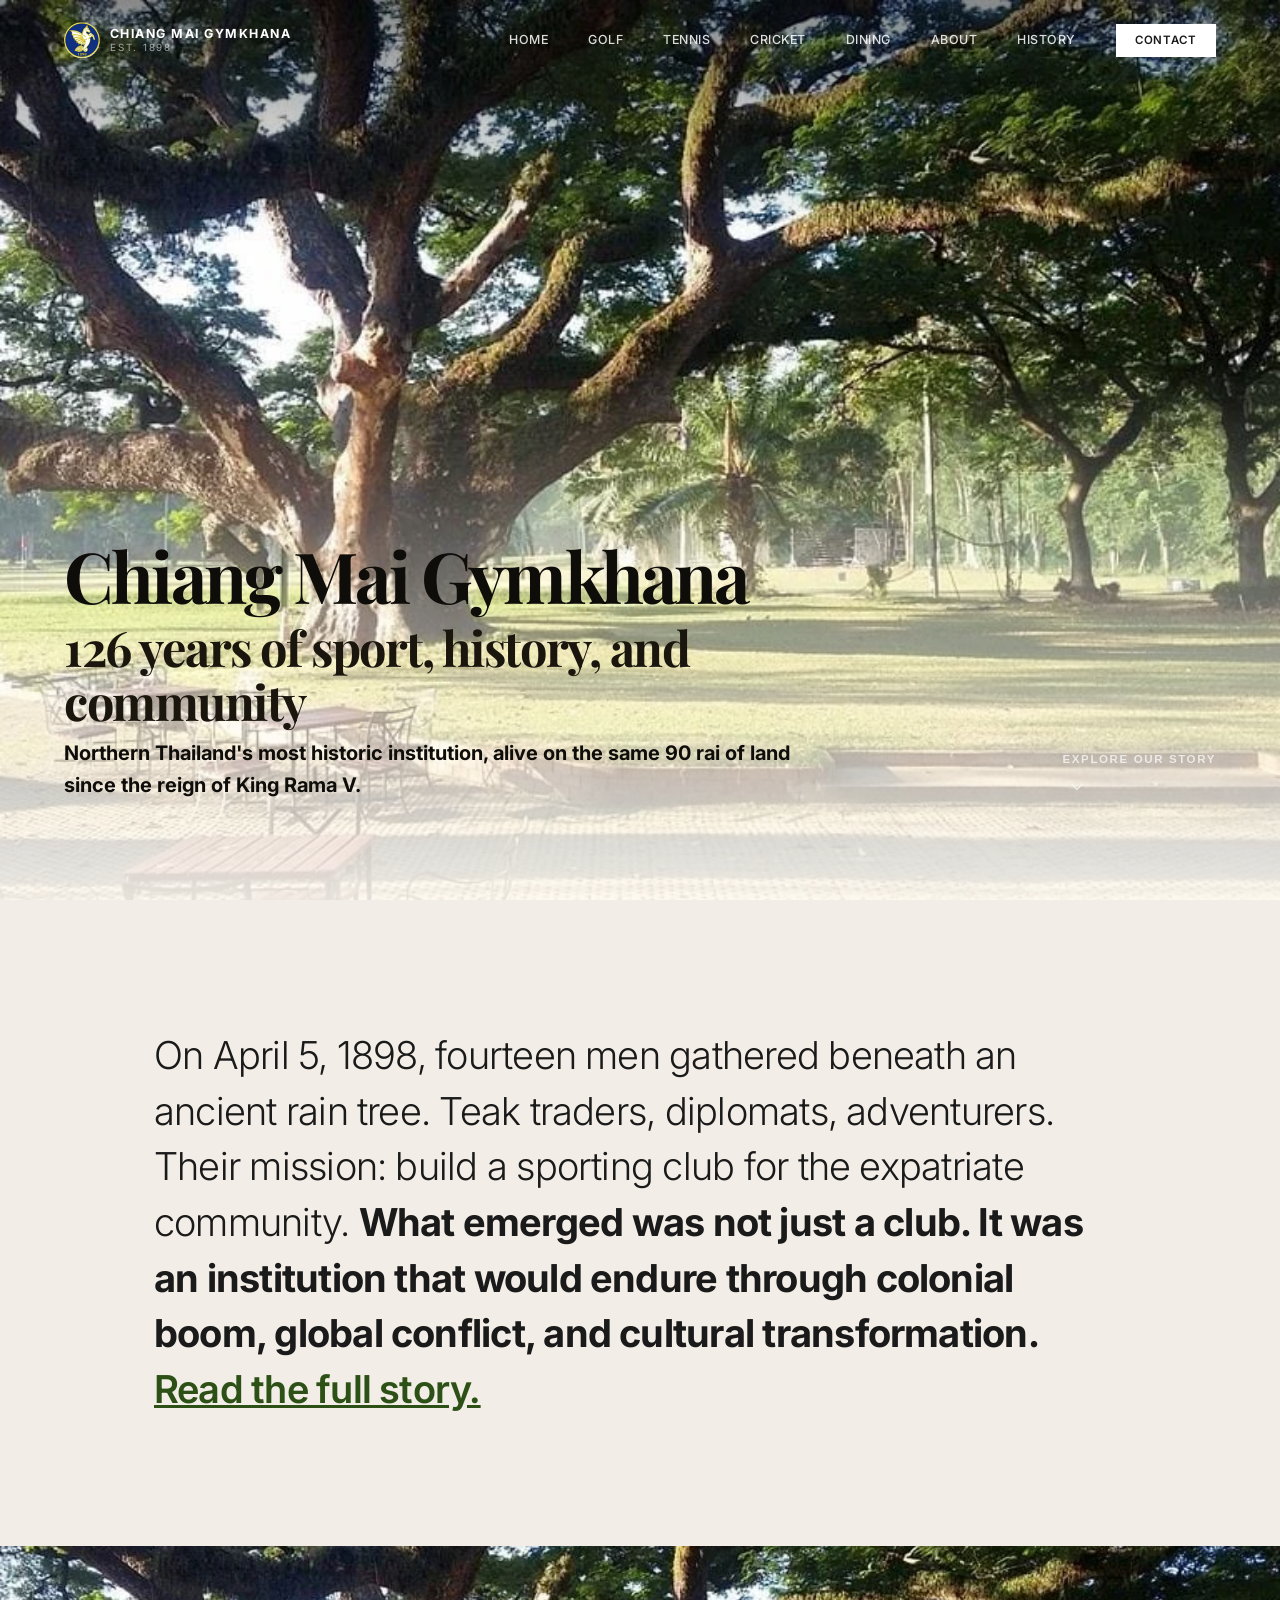
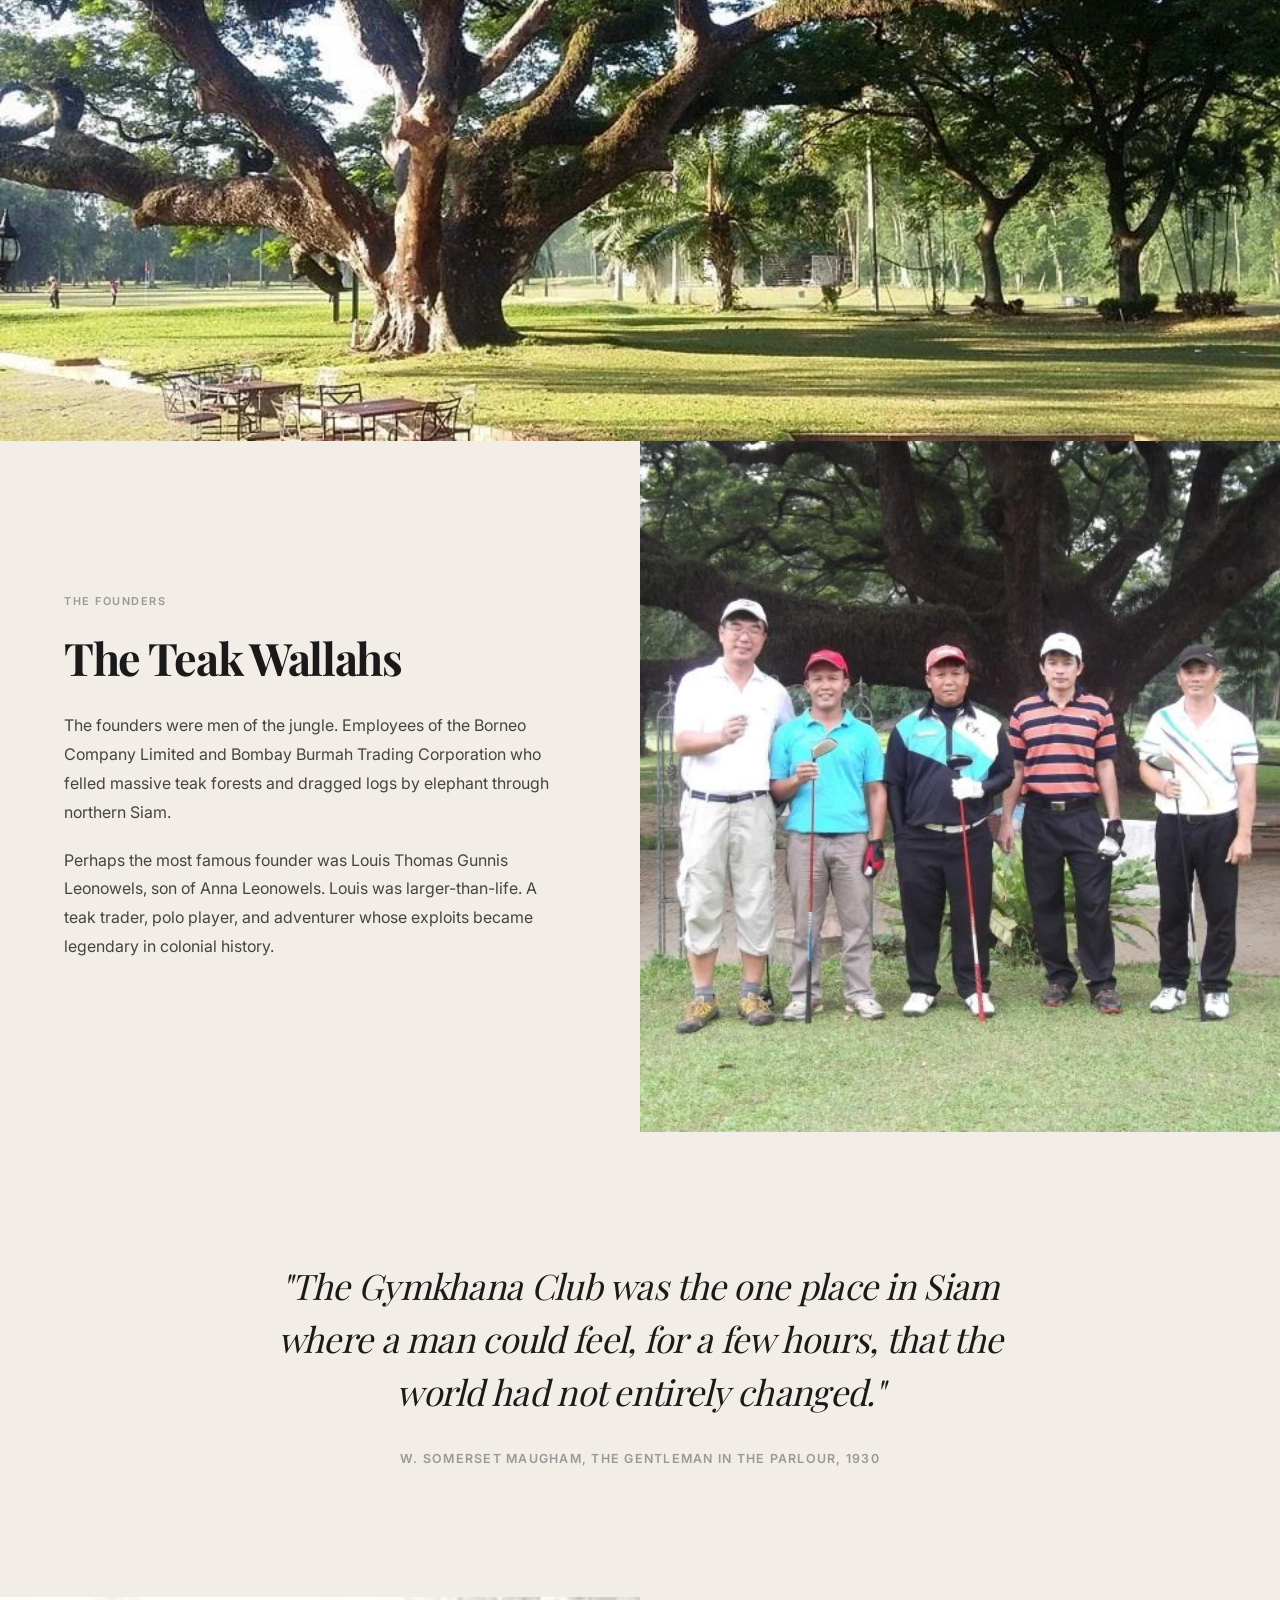
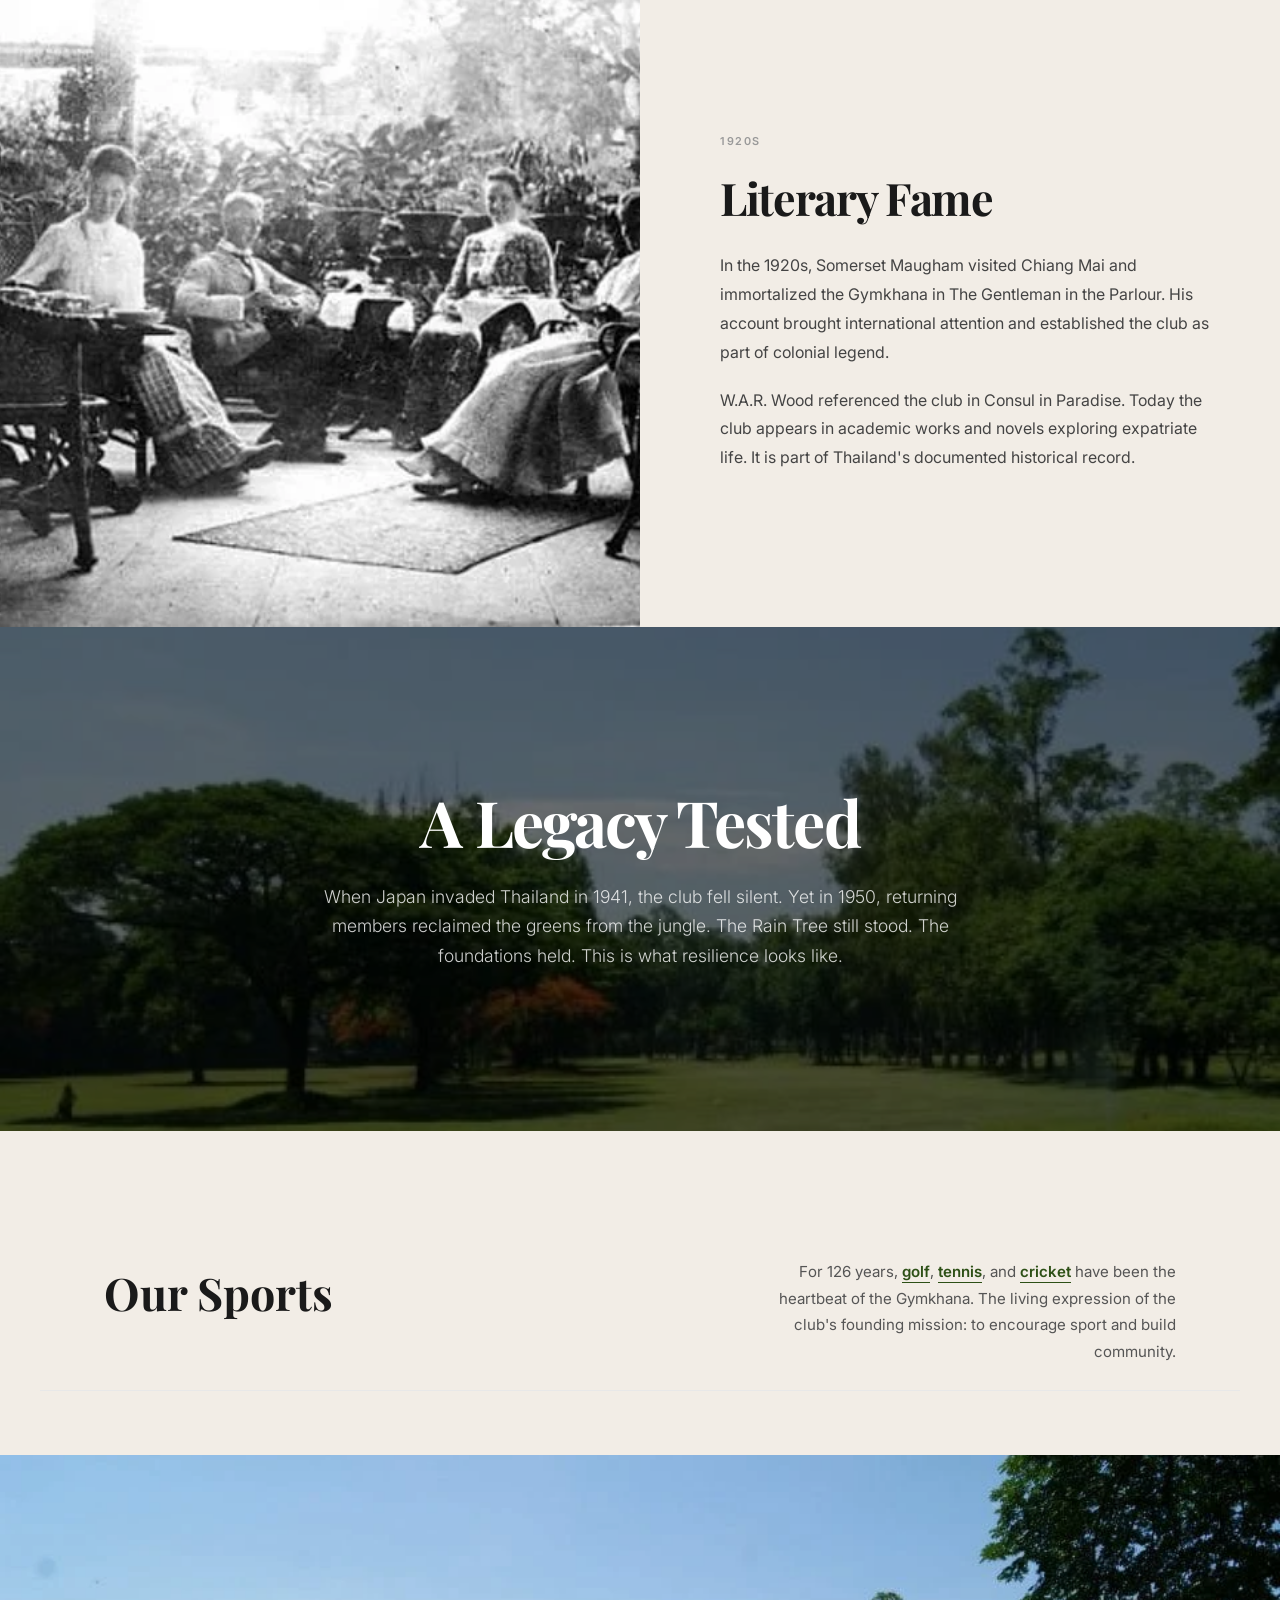
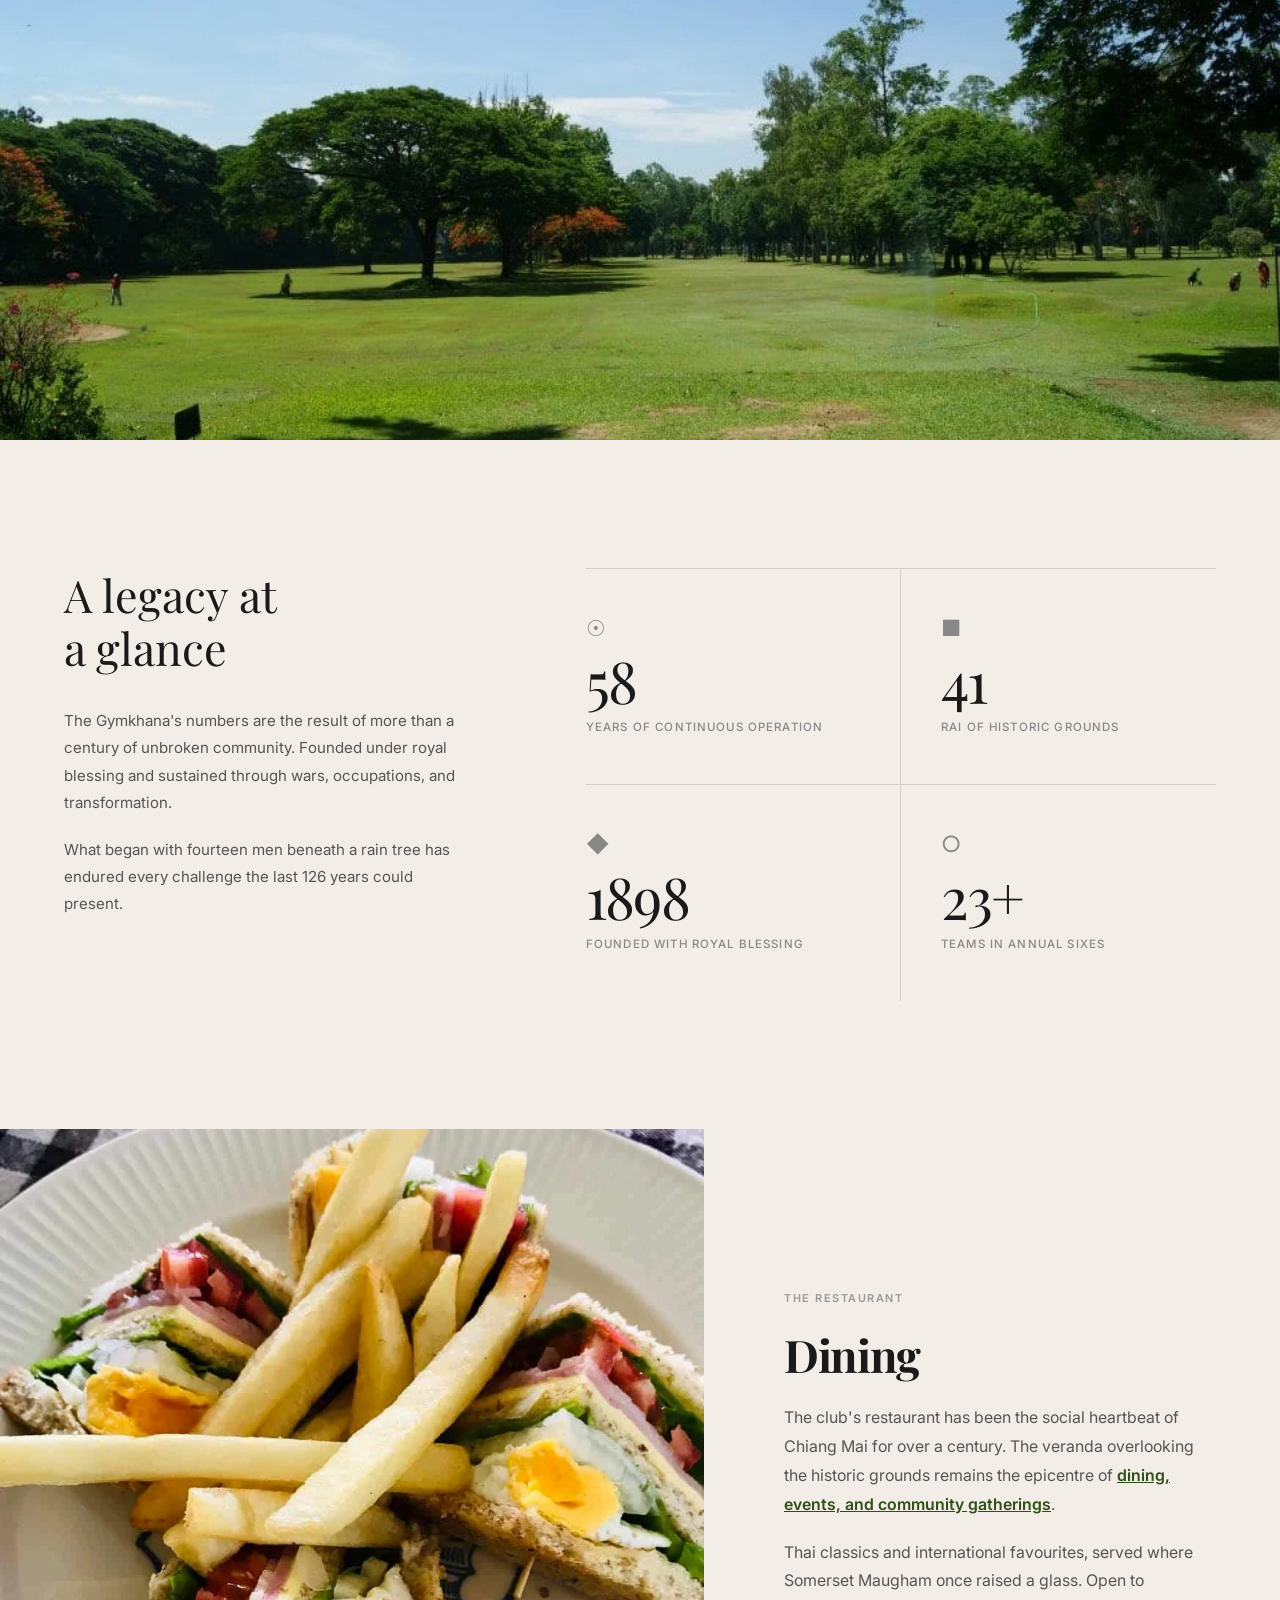
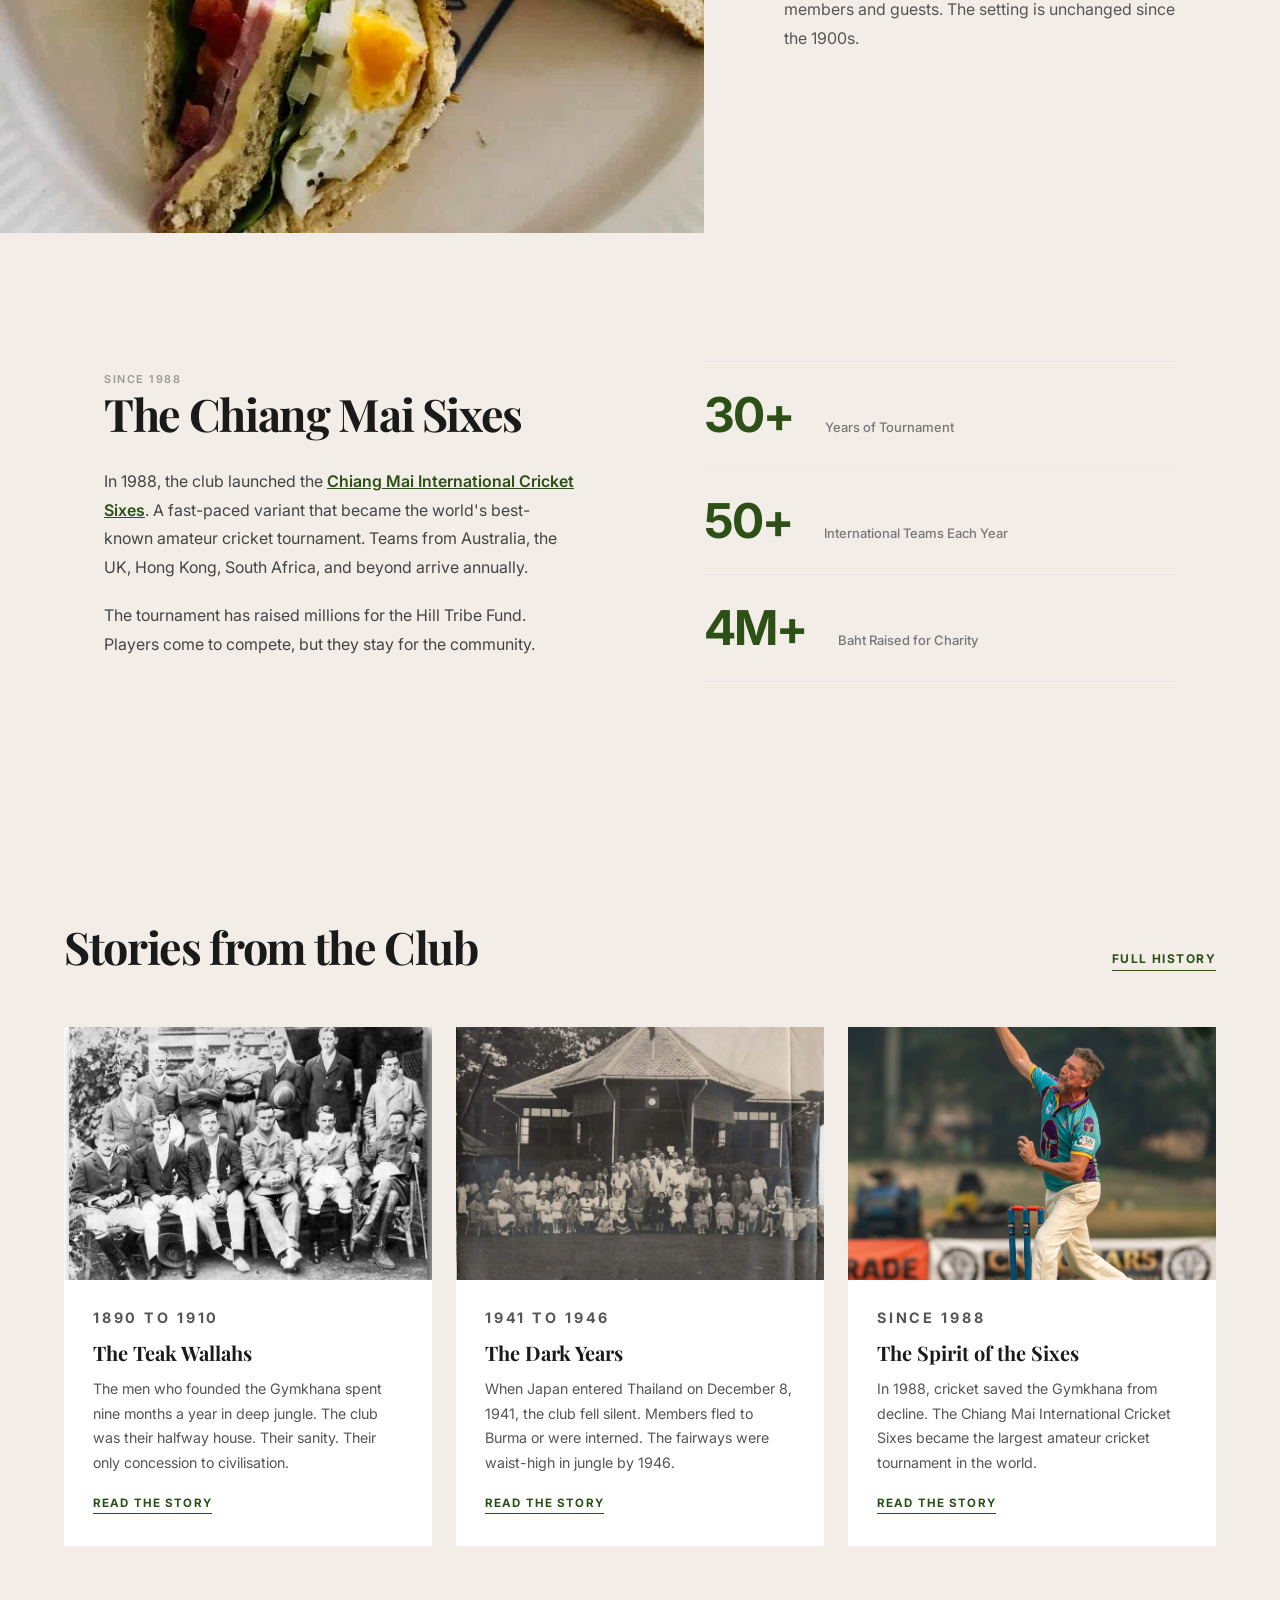
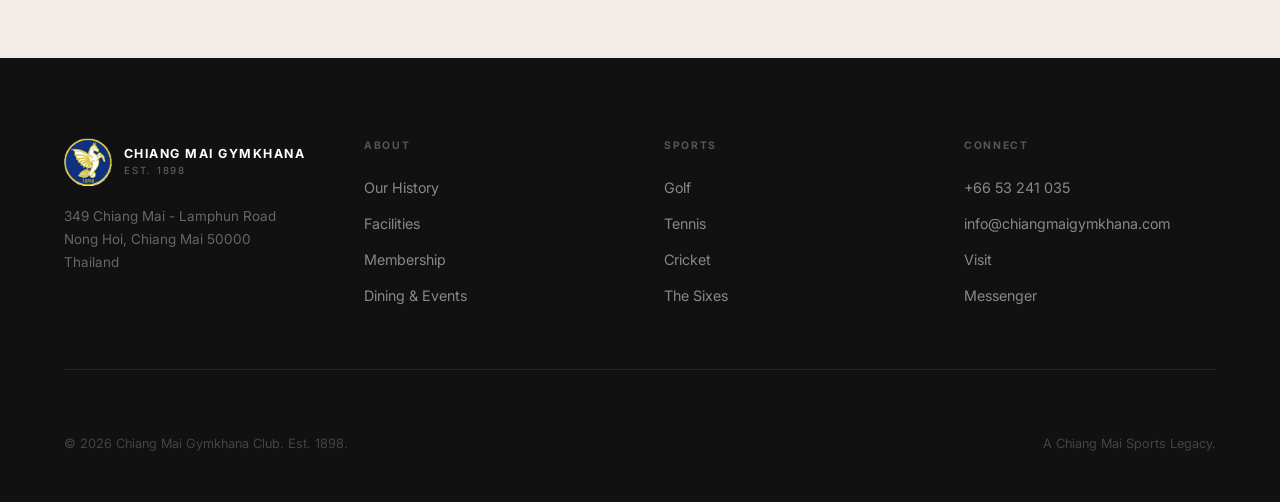
==== index.html @ 77f37116 "Replace hero CTA button with scroll indicator (text + animated arrow) Co-Authored-By: Claude Sonnet " ====
<!DOCTYPE html>
<html lang="en">
<head>
    <meta charset="UTF-8">
    <meta name="viewport" content="width=device-width, initial-scale=1.0">
    <meta name="description" content="The oldest sports club in northern Thailand, founded 1898. Golf, cricket, tennis, dining and events in Chiang Mai. Home of the Chiang Mai International Cricket Sixes.">
    <title>Chiang Mai Gymkhana Club | Historic Sports & Social Institution</title>
        <meta name="robots" content="index, follow">
    <link rel="canonical" href="https://chiangmaigymkhana.com/">

    <!-- Open Graph -->
    <meta property="og:type" content="website">
    <meta property="og:title" content="Chiang Mai Gymkhana Club | Historic Sports &amp; Social Institution">
    <meta property="og:description" content="The oldest sports club in northern Thailand, founded 1898. Golf, cricket, tennis, dining and events in Chiang Mai. Home of the Chiang Mai International Cricket Sixes.">
    <meta property="og:image" content="https://chiangmaigymkhana.com/images/chiang-mai-gymkhana-chiangmaigymkhana-og-social.webp">
    <meta property="og:url" content="https://chiangmaigymkhana.com/">
    <meta property="og:site_name" content="Chiang Mai Gymkhana Club">

    <!-- Twitter Card -->
    <meta name="twitter:card" content="summary_large_image">
    <meta name="twitter:title" content="Chiang Mai Gymkhana Club | Historic Sports &amp; Social Institution">
    <meta name="twitter:description" content="The oldest sports club in northern Thailand, founded 1898. Golf, cricket, tennis, dining and events in Chiang Mai.">
    <meta name="twitter:image" content="https://chiangmaigymkhana.com/images/chiang-mai-gymkhana-chiangmaigymkhana-og-social.webp">
    <link rel="icon" type="image/webp" href="images/chiang-mai-gymkhana-chiangmaigymkhana-club-logo-1898-transparent-32.webp">
    <link rel="preload" href="fonts/PlayfairDisplay-Regular.woff2" as="font" type="font/woff2" crossorigin>
    <link rel="preload" href="fonts/PlayfairDisplay-Bold.woff2" as="font" type="font/woff2" crossorigin>
    <link rel="preload" href="fonts/Inter_18pt-Regular.ttf" as="font" type="font/ttf" crossorigin>
    <link rel="stylesheet" href="css/fonts.css">
    <style>
        * { margin: 0; padding: 0; box-sizing: border-box; }

        html { scroll-behavior: smooth; overflow-x: hidden; }

        body {
            font-family: 'Inter', -apple-system, sans-serif;
            color: #1a1a1a;
            background: #f2ede6;
            line-height: 1.5;
            overflow-x: hidden;
            animation: pageFadeIn 0.6s ease forwards;
        }

        h1, h2, blockquote {
            font-family: 'Playfair Display', Georgia, serif;
        }

        @keyframes pageFadeIn { from { opacity: 0; } to { opacity: 1; } }

        /* NAV */
        header {
            position: fixed;
            top: 0;
            left: 0;
            right: 0;
            z-index: 1000;
            padding: 1.4rem 4rem;
            display: flex;
            justify-content: space-between;
            align-items: center;
            transition: background 0.4s, box-shadow 0.4s;
        }

        header.scrolled {
            background: rgba(255,255,255,0.97);
            box-shadow: 0 1px 0 #efefef;
        }

        .logo {
            display: flex;
            flex-direction: row;
            align-items: center;
            gap: 10px;
            text-decoration: none;
        }

        .logo-text {
            display: flex;
            flex-direction: column;
            gap: 2px;
        }

        .logo-name {
            font-size: 0.78rem;
            font-weight: 700;
            letter-spacing: 0.12em;
            color: white;
            transition: color 0.4s;
            line-height: 1;
        }

        .logo-est {
            font-size: 0.62rem;
            font-weight: 400;
            letter-spacing: 0.18em;
            color: rgba(255,255,255,0.6);
            transition: color 0.4s;
            line-height: 1;
        }

        header.scrolled .logo-name { color: #1a1a1a; }
        header.scrolled .logo-est { color: #999; }


        nav { display: flex; gap: 2.5rem; align-items: center; }

        nav a {
            color: rgba(255,255,255,0.85);
            text-decoration: none;
            font-size: 0.78rem;
            font-weight: 500;
            letter-spacing: 0.04em;
            transition: color 0.4s, opacity 0.3s;
        }

        header.scrolled nav a { color: #1a1a1a; }
        nav a:hover { opacity: 0.55; }

        .nav-cta {
            background: white;
            color: #1a1a1a !important;
            padding: 0.5rem 1.2rem;
            font-weight: 600;
            font-size: 0.72rem;
            letter-spacing: 0.06em;
        }

        header.scrolled .nav-cta {
            background: #1a1a1a;
            color: white !important;
        }

        /* HERO */
        .hero {
            position: relative;
            height: 100vh;
            min-height: 600px;
            display: flex;
            align-items: flex-start;
            background: url('images/chiang-mai-gymkhana-chiangmaigymkhana-rain-tree-park-benches-wide.webp') center/cover no-repeat;
            overflow: hidden;
        }

        .hero::after {
            content: '';
            position: absolute;
            inset: 0;
            background: linear-gradient(to bottom, rgba(0,0,0,0.45) 0%, transparent 25%, transparent 40%, rgba(255,252,245,0.88) 100%);
        }

        .hero-content {
            position: relative;
            z-index: 2;
            padding: 60vh 4rem 4rem;
            width: 100%;
            display: flex;
            justify-content: space-between;
            align-items: flex-end;
            gap: 4rem;
        }

        .hero-text {
            max-width: 580px;
        }

        .hero-line-1 {
            font-size: clamp(2.4rem, 5.5vw, 4.8rem);
            font-weight: 700;
            line-height: 1.0;
            letter-spacing: -0.04em;
            color: #0f0d0a;
            margin-bottom: 0.6rem;
            width: 60vw;
        }

        .hero-lower {
            width: 60vw;
        }

        .hero-line-2 {
            font-family: 'Playfair Display', Georgia, serif;
            font-size: clamp(1.6rem, 3.8vw, 3.9rem);
            font-weight: 700;
            line-height: 1.1;
            letter-spacing: -0.03em;
            color: #1a160e;
            margin-bottom: 0.6rem;
        }

        .hero-line-3 {
            font-size: 1.25rem;
            font-weight: 700;
            line-height: 1.6;
            color: #0f0d0a;
        }

        .hero-scroll {
            display: flex;
            flex-direction: column;
            align-items: flex-start;
            gap: 0.5rem;
            cursor: pointer;
            background: none;
            border: none;
            padding: 0;
            text-align: left;
        }

        .hero-scroll-label {
            font-size: 0.72rem;
            font-weight: 600;
            letter-spacing: 0.14em;
            text-transform: uppercase;
            color: rgba(255,255,255,0.7);
            transition: color 0.3s;
        }

        .hero-scroll-arrow {
            width: 28px;
            height: 28px;
            display: flex;
            align-items: center;
            justify-content: center;
            animation: arrowBounce 1.8s ease-in-out infinite;
        }

        .hero-scroll-arrow svg {
            width: 20px;
            height: 20px;
            stroke: rgba(255,255,255,0.6);
            fill: none;
            stroke-width: 1.5;
            stroke-linecap: round;
            stroke-linejoin: round;
            transition: stroke 0.3s;
        }

        .hero-scroll:hover .hero-scroll-label { color: white; }
        .hero-scroll:hover .hero-scroll-arrow svg { stroke: white; }

        @keyframes arrowBounce {
            0%, 100% { transform: translateY(0); }
            50% { transform: translateY(6px); }
        }

        /* INTRO STATEMENT */
        .intro-statement {
            padding: 8rem 4rem;
            max-width: 1100px;
            margin: 0 auto;
        }

        .intro-statement p {
            font-size: clamp(1.6rem, 3vw, 2.4rem);
            font-weight: 300;
            line-height: 1.45;
            letter-spacing: -0.02em;
            color: #1a1a1a;
        }

        .intro-statement p strong {
            font-weight: 700;
        }

        /* WIDE IMAGE STRIP */
        .image-strip {
            width: 100%;
            height: 55vh;
            min-height: 380px;
            overflow: hidden;
        }

        .image-strip img {
            width: 100%;
            height: 100%;
            object-fit: cover;
            display: block;
        }

        /* STORY BLOCK - text left, image right bleeds */
        .story-block {
            display: grid;
            grid-template-columns: 1fr 1fr;
            min-height: 70vh;
        }

        .story-block.flip { direction: rtl; }
        .story-block.flip > * { direction: ltr; }

        .story-text {
            padding: 7rem 5rem 7rem 4rem;
            display: flex;
            flex-direction: column;
            justify-content: center;
        }

        .story-block.flip .story-text {
            padding: 7rem 4rem 7rem 5rem;
        }

        .story-label {
            font-size: 0.68rem;
            font-weight: 600;
            letter-spacing: 0.14em;
            text-transform: uppercase;
            color: #999;
            margin-bottom: 1.5rem;
        }

        .story-text h2 {
            font-size: clamp(2rem, 3.5vw, 3.2rem);
            font-weight: 700;
            line-height: 1.1;
            letter-spacing: -0.03em;
            margin-bottom: 1.8rem;
        }

        .story-text p {
            font-size: 1rem;
            line-height: 1.8;
            color: #444;
            margin-bottom: 1.2rem;
        }

        .story-image {
            overflow: hidden;
        }

        .story-image img {
            width: 100%;
            height: 100%;
            object-fit: cover;
            display: block;
        }

        /* PULL QUOTE */
        .pull-quote {
            padding: 8rem 4rem;
            max-width: 900px;
            margin: 0 auto;
            text-align: center;
        }

        .pull-quote blockquote {
            font-size: clamp(1.5rem, 3vw, 2.2rem);
            font-weight: 300;
            line-height: 1.5;
            letter-spacing: -0.02em;
            color: #1a1a1a;
            font-style: italic;
        }

        .pull-quote cite {
            display: block;
            margin-top: 2rem;
            font-size: 0.78rem;
            font-weight: 600;
            letter-spacing: 0.1em;
            text-transform: uppercase;
            color: #999;
            font-style: normal;
        }

        /* FULL BLEED DARK */
        .full-bleed-dark {
            background: url('images/chiang-mai-gymkhana-chiangmaigymkhana-golf-course-fairway-blue-sky-sprinkler.webp') center/cover no-repeat;
            background-attachment: fixed;
            position: relative;
            padding: 10rem 4rem;
            text-align: center;
        }

        .full-bleed-dark::before {
            content: '';
            position: absolute;
            inset: 0;
            background: rgba(0,0,0,0.55);
        }

        .full-bleed-dark-content {
            position: relative;
            z-index: 2;
            max-width: 700px;
            margin: 0 auto;
        }

        .full-bleed-dark h2 {
            font-size: clamp(2.2rem, 5vw, 4rem);
            font-weight: 700;
            line-height: 1.1;
            letter-spacing: -0.03em;
            color: white;
            margin-bottom: 1.5rem;
        }

        .full-bleed-dark p {
            font-size: 1.1rem;
            font-weight: 300;
            line-height: 1.7;
            color: rgba(255,255,255,0.8);
        }

        /* SPORTS ROW */
        .sports-row {
            padding: 8rem 0 0;
        }

        .sports-row-header {
            display: flex;
            align-items: flex-start;
            justify-content: space-between;
            margin-bottom: 4rem;
            border-bottom: 1px solid #e8e8e8;
            padding: 0 4rem 1.5rem;
            max-width: 1200px;
            margin-left: auto;
            margin-right: auto;
        }

        .sports-row-header h2 {
            font-size: clamp(2rem, 3.5vw, 3rem);
            font-weight: 700;
        }

        .sports-row-header p {
            font-size: 0.95rem;
            color: #555;
            max-width: 420px;
            text-align: right;
            line-height: 1.75;
        }

        .sports-row-header p a {
            color: #2d5016;
            font-weight: 600;
            text-decoration: none;
            border-bottom: 1.5px solid #2d5016;
            padding-bottom: 1px;
            transition: opacity 0.3s;
        }

        .sports-row-header p a:hover { opacity: 0.6; }

        .carousel-container { position: relative; }
        .carousel-wrapper { overflow: hidden; }

        .carousel-slide { display: none; }
        .carousel-slide.active {
            display: block;
            animation: fadeIn 0.5s ease;
        }

        .carousel-slide img {
            width: 100%;
            height: 65vh;
            min-height: 420px;
            object-fit: cover;
            display: block;
        }

        @keyframes fadeIn { from { opacity: 0; } to { opacity: 1; } }

        /* DINING */
        .dining-block {
            display: grid;
            grid-template-columns: 55% 45%;
            min-height: 65vh;
            background: #f2ede6;
        }

        .dining-image {
            overflow: hidden;
        }

        .dining-image img {
            width: 100%;
            height: 100%;
            object-fit: cover;
            display: block;
        }

        .dining-text {
            padding: 7rem 5rem;
            display: flex;
            flex-direction: column;
            justify-content: center;
        }

        .dining-text h2 {
            font-size: clamp(2rem, 3.5vw, 3rem);
            font-weight: 700;
            line-height: 1.1;
            letter-spacing: -0.03em;
            margin-bottom: 1.5rem;
        }

        .dining-text p {
            font-size: 1rem;
            line-height: 1.8;
            color: #555;
            margin-bottom: 1.2rem;
        }

        /* STATS - gisi style */
        .stats-section {
            background: #f2ede6;
            padding: 8rem 4rem;
        }

        .stats-inner {
            max-width: 1200px;
            margin: 0 auto;
        }

        .stats-layout {
            display: grid;
            grid-template-columns: 1fr 1.6fr;
            gap: 8rem;
            align-items: start;
        }

        .stats-left h2 {
            font-size: clamp(2rem, 3.5vw, 3rem);
            font-weight: 400;
            line-height: 1.2;
            margin-bottom: 2rem;
            color: #1a1a1a;
        }

        .stats-left p {
            font-size: 0.95rem;
            line-height: 1.8;
            color: #555;
            margin-bottom: 1.2rem;
        }

        .stats-right {
            display: grid;
            grid-template-columns: 1fr 1fr;
            gap: 0;
        }

        .stat-item {
            padding: 3rem 2.5rem 3rem 0;
            border-top: 1px solid #d4cec6;
        }

        .stat-item:nth-child(odd) { border-right: 1px solid #d4cec6; }

        .stat-item:nth-child(even) { padding-left: 2.5rem; padding-right: 0; }

        .stat-icon {
            font-size: 1.4rem;
            color: #888;
            margin-bottom: 0.8rem;
            line-height: 1;
        }

        .stat-item h3 {
            font-family: 'Playfair Display', Georgia, serif;
            font-size: clamp(2.8rem, 4.5vw, 4.5rem);
            font-weight: 400;
            letter-spacing: -0.03em;
            color: #1a1a1a;
            line-height: 1;
            margin-bottom: 0.6rem;
        }

        .stat-item p {
            font-size: 0.72rem;
            font-weight: 500;
            text-transform: uppercase;
            letter-spacing: 0.1em;
            color: #888;
        }

        /* SIXES */
        .sixes-section {
            padding: 8rem 4rem;
            max-width: 1200px;
            margin: 0 auto;
            display: grid;
            grid-template-columns: 1fr 1fr;
            gap: 8rem;
            align-items: center;
        }

        .sixes-text h2 {
            font-size: clamp(2rem, 3.5vw, 3.2rem);
            font-weight: 700;
            line-height: 1.1;
            letter-spacing: -0.03em;
            margin-bottom: 1.8rem;
        }

        .sixes-text p {
            font-size: 1rem;
            line-height: 1.8;
            color: #444;
            margin-bottom: 1.2rem;
        }

        .sixes-stats { border-top: 1px solid #e8e8e8; }

        .sixes-stat {
            display: flex;
            align-items: baseline;
            gap: 2rem;
            padding: 1.8rem 0;
            border-bottom: 1px solid #e8e8e8;
        }

        .sixes-stat-number {
            font-size: 3rem;
            font-weight: 700;
            letter-spacing: -0.04em;
            color: #2d5016;
            line-height: 1;
            min-width: 5rem;
        }

        .sixes-stat-label {
            font-size: 0.82rem;
            color: #777;
            font-weight: 500;
            line-height: 1.4;
        }

        /* FOOTER */
        footer {
            background: #111;
            color: white;
            padding: 5rem 4rem 3rem;
        }

        .footer-inner {
            max-width: 1200px;
            margin: 0 auto;
            display: grid;
            grid-template-columns: repeat(4, 1fr);
            gap: 3rem;
            margin-bottom: 4rem;
            padding-bottom: 3rem;
            border-bottom: 1px solid #222;
        }

        .footer-column h4 {
            font-size: 0.65rem;
            font-weight: 700;
            text-transform: uppercase;
            letter-spacing: 0.16em;
            color: #555;
            margin-bottom: 1.5rem;
        }

        .footer-column a {
            display: block;
            color: #888;
            text-decoration: none;
            font-size: 0.9rem;
            margin-bottom: 0.9rem;
            transition: color 0.2s;
            font-weight: 400;
        }

        .footer-column a:hover { color: white; }

        .footer-bottom {
            max-width: 1200px;
            margin: 0 auto;
            display: flex;
            justify-content: space-between;
            align-items: center;
            color: #444;
            font-size: 0.8rem;
        }

        /* HISTORY STORIES SECTION */
        .history-stories {
            padding: 7rem 4rem;
            background: #f2ede6;
        }

        .history-stories-inner {
            max-width: 1200px;
            margin: 0 auto;
        }

        .history-stories-header {
            display: flex;
            justify-content: space-between;
            align-items: flex-end;
            margin-bottom: 3.5rem;
        }

        .history-stories-header h2 {
            font-family: 'Playfair Display', Georgia, serif;
            font-size: clamp(1.8rem, 3.5vw, 2.8rem);
            font-weight: 700;
            letter-spacing: -0.03em;
            color: #1a1a1a;
            line-height: 1.1;
        }

        .history-stories-header a {
            font-size: 0.75rem;
            font-weight: 700;
            letter-spacing: 0.12em;
            text-transform: uppercase;
            color: #2d5016;
            text-decoration: none;
            border-bottom: 1.5px solid #2d5016;
            padding-bottom: 2px;
            white-space: nowrap;
            margin-left: 2rem;
        }

        .history-stories-header a:hover { opacity: 0.65; }

        .history-cards {
            display: grid;
            grid-template-columns: repeat(3, 1fr);
            gap: 1.5rem;
        }

        .history-card {
            background: white;
            overflow: hidden;
            text-decoration: none;
            display: block;
            transition: transform 0.25s ease;
        }

        .history-card:hover { transform: translateY(-4px); }

        .history-card-img {
            width: 100%;
            aspect-ratio: 3/2;
            object-fit: cover;
            display: block;
        }

        .history-card-body {
            padding: 1.6rem 1.8rem 2rem;
        }

        .history-card-label {
            font-size: 0.65rem;
            font-weight: 700;
            letter-spacing: 0.2em;
            text-transform: uppercase;
            color: #c9682f;
            margin-bottom: 0.6rem;
        }

        .history-card-body h3 {
            font-family: 'Playfair Display', Georgia, serif;
            font-size: 1.25rem;
            font-weight: 700;
            color: #1a1a1a;
            line-height: 1.25;
            margin-bottom: 0.8rem;
        }

        .history-card-body p {
            font-size: 0.9rem;
            line-height: 1.7;
            color: #555;
        }

        .history-card-link {
            display: inline-block;
            margin-top: 1.2rem;
            font-size: 0.72rem;
            font-weight: 700;
            letter-spacing: 0.1em;
            text-transform: uppercase;
            color: #2d5016;
            border-bottom: 1.5px solid #2d5016;
            padding-bottom: 1px;
        }

                .hamburger { display: none; flex-direction: column; gap: 5px; cursor: pointer; padding: 4px; }
        .hamburger span { width: 22px; height: 2px; background: white; transition: background 0.4s; display: block; }
        header.scrolled .hamburger span { background: #1a1a1a; }

        @media (max-width: 768px) {
            .history-stories { padding: 5rem 1.5rem; }
            .history-stories-header { flex-direction: column; align-items: flex-start; gap: 1rem; }
            .history-stories-header a { margin-left: 0; }
            .history-cards { grid-template-columns: 1fr; }
        }

        /* REVEAL */
        .reveal {
            opacity: 0;
            transform: translateY(28px);
            transition: opacity 0.8s cubic-bezier(0.16, 1, 0.3, 1), transform 0.8s cubic-bezier(0.16, 1, 0.3, 1);
        }

        .reveal.visible { opacity: 1; transform: translateY(0); }

        /* RESPONSIVE */
        @media (max-width: 1024px) {
            header { padding: 1.2rem 2rem; }
            .intro-statement { padding: 6rem 2rem; }
            .story-block { grid-template-columns: 1fr; min-height: auto; }
            .story-block.flip { direction: ltr; }
            .story-text { padding: 5rem 2rem; }
            .story-block.flip .story-text { padding: 5rem 2rem; }
            .story-image { height: 50vw; min-height: 300px; }
            .sports-row { padding: 5rem 0 0; }
            .sports-row-header { padding: 0 2rem 1.5rem; }
            .dining-block { grid-template-columns: 1fr; }
            .dining-image { height: 50vw; min-height: 300px; }
            .dining-text { padding: 4rem 2rem; }
            .stats-section { padding: 5rem 2rem; }
            .stats-layout { grid-template-columns: 1fr; gap: 3rem; }
            .stats-right { grid-template-columns: 1fr 1fr; }
            .sixes-section { grid-template-columns: 1fr; gap: 4rem; padding: 5rem 2rem; }
            .pull-quote { padding: 5rem 2rem; }
            .full-bleed-dark { padding: 7rem 2rem; }
        }

        @media (max-width: 768px) {
            nav { display: none; }
            nav.open {
                display: flex; flex-direction: column;
                position: fixed; inset: 0; background: rgba(0,0,0,0.96);
                justify-content: center; align-items: center; gap: 2rem; z-index: 999;
            }
            nav.open a { font-size: 1.4rem; color: white; }
            .hamburger { display: flex; z-index: 1001; }
            .hero { align-items: flex-end; }
            .hero-content {
                padding: 0 1.5rem 3rem;
                flex-direction: column;
                justify-content: flex-end;
                align-items: flex-start;
                gap: 1.5rem;
            }
            .hero-line-1, .hero-lower { width: 100%; }
            .hero h1 { font-size: 2.6rem; }
            .stats-grid { grid-template-columns: 1fr; }
            .footer-inner { grid-template-columns: repeat(2, 1fr); gap: 2rem; }
            footer { padding: 3rem 1.5rem 2rem; }
            .full-bleed-dark { background-attachment: scroll; }
            .footer-bottom { flex-direction: column; gap: 1rem; text-align: center; }
        }
    </style>
    <script type="application/ld+json">
    {
      "@context": "https://schema.org",
      "@type": "SportsClub",
      "name": "Chiang Mai Gymkhana Club",
      "url": "https://chiangmaigymkhana.com",
      "foundingDate": "1898",
      "description": "The oldest sports club in northern Thailand, founded 1898.",
      "address": {
        "@type": "PostalAddress",
        "streetAddress": "349 Chiang Mai - Lamphun Road",
        "addressLocality": "Chiang Mai",
        "postalCode": "50000",
        "addressCountry": "TH"
      },
      "geo": {
        "@type": "GeoCoordinates",
        "latitude": "18.7724",
        "longitude": "98.9888"
      },
      "telephone": "+66-53-241-035",
      "sport": ["Golf", "Cricket", "Tennis", "Squash"]
    }
    </script></head>
<body>
    <header id="site-header">
        <a href="index.html" class="logo">
            <img src="images/chiang-mai-gymkhana-chiangmaigymkhana-club-logo-1898-transparent-72.webp" alt="Chiang Mai Gymkhana Club" style="height:36px;width:36px;object-fit:contain;">
            <div class="logo-text">
                <span class="logo-name">CHIANG MAI GYMKHANA</span>
                <span class="logo-est">EST. 1898</span>
            </div>
        </a>
        <nav id="main-nav">
            <a href="index.html">HOME</a>
            <a href="pages/golf.html">GOLF</a>
            <a href="pages/tennis.html">TENNIS</a>
            <a href="pages/cricket.html">CRICKET</a>
            <a href="pages/restaurant.html">DINING</a>
            <a href="pages/about.html">ABOUT</a>
            <a href="pages/history.html">HISTORY</a>
            <a href="https://m.me/chiangmai.gymkhana" class="nav-cta" target="_blank">CONTACT</a>
        </nav>
        <div class="hamburger" id="hamburger" aria-label="Menu"><span></span><span></span><span></span></div>
    </header>

    <!-- HERO -->
    <section class="hero">
        <div class="hero-content">
            <div class="hero-text">
                <h1 class="hero-line-1">Chiang Mai Gymkhana</h1>
                <div class="hero-lower">
                    <p class="hero-line-2">126 years of sport, history, and community</p>
                    <p class="hero-line-3">Northern Thailand's most historic institution, alive on the same 90 rai of land since the reign of King Rama V.</p>
                </div>
            </div>
            <button class="hero-scroll" id="hero-scroll" aria-label="Scroll down">
                <span class="hero-scroll-label">Explore Our Story</span>
                <span class="hero-scroll-arrow">
                    <svg viewBox="0 0 24 24"><polyline points="6 9 12 15 18 9"></polyline></svg>
                </span>
            </button>
        </div>
    </section>

    <!-- INTRO -->
    <div class="intro-statement reveal">
        <p>On April 5, 1898, fourteen men gathered beneath an ancient rain tree. Teak traders, diplomats, adventurers. Their mission: build a sporting club for the expatriate community. <strong>What emerged was not just a club. It was an institution that would endure through colonial boom, global conflict, and cultural transformation.</strong> <a href="pages/history.html" style="color:#2d5016;font-weight:600;">Read the full story.</a></p>
    </div>

    <!-- WIDE IMAGE -->
    <div class="image-strip reveal">
        <img src="images/chiang-mai-gymkhana-chiangmaigymkhana-rain-tree-park-benches-wide.webp" alt="Gymkhana grounds">
    </div>

    <!-- STORY: THE FOUNDERS -->
    <section class="story-block reveal">
        <div class="story-text">
            <span class="story-label">The Founders</span>
            <h2>The Teak Wallahs</h2>
            <p>The founders were men of the jungle. Employees of the Borneo Company Limited and Bombay Burmah Trading Corporation who felled massive teak forests and dragged logs by elephant through northern Siam.</p>
            <p>Perhaps the most famous founder was Louis Thomas Gunnis Leonowels, son of Anna Leonowels. Louis was larger-than-life. A teak trader, polo player, and adventurer whose exploits became legendary in colonial history.</p>
        </div>
        <div class="story-image">
            <img src="images/chiang-mai-gymkhana-chiangmaigymkhana-five-golfers-group-photo.webp" alt="Golfers group photo">
        </div>
    </section>

    <!-- PULL QUOTE -->
    <div class="pull-quote reveal">
        <blockquote>"The Gymkhana Club was the one place in Siam where a man could feel, for a few hours, that the world had not entirely changed."</blockquote>
        <cite>W. Somerset Maugham, The Gentleman in the Parlour, 1930</cite>
    </div>

    <!-- STORY: LITERARY FAME -->
    <section class="story-block flip reveal">
        <div class="story-text">
            <span class="story-label">1920s</span>
            <h2>Literary Fame</h2>
            <p>In the 1920s, Somerset Maugham visited Chiang Mai and immortalized the Gymkhana in The Gentleman in the Parlour. His account brought international attention and established the club as part of colonial legend.</p>
            <p>W.A.R. Wood referenced the club in Consul in Paradise. Today the club appears in academic works and novels exploring expatriate life. It is part of Thailand's documented historical record.</p>
        </div>
        <div class="story-image">
            <img src="images/chiang-mai-gymkhana-chiangmaigymkhana-historical-1900s-colonial-veranda-photo.webp" alt="Historical colonial veranda">
        </div>
    </section>

    <!-- PARALLAX FULL BLEED -->
    <div class="full-bleed-dark reveal">
        <div class="full-bleed-dark-content">
            <h2>A Legacy Tested</h2>
            <p>When Japan invaded Thailand in 1941, the club fell silent. Yet in 1950, returning members reclaimed the greens from the jungle. The Rain Tree still stood. The foundations held. This is what resilience looks like.</p>
        </div>
    </div>

    <!-- SPORTS -->
    <section class="sports-row reveal">
        <div class="sports-row-header">
            <h2>Our Sports</h2>
            <p>For 126 years, <a href="pages/golf.html">golf</a>, <a href="pages/tennis.html">tennis</a>, and <a href="pages/cricket.html">cricket</a> have been the heartbeat of the Gymkhana. The living expression of the club's founding mission: to encourage sport and build community.</p>
        </div>
        <div class="carousel-container">
            <div class="carousel-wrapper">
                <div class="carousel-slide active">
                    <img src="images/chiang-mai-gymkhana-chiangmaigymkhana-golf-fairway-long-view-blue-sky.webp" alt="Golf fairway">
                </div>
                <div class="carousel-slide">
                    <img src="images/chiang-mai-gymkhana-chiangmaigymkhana-two-tennis-courts-blue-green-pavilion.webp" alt="Tennis courts">
                </div>
                <div class="carousel-slide">
                    <img src="images/chiang-mai-gymkhana-chiangmaigymkhana-cricket-team-pink-jerseys-match-box-series.webp" alt="Cricket team">
                </div>
            </div>
        </div>
    </section>

    <!-- STATS - gisi style -->
    <section class="stats-section" id="stats-section">
        <div class="stats-inner">
            <div class="stats-layout">
                <div class="stats-left">
                    <h2>A legacy at<br>a glance</h2>
                    <p>The Gymkhana's numbers are the result of more than a century of unbroken community. Founded under royal blessing and sustained through wars, occupations, and transformation.</p>
                    <p>What began with fourteen men beneath a rain tree has endured every challenge the last 126 years could present.</p>
                </div>
                <div class="stats-right">
                    <div class="stat-item">
                        <div class="stat-icon">&#9737;</div>
                        <h3 class="stat-counter" data-target="126">0</h3>
                        <p>Years of continuous operation</p>
                    </div>
                    <div class="stat-item">
                        <div class="stat-icon">&#9632;</div>
                        <h3 class="stat-counter" data-target="90">0</h3>
                        <p>Rai of historic grounds</p>
                    </div>
                    <div class="stat-item">
                        <div class="stat-icon">&#9670;</div>
                        <h3>1898</h3>
                        <p>Founded with royal blessing</p>
                    </div>
                    <div class="stat-item">
                        <div class="stat-icon">&#9675;</div>
                        <h3><span class="stat-counter" data-target="50">0</span>+</h3>
                        <p>Teams in annual Sixes</p>
                    </div>
                </div>
            </div>
        </div>
    </section>

    <!-- DINING -->
    <section class="dining-block reveal">
        <div class="dining-image">
            <img src="images/chiang-mai-gymkhana-chiangmaigymkhana-club-sandwich-fries-food-plate.webp" alt="Club dining">
        </div>
        <div class="dining-text">
            <span class="story-label">The Restaurant</span>
            <h2>Dining</h2>
            <p>The club's restaurant has been the social heartbeat of Chiang Mai for over a century. The veranda overlooking the historic grounds remains the epicentre of <a href="pages/restaurant.html" style="color:#2d5016;font-weight:600;">dining, events, and community gatherings</a>.</p>
            <p>Thai classics and international favourites, served where Somerset Maugham once raised a glass. Open to members and guests. The setting is unchanged since the 1900s.</p>
        </div>
    </section>


    <!-- SIXES -->
    <section class="sixes-section reveal">
        <div class="sixes-text">
            <span class="story-label">Since 1988</span>
            <h2>The Chiang Mai Sixes</h2>
            <p>In 1988, the club launched the <a href="pages/cricket.html" style="color:#2d5016;font-weight:600;">Chiang Mai International Cricket Sixes</a>. A fast-paced variant that became the world's best-known amateur cricket tournament. Teams from Australia, the UK, Hong Kong, South Africa, and beyond arrive annually.</p>
            <p>The tournament has raised millions for the Hill Tribe Fund. Players come to compete, but they stay for the community.</p>
        </div>
        <div class="sixes-stats">
            <div class="sixes-stat">
                <div class="sixes-stat-number">30+</div>
                <div class="sixes-stat-label">Years of Tournament</div>
            </div>
            <div class="sixes-stat">
                <div class="sixes-stat-number">50+</div>
                <div class="sixes-stat-label">International Teams Each Year</div>
            </div>
            <div class="sixes-stat">
                <div class="sixes-stat-number">4M+</div>
                <div class="sixes-stat-label">Baht Raised for Charity</div>
            </div>
        </div>
    </section>

    <!-- HISTORY STORIES -->
    <section class="history-stories reveal">
        <div class="history-stories-inner">
            <div class="history-stories-header">
                <h2>Stories from the Club</h2>
                <a href="pages/history.html">Full history</a>
            </div>
            <div class="history-cards">
                <a href="pages/history.html#teak-wallahs" class="history-card">
                    <img src="images/chiang-mai-gymkhana-chiangmaigymkhana-group-photo-of-teak-foresters-in-front-of-Chiang-Mai-Gymkhana-club-in-1901.webp" alt="Teak foresters at Chiang Mai Gymkhana Club, 1901" class="history-card-img" width="380" height="253" loading="lazy">
                    <div class="history-card-body">
                        <p class="history-card-label">1890 to 1910</p>
                        <h3>The Teak Wallahs</h3>
                        <p>The men who founded the Gymkhana spent nine months a year in deep jungle. The club was their halfway house. Their sanity. Their only concession to civilisation.</p>
                        <span class="history-card-link">Read the story</span>
                    </div>
                </a>
                <a href="pages/history.html#dark-years" class="history-card">
                    <img src="images/chiang-mai-gymkhana-chiangmaigymkhana-Old-Gymkhana-Clubhouse-January-1-1938---credit-Oliver-Backhouse-and-Frans-Betgem.webp" alt="Old Gymkhana Clubhouse 1938" class="history-card-img" width="380" height="253" loading="lazy">
                    <div class="history-card-body">
                        <p class="history-card-label">1941 to 1946</p>
                        <h3>The Dark Years</h3>
                        <p>When Japan entered Thailand on December 8, 1941, the club fell silent. Members fled to Burma or were interned. The fairways were waist-high in jungle by 1946.</p>
                        <span class="history-card-link">Read the story</span>
                    </div>
                </a>
                <a href="pages/history.html#sixes" class="history-card">
                    <img src="images/chiang-mai-gymkhana-chiangmaigymkhana-2026-sixes-cricket-players.webp" alt="Chiang Mai Cricket Sixes players 2026" class="history-card-img" width="380" height="253" loading="lazy">
                    <div class="history-card-body">
                        <p class="history-card-label">Since 1988</p>
                        <h3>The Spirit of the Sixes</h3>
                        <p>In 1988, cricket saved the Gymkhana from decline. The Chiang Mai International Cricket Sixes became the largest amateur cricket tournament in the world.</p>
                        <span class="history-card-link">Read the story</span>
                    </div>
                </a>
            </div>
        </div>
    </section>

    <!-- FOOTER -->
    <footer>
        <div class="footer-inner">
            <div class="footer-column">
                <div style="display:flex;align-items:center;gap:12px;margin-bottom:1.2rem;">
                    <img src="images/chiang-mai-gymkhana-chiangmaigymkhana-club-logo-1898-transparent-128.webp" alt="Chiang Mai Gymkhana Club" style="height:48px;width:48px;object-fit:contain;flex-shrink:0;">
                    <div>
                        <div style="color:white;font-size:0.78rem;font-weight:700;letter-spacing:0.12em;line-height:1.2;">CHIANG MAI GYMKHANA</div>
                        <div style="color:#666;font-size:0.62rem;letter-spacing:0.18em;line-height:1;margin-top:4px;">EST. 1898</div>
                    </div>
                </div>
                <p style="color:#666;font-size:0.85rem;line-height:1.7;">349 Chiang Mai - Lamphun Road<br>Nong Hoi, Chiang Mai 50000<br>Thailand</p>
            </div>
            <div class="footer-column">
                <h4>About</h4>
                <a href="pages/about.html">Our History</a>
                <a href="pages/about.html">Facilities</a>
                <a href="pages/about.html">Membership</a>
                <a href="pages/restaurant.html">Dining & Events</a>
            </div>
            <div class="footer-column">
                <h4>Sports</h4>
                <a href="pages/golf.html">Golf</a>
                <a href="pages/tennis.html">Tennis</a>
                <a href="pages/cricket.html">Cricket</a>
                <a href="pages/cricket.html">The Sixes</a>
            </div>
            <div class="footer-column">
                <h4>Connect</h4>
                <a href="tel:+66532410">+66 53 241 035</a>
                <a href="mailto:info@chiangmaigymkhana.com">info@chiangmaigymkhana.com</a>
                <a href="pages/about.html">Visit</a>
                <a href="https://m.me/chiangmai.gymkhana" target="_blank">Messenger</a>
            </div>
        </div>
        <div class="footer-bottom">
            <span>&copy; 2026 Chiang Mai Gymkhana Club. Est. 1898.</span>
            <span>A Chiang Mai Sports Legacy.</span>
        </div>
    </footer>

    <script>
        // Nav scroll
        const header = document.getElementById('site-header');
        window.addEventListener('scroll', () => {
            header.classList.toggle('scrolled', window.scrollY > 60);
        });

        // Scroll Reveal
        const revealObserver = new IntersectionObserver((entries) => {
            entries.forEach(entry => {
                if (entry.isIntersecting) {
                    entry.target.classList.add('visible');
                    revealObserver.unobserve(entry.target);
                }
            });
        }, { threshold: 0.06 });

        document.querySelectorAll('.reveal').forEach(el => revealObserver.observe(el));

        // Carousel
        let currentSlide = 0;

        function goToSlide(n) {
            document.querySelectorAll('.carousel-slide').forEach(s => s.classList.remove('active'));
            document.querySelectorAll('.carousel-slide')[n].classList.add('active');
            currentSlide = n;
        }

        setInterval(() => {
            currentSlide = (currentSlide + 1) % document.querySelectorAll('.carousel-slide').length;
            goToSlide(currentSlide);
        }, 6000);

        // Counter
        function animateCounters() {
            document.querySelectorAll('.stat-counter').forEach(counter => {
                const target = parseInt(counter.getAttribute('data-target'));
                let current = 0;
                const increment = target / 80;
                const tick = () => {
                    current += increment;
                    if (current < target) {
                        counter.textContent = Math.floor(current);
                        requestAnimationFrame(tick);
                    } else {
                        counter.textContent = target;
                    }
                };
                tick();
            });
        }

        new IntersectionObserver((entries) => {
            entries.forEach(entry => {
                if (entry.isIntersecting && !entry.target.classList.contains('animated')) {
                    entry.target.classList.add('animated');
                    animateCounters();
                }
            });
        }, { threshold: 0.4 }).observe(document.getElementById('stats-section'));
    const hamburger = document.getElementById('hamburger');
    const mainNav = document.getElementById('main-nav');
    if (hamburger && mainNav) {
        hamburger.addEventListener('click', () => mainNav.classList.toggle('open'));
    }

    const heroScroll = document.getElementById('hero-scroll');
    if (heroScroll) {
        heroScroll.addEventListener('click', () => {
            document.querySelector('.intro-statement').scrollIntoView({ behavior: 'smooth' });
        });
    }
    </script>
</body>
</html>
---- css/fonts.css ----
/* Local Fonts - Chiang Mai Gymkhana Club */

@font-face {
    font-family: 'Playfair Display';
    src: url('../fonts/PlayfairDisplay-Regular.woff2') format('woff2');
    font-weight: 400;
    font-style: normal;
    font-display: swap;
}

@font-face {
    font-family: 'Playfair Display';
    src: url('../fonts/PlayfairDisplay-Bold.woff2') format('woff2');
    font-weight: 700;
    font-style: normal;
    font-display: swap;
}

@font-face {
    font-family: 'Inter';
    src: url('../fonts/Inter_18pt-Light.ttf') format('truetype');
    font-weight: 300;
    font-style: normal;
    font-display: swap;
}

@font-face {
    font-family: 'Inter';
    src: url('../fonts/Inter_18pt-Regular.ttf') format('truetype');
    font-weight: 400;
    font-style: normal;
    font-display: swap;
}

@font-face {
    font-family: 'Inter';
    src: url('../fonts/Inter_18pt-Medium.ttf') format('truetype');
    font-weight: 500;
    font-style: normal;
    font-display: swap;
}

@font-face {
    font-family: 'Inter';
    src: url('../fonts/Inter_18pt-SemiBold.ttf') format('truetype');
    font-weight: 600;
    font-style: normal;
    font-display: swap;
}

@font-face {
    font-family: 'Inter';
    src: url('../fonts/Inter_18pt-Bold.ttf') format('truetype');
    font-weight: 700;
    font-style: normal;
    font-display: swap;
}
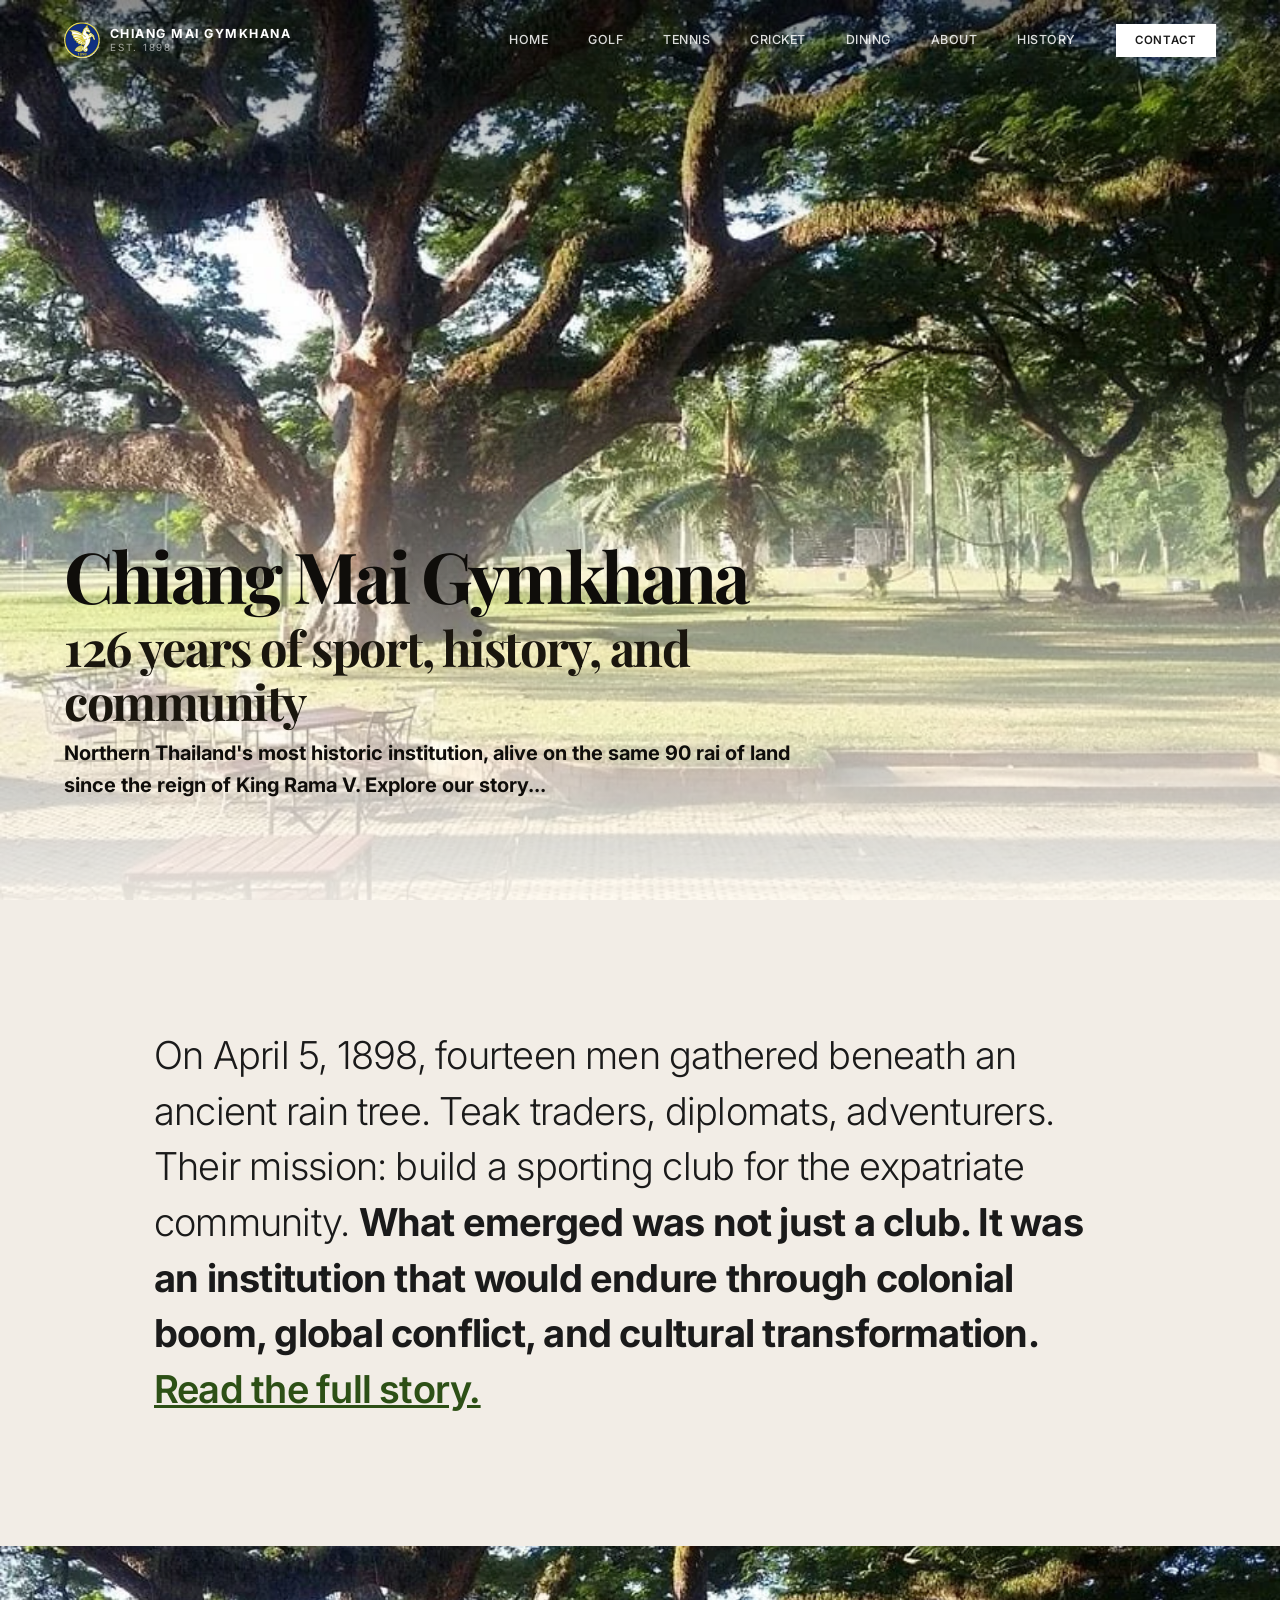
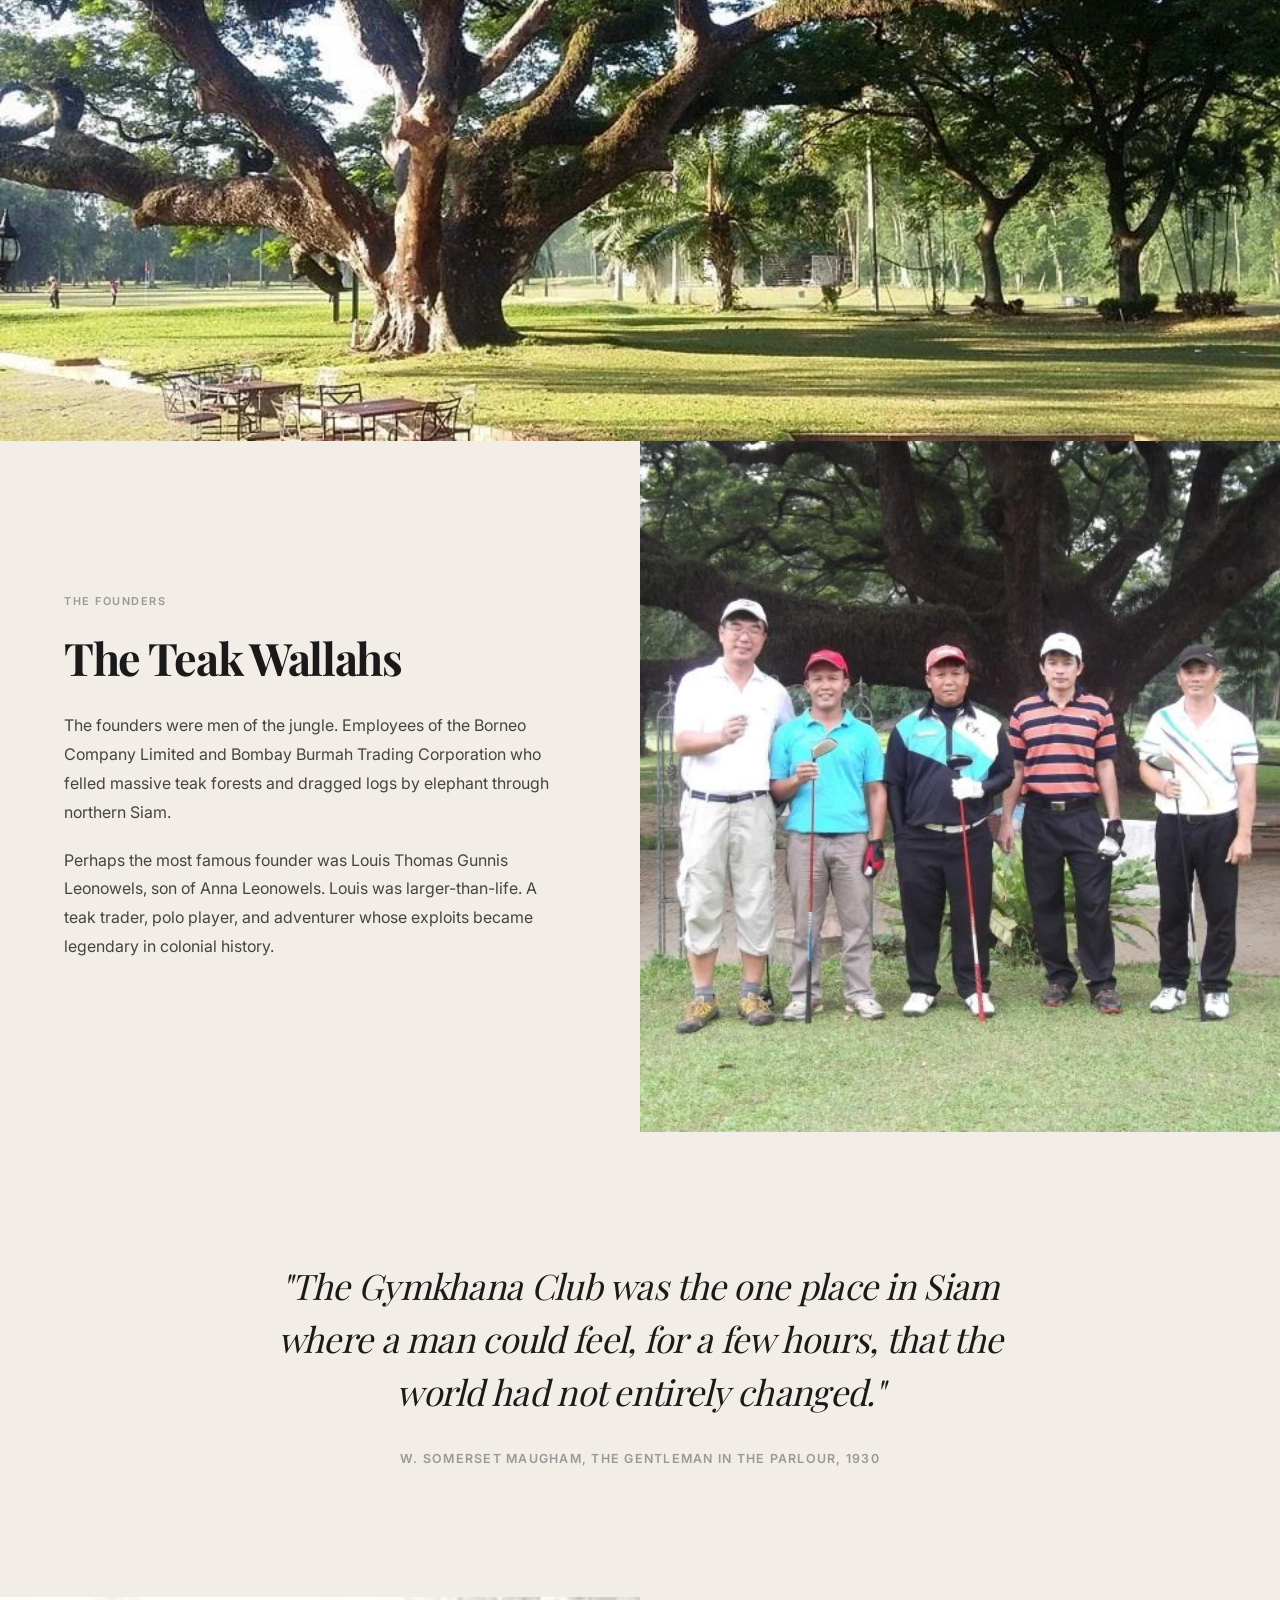
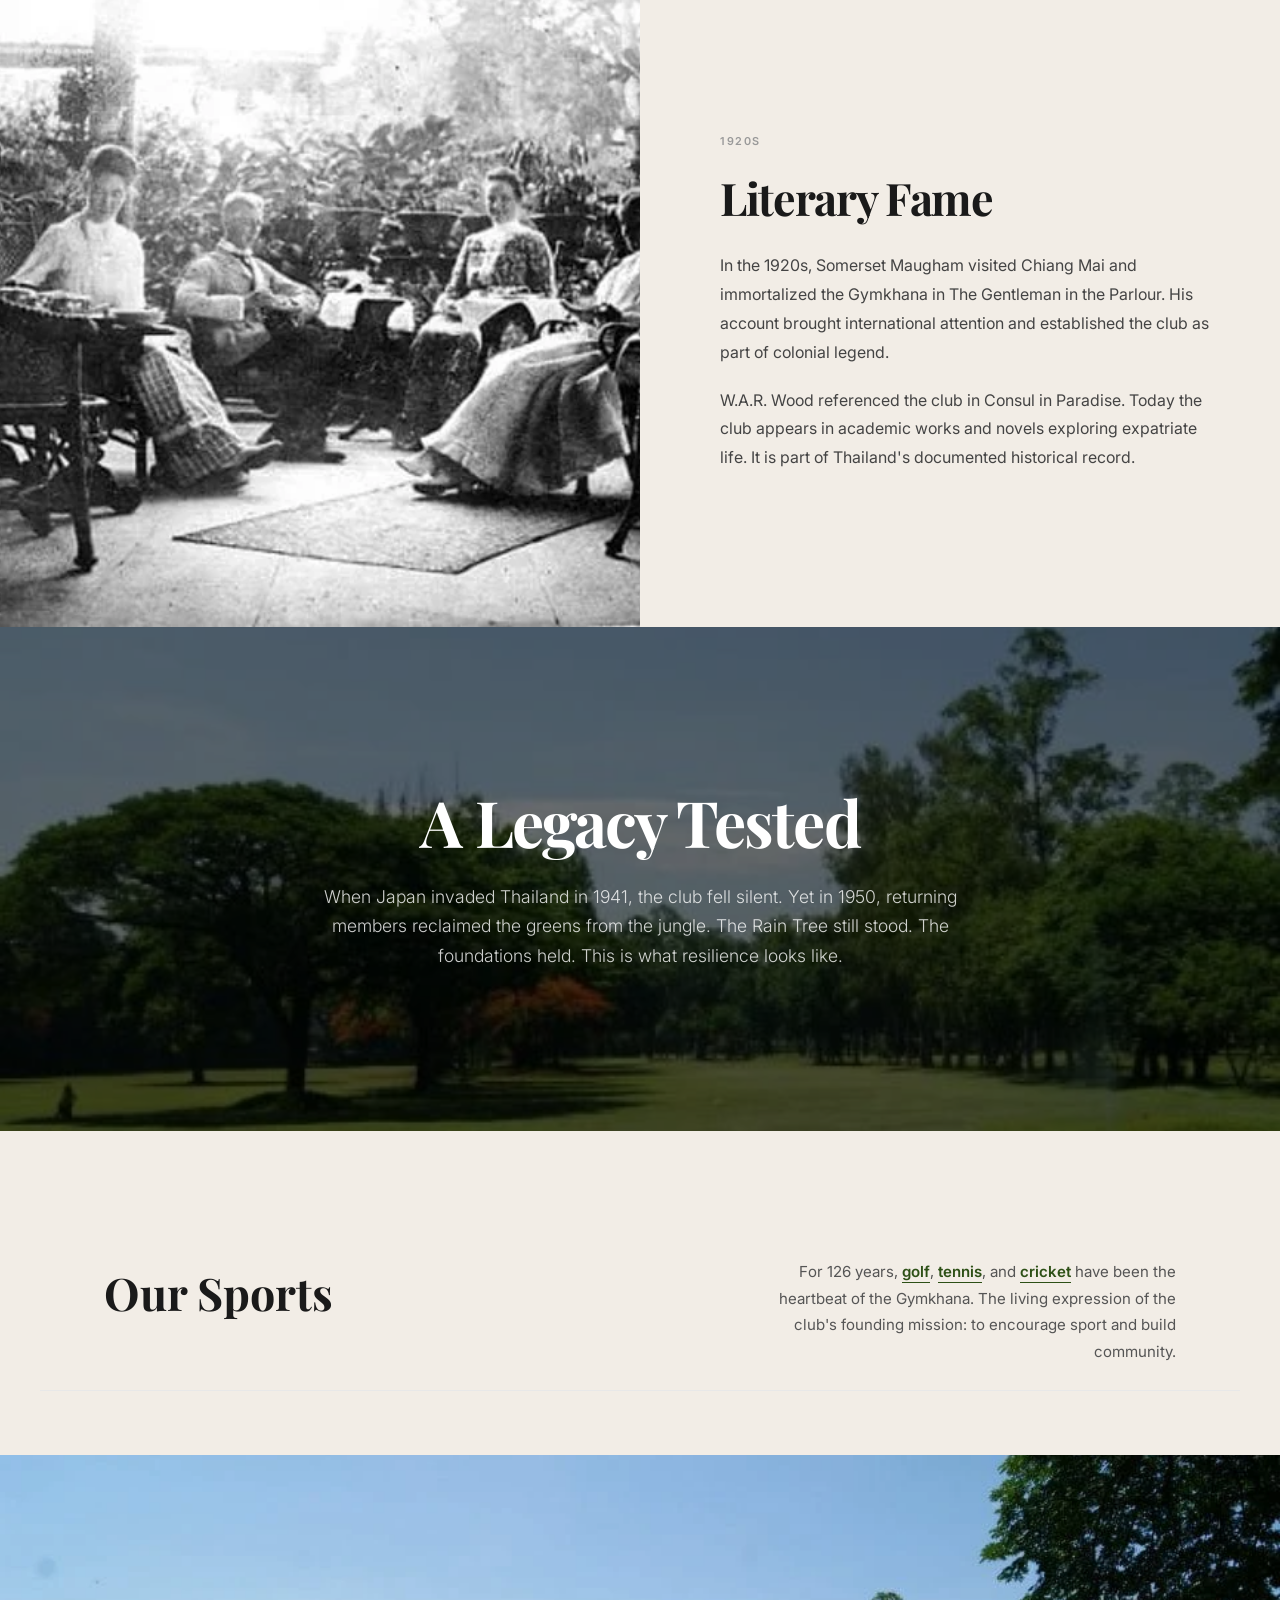
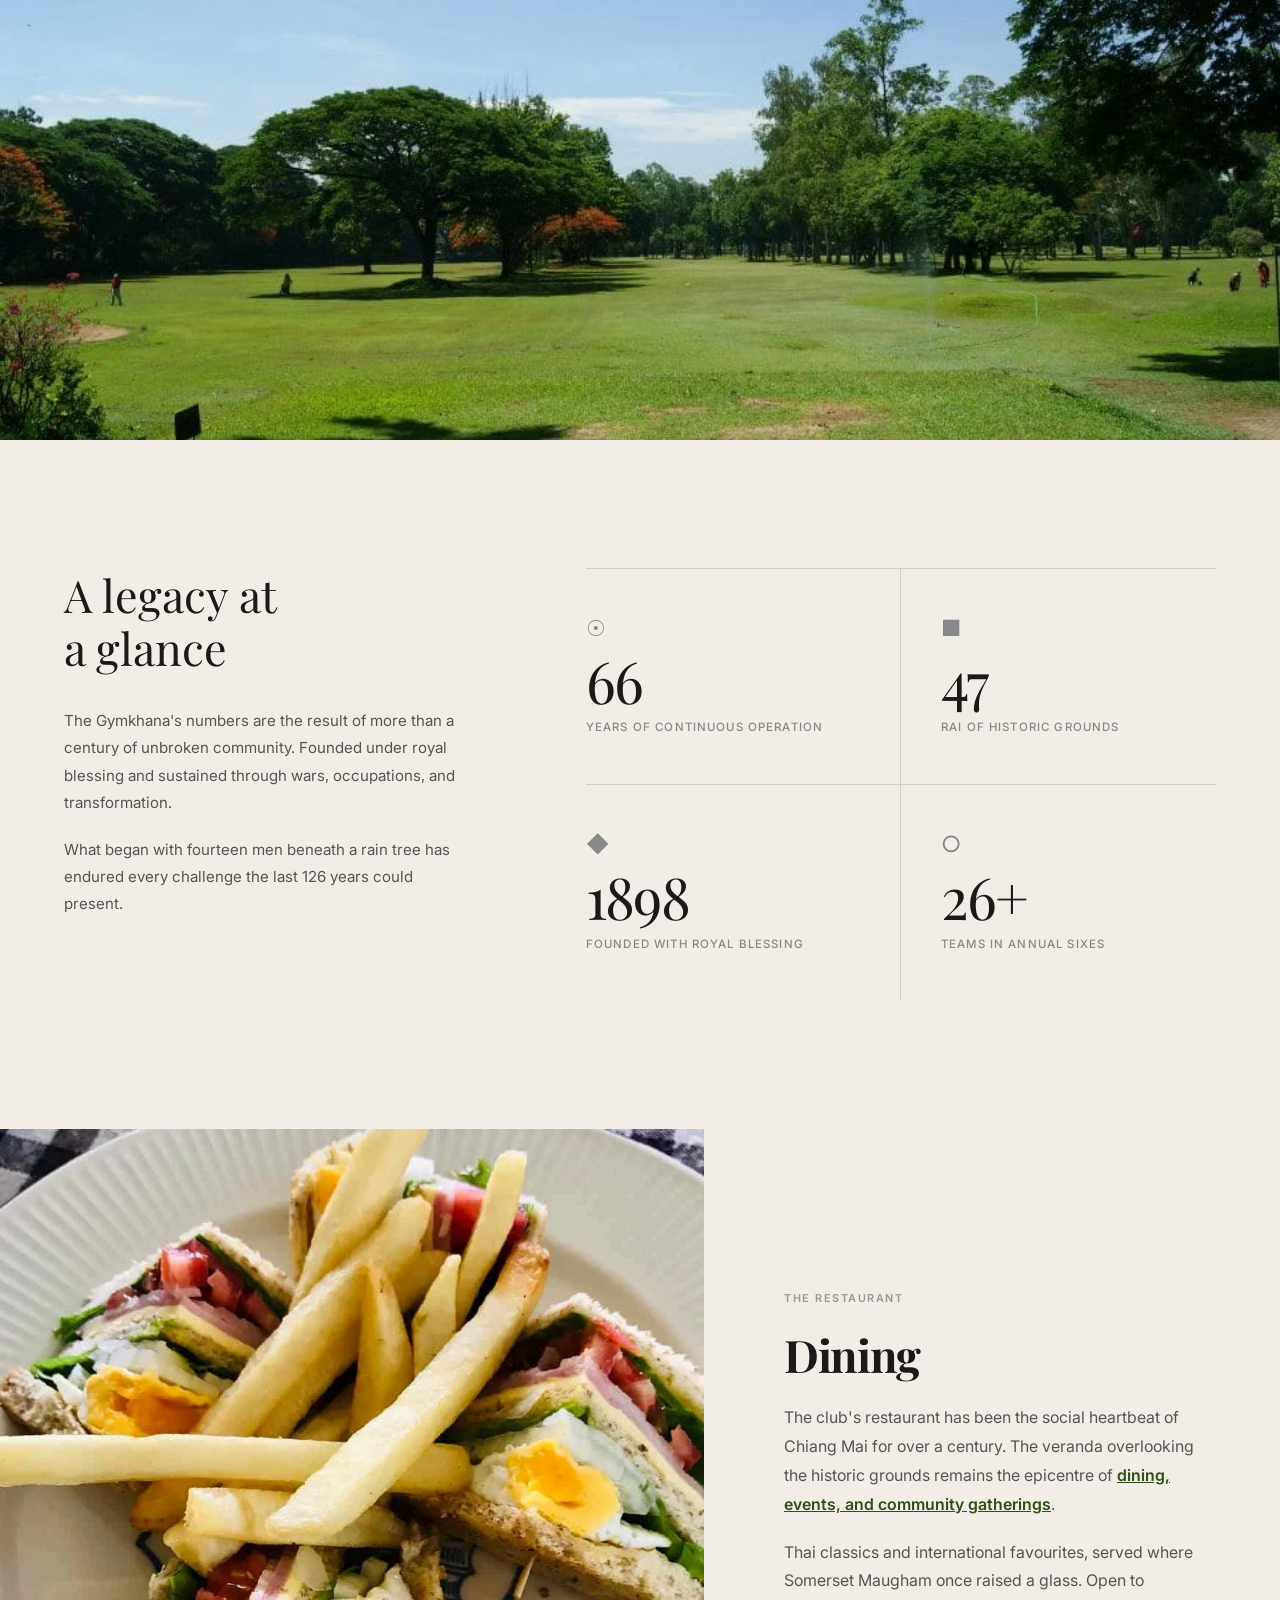
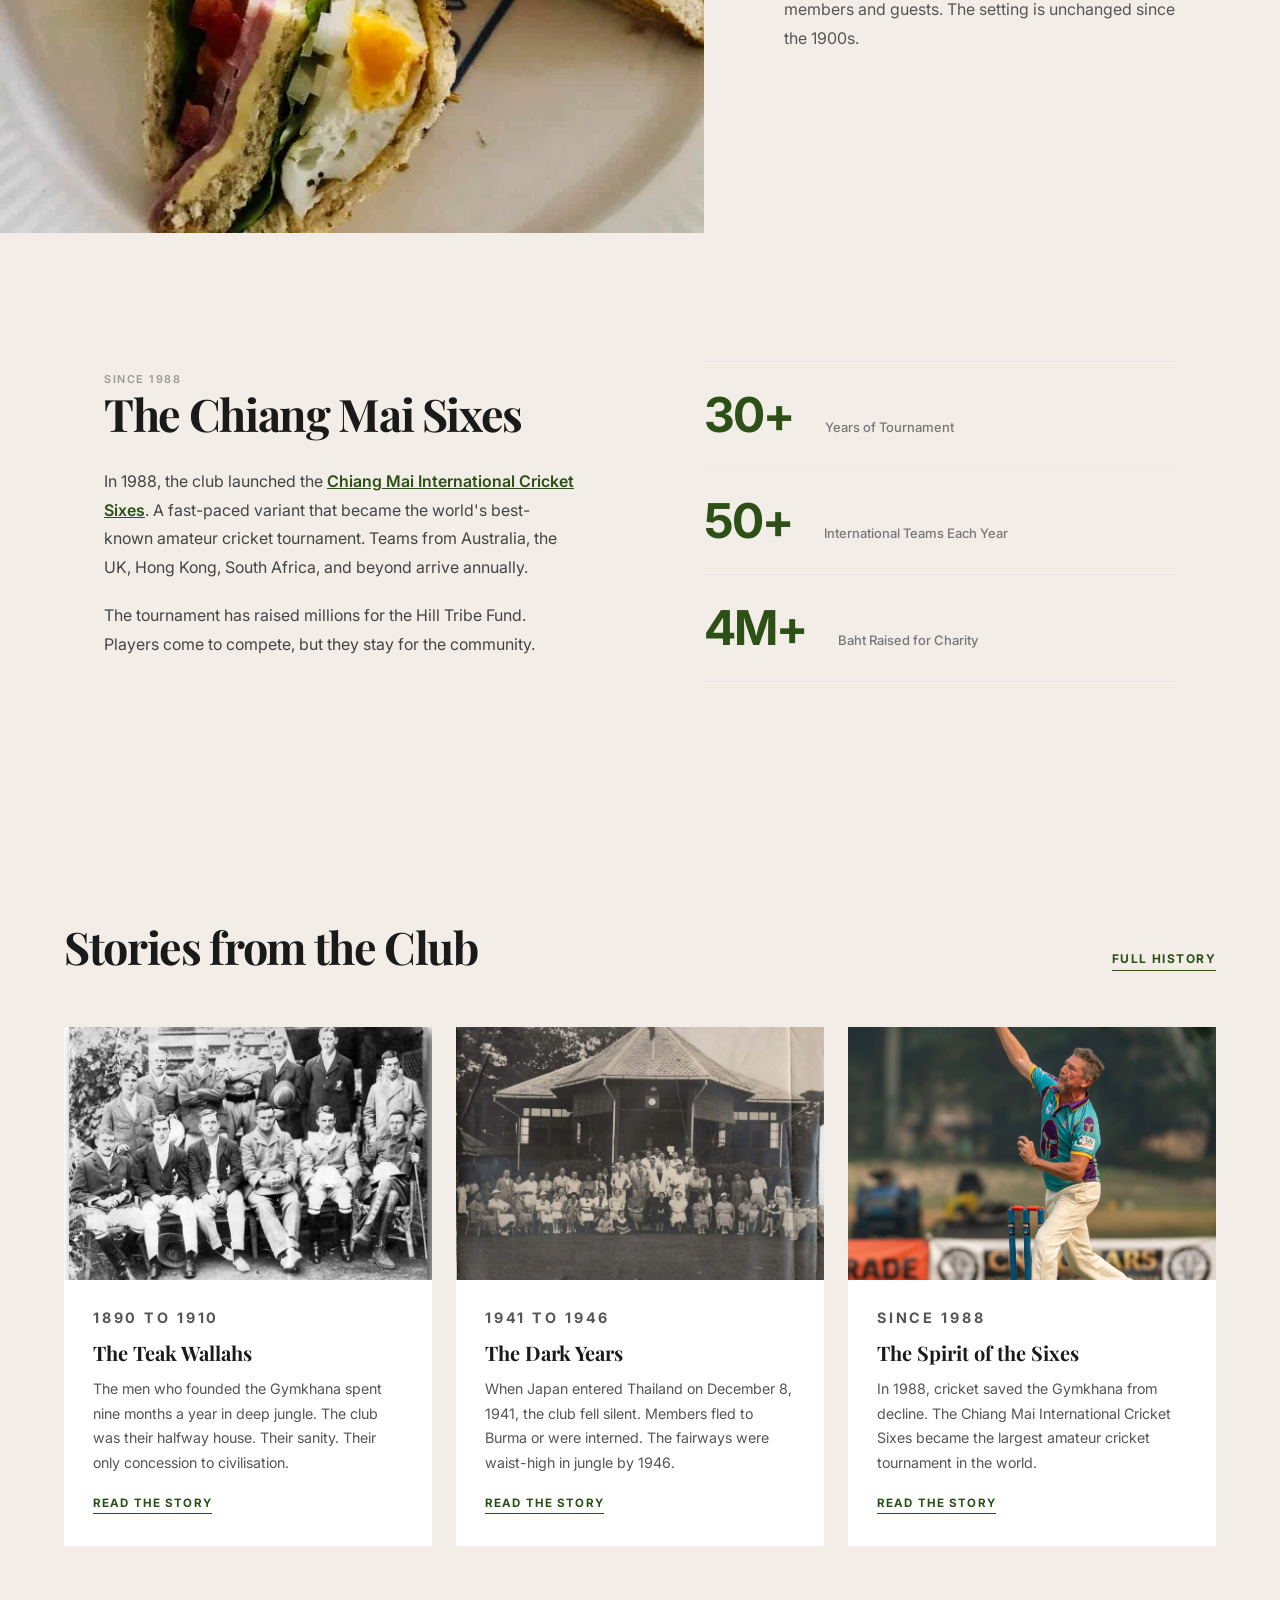
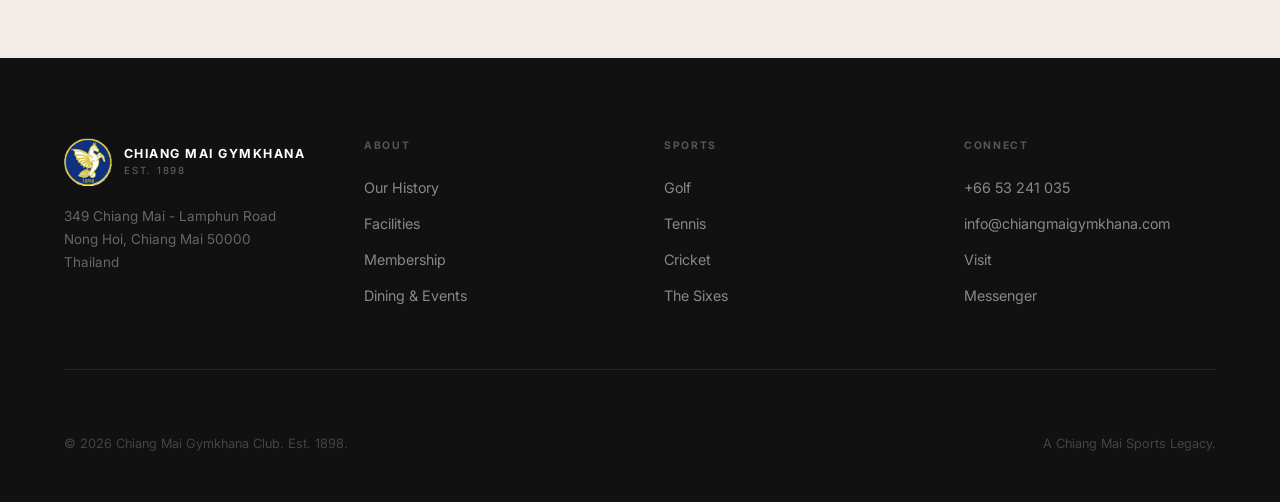
==== commit 8ae993b4: "Remove scroll indicator, append explore our story to hero text Co-Authored-By: Claude Sonnet 4.6 <no" ====
--- a/index.html
+++ b/index.html
@@ -191,55 +191,6 @@
             font-weight: 700;
             line-height: 1.6;
             color: #0f0d0a;
-        }
-
-        .hero-scroll {
-            display: flex;
-            flex-direction: column;
-            align-items: flex-start;
-            gap: 0.5rem;
-            cursor: pointer;
-            background: none;
-            border: none;
-            padding: 0;
-            text-align: left;
-        }
-
-        .hero-scroll-label {
-            font-size: 0.72rem;
-            font-weight: 600;
-            letter-spacing: 0.14em;
-            text-transform: uppercase;
-            color: rgba(255,255,255,0.7);
-            transition: color 0.3s;
-        }
-
-        .hero-scroll-arrow {
-            width: 28px;
-            height: 28px;
-            display: flex;
-            align-items: center;
-            justify-content: center;
-            animation: arrowBounce 1.8s ease-in-out infinite;
-        }
-
-        .hero-scroll-arrow svg {
-            width: 20px;
-            height: 20px;
-            stroke: rgba(255,255,255,0.6);
-            fill: none;
-            stroke-width: 1.5;
-            stroke-linecap: round;
-            stroke-linejoin: round;
-            transition: stroke 0.3s;
-        }
-
-        .hero-scroll:hover .hero-scroll-label { color: white; }
-        .hero-scroll:hover .hero-scroll-arrow svg { stroke: white; }
-
-        @keyframes arrowBounce {
-            0%, 100% { transform: translateY(0); }
-            50% { transform: translateY(6px); }
         }
 
         /* INTRO STATEMENT */
@@ -900,15 +851,9 @@
                 <h1 class="hero-line-1">Chiang Mai Gymkhana</h1>
                 <div class="hero-lower">
                     <p class="hero-line-2">126 years of sport, history, and community</p>
-                    <p class="hero-line-3">Northern Thailand's most historic institution, alive on the same 90 rai of land since the reign of King Rama V.</p>
+                    <p class="hero-line-3">Northern Thailand's most historic institution, alive on the same 90 rai of land since the reign of King Rama V. Explore our story...</p>
                 </div>
             </div>
-            <button class="hero-scroll" id="hero-scroll" aria-label="Scroll down">
-                <span class="hero-scroll-label">Explore Our Story</span>
-                <span class="hero-scroll-arrow">
-                    <svg viewBox="0 0 24 24"><polyline points="6 9 12 15 18 9"></polyline></svg>
-                </span>
-            </button>
         </div>
     </section>
 
@@ -1202,12 +1147,6 @@
         hamburger.addEventListener('click', () => mainNav.classList.toggle('open'));
     }
 
-    const heroScroll = document.getElementById('hero-scroll');
-    if (heroScroll) {
-        heroScroll.addEventListener('click', () => {
-            document.querySelector('.intro-statement').scrollIntoView({ behavior: 'smooth' });
-        });
-    }
     </script>
 </body>
 </html>
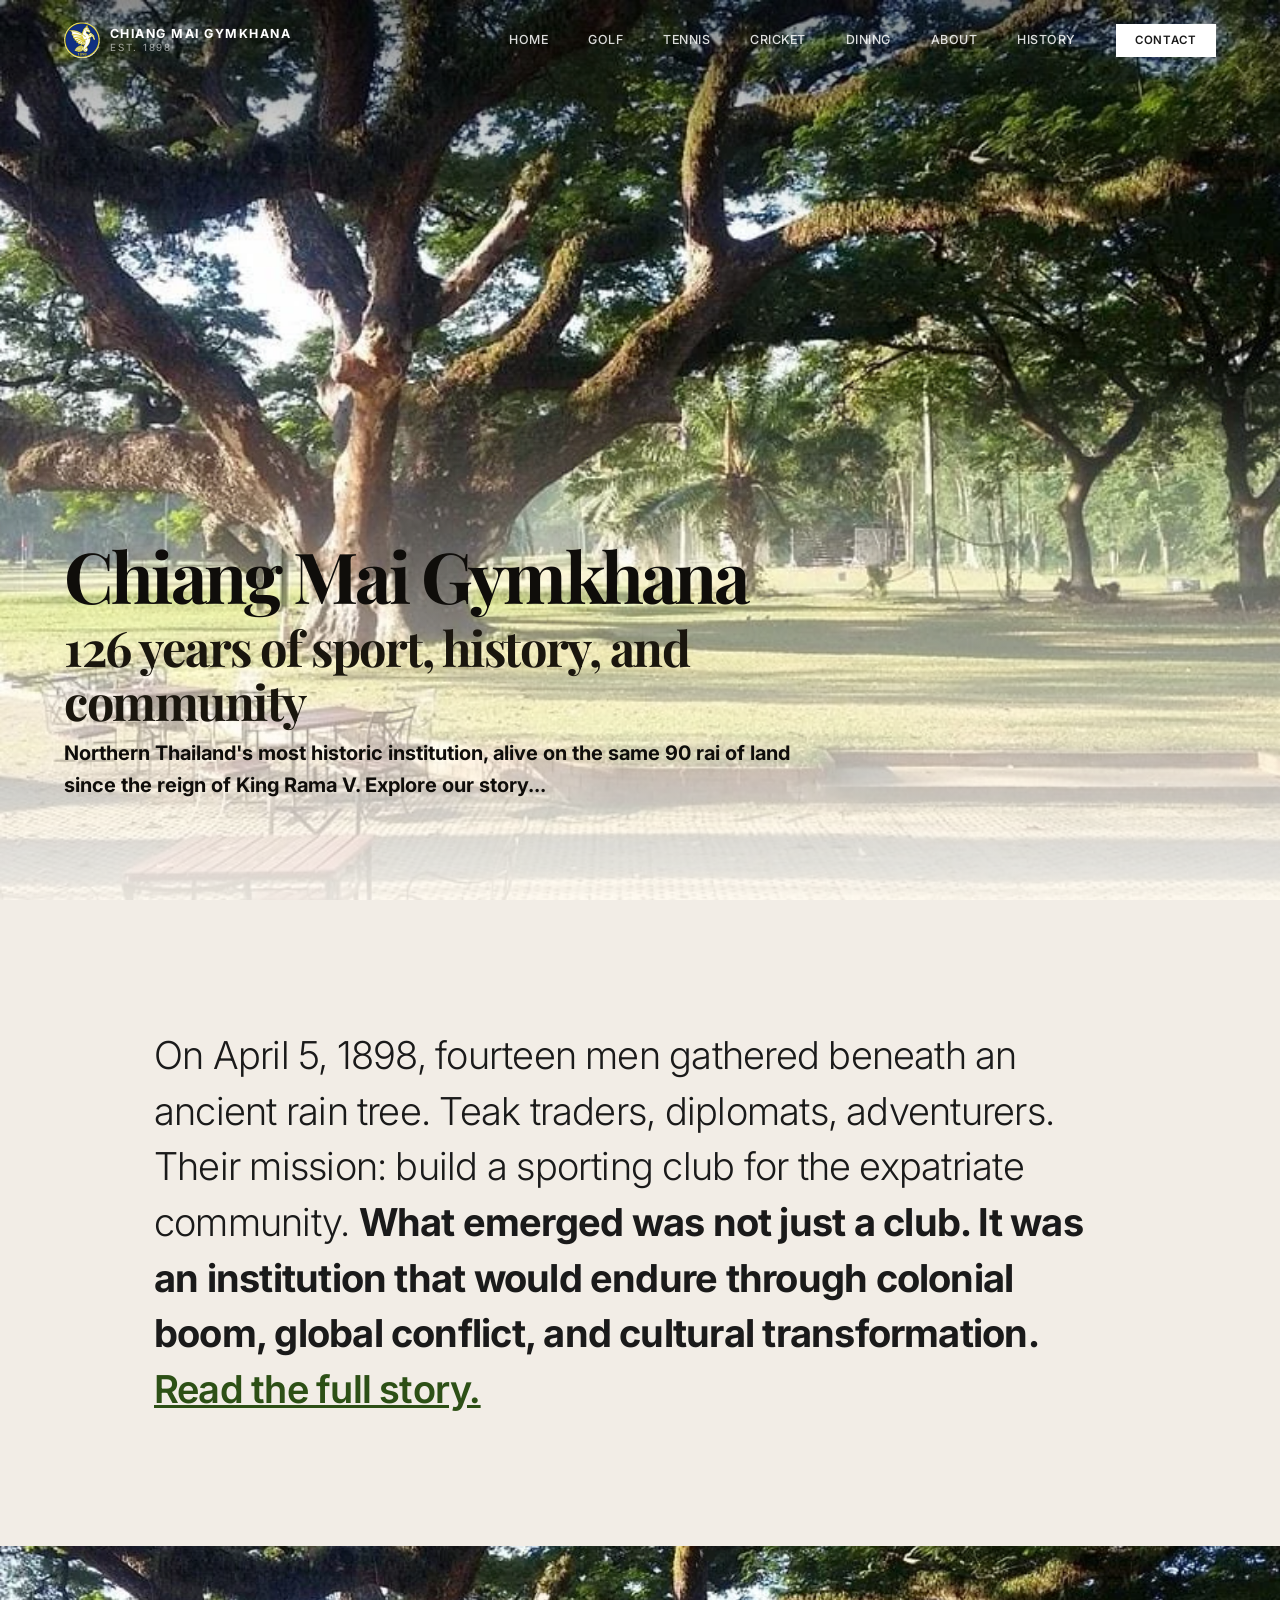
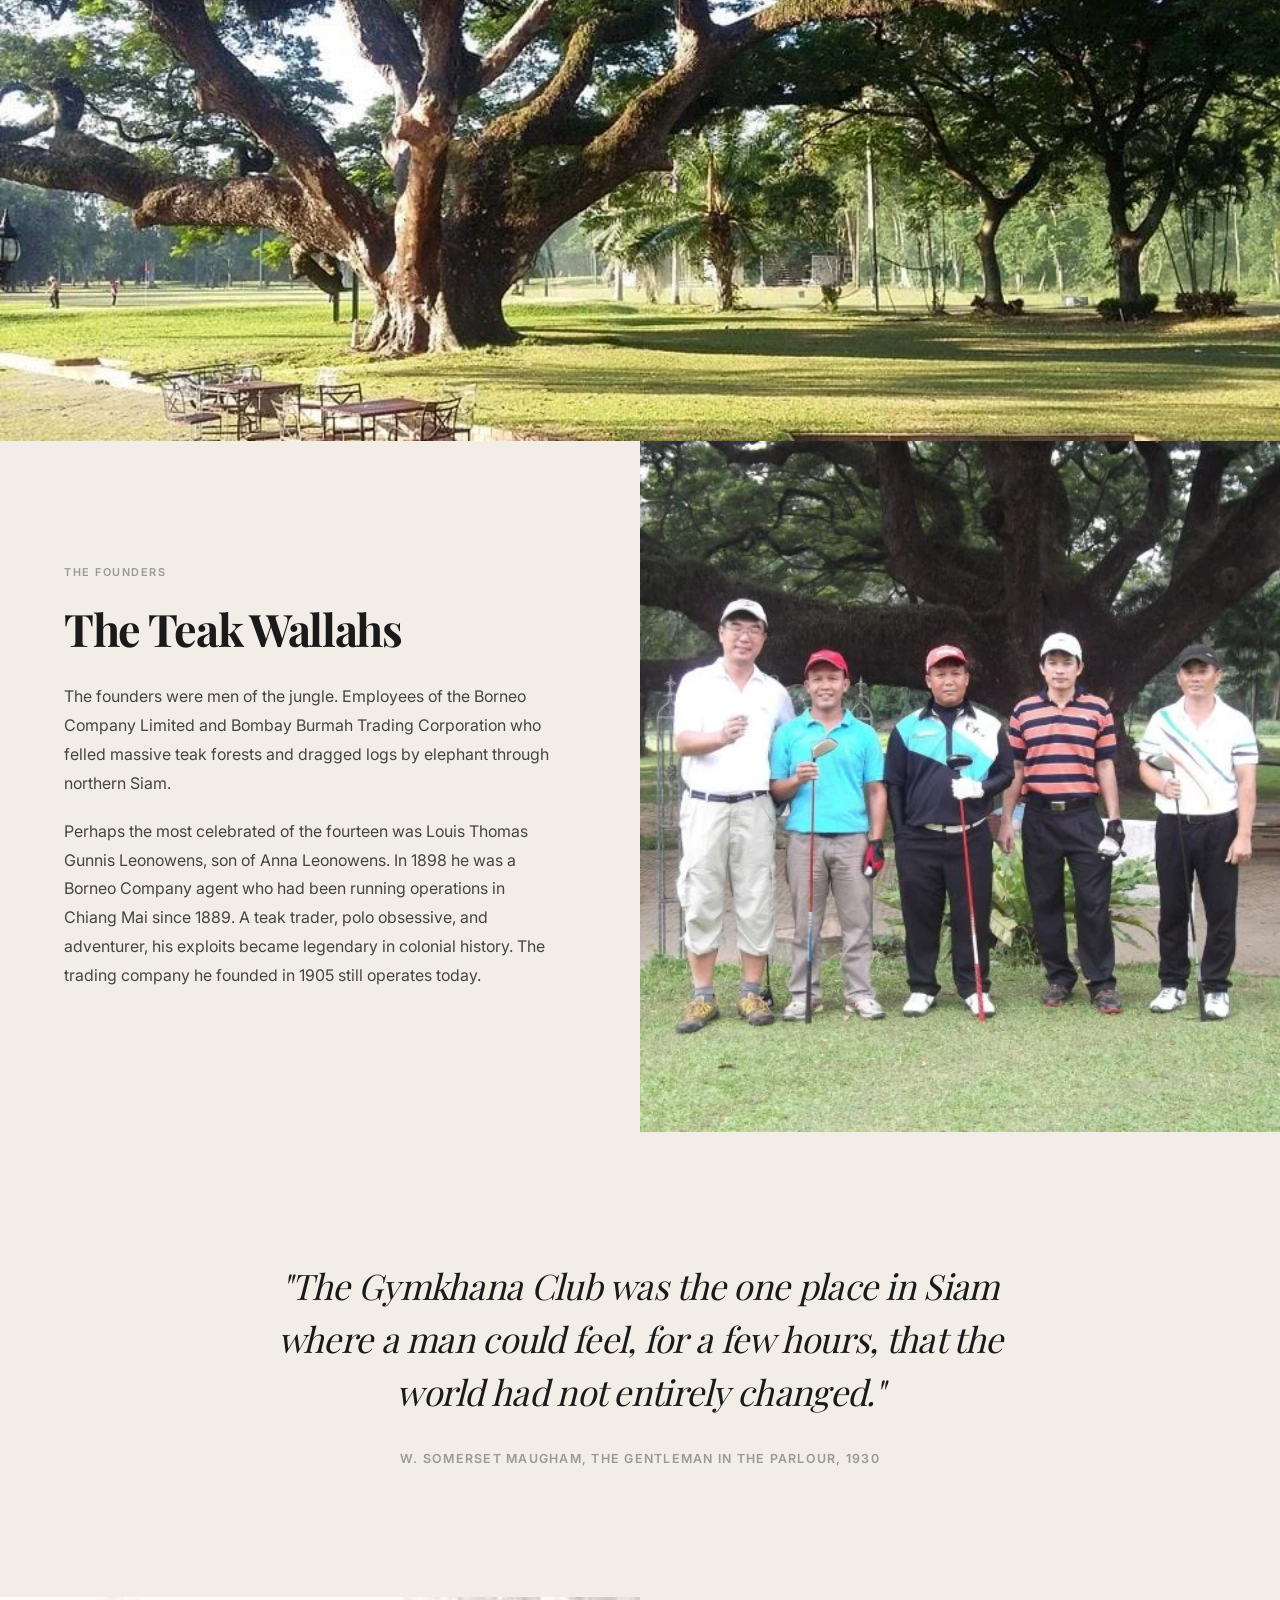
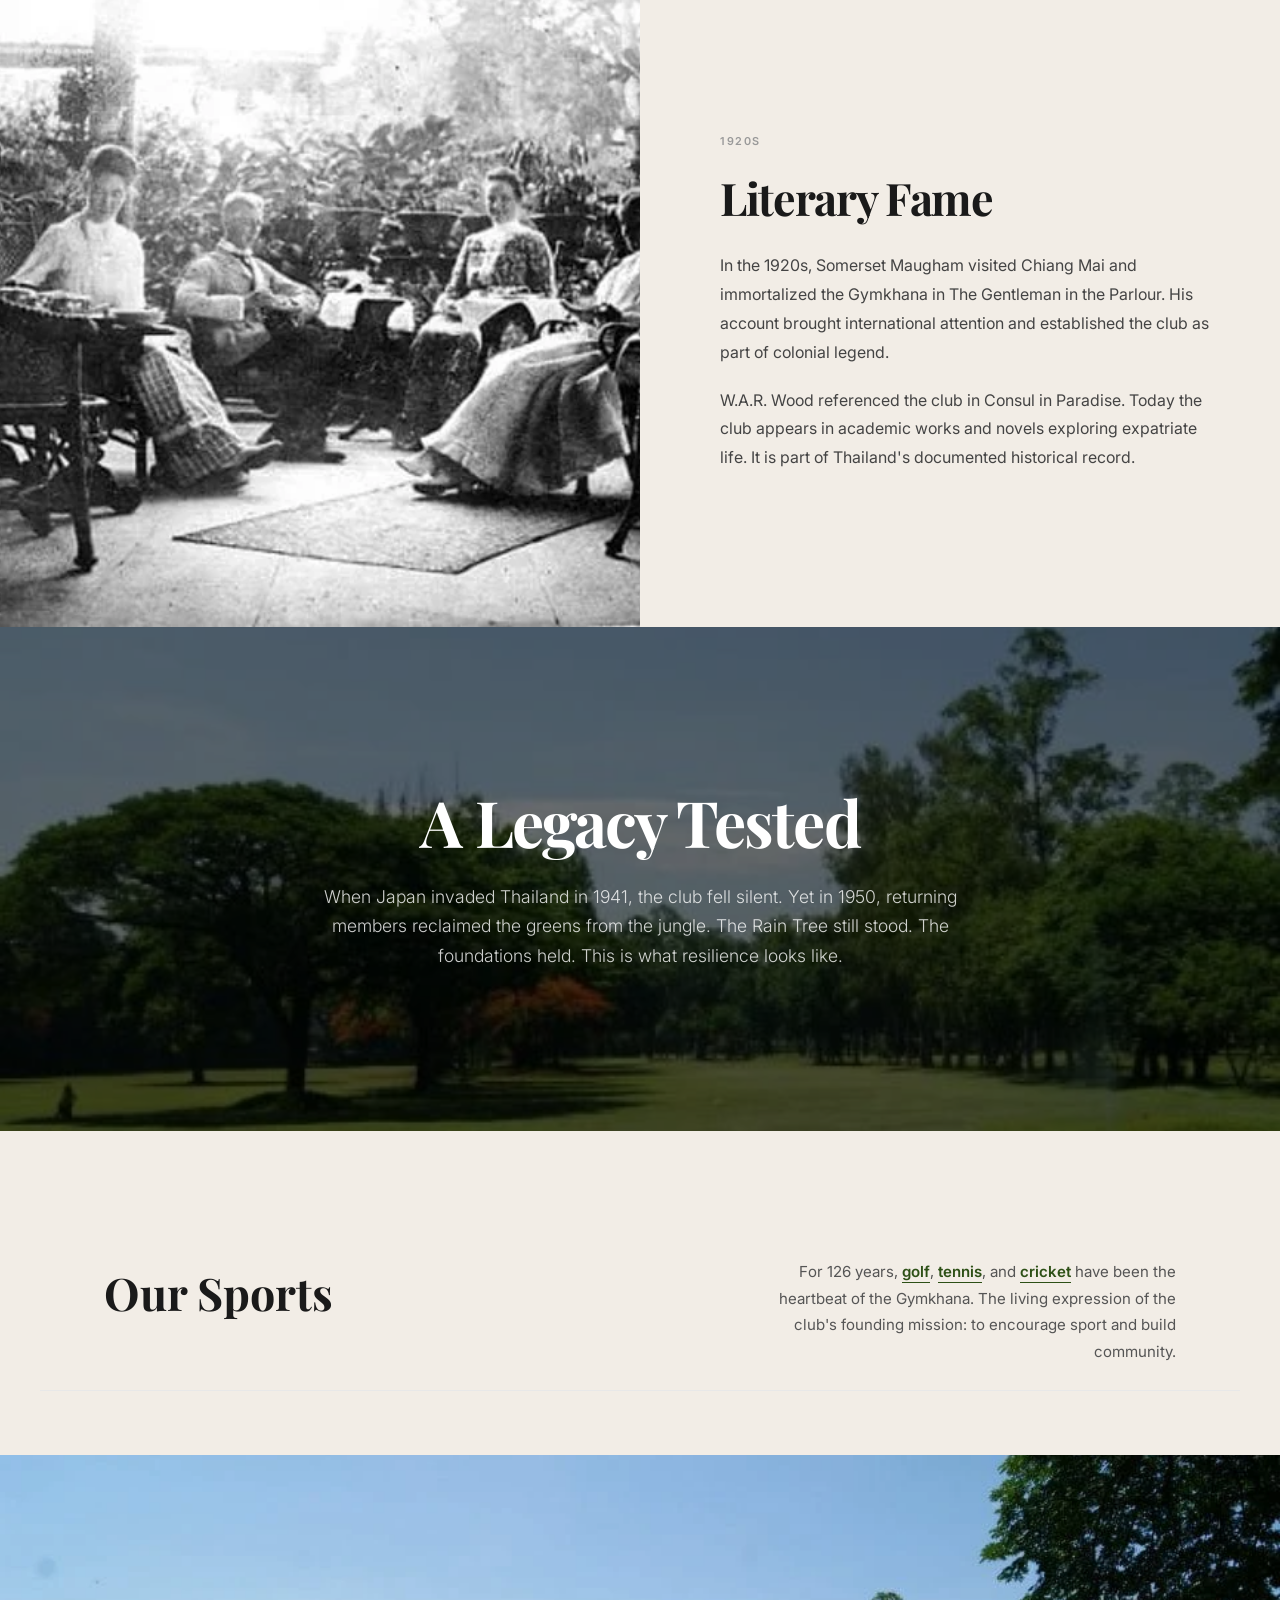
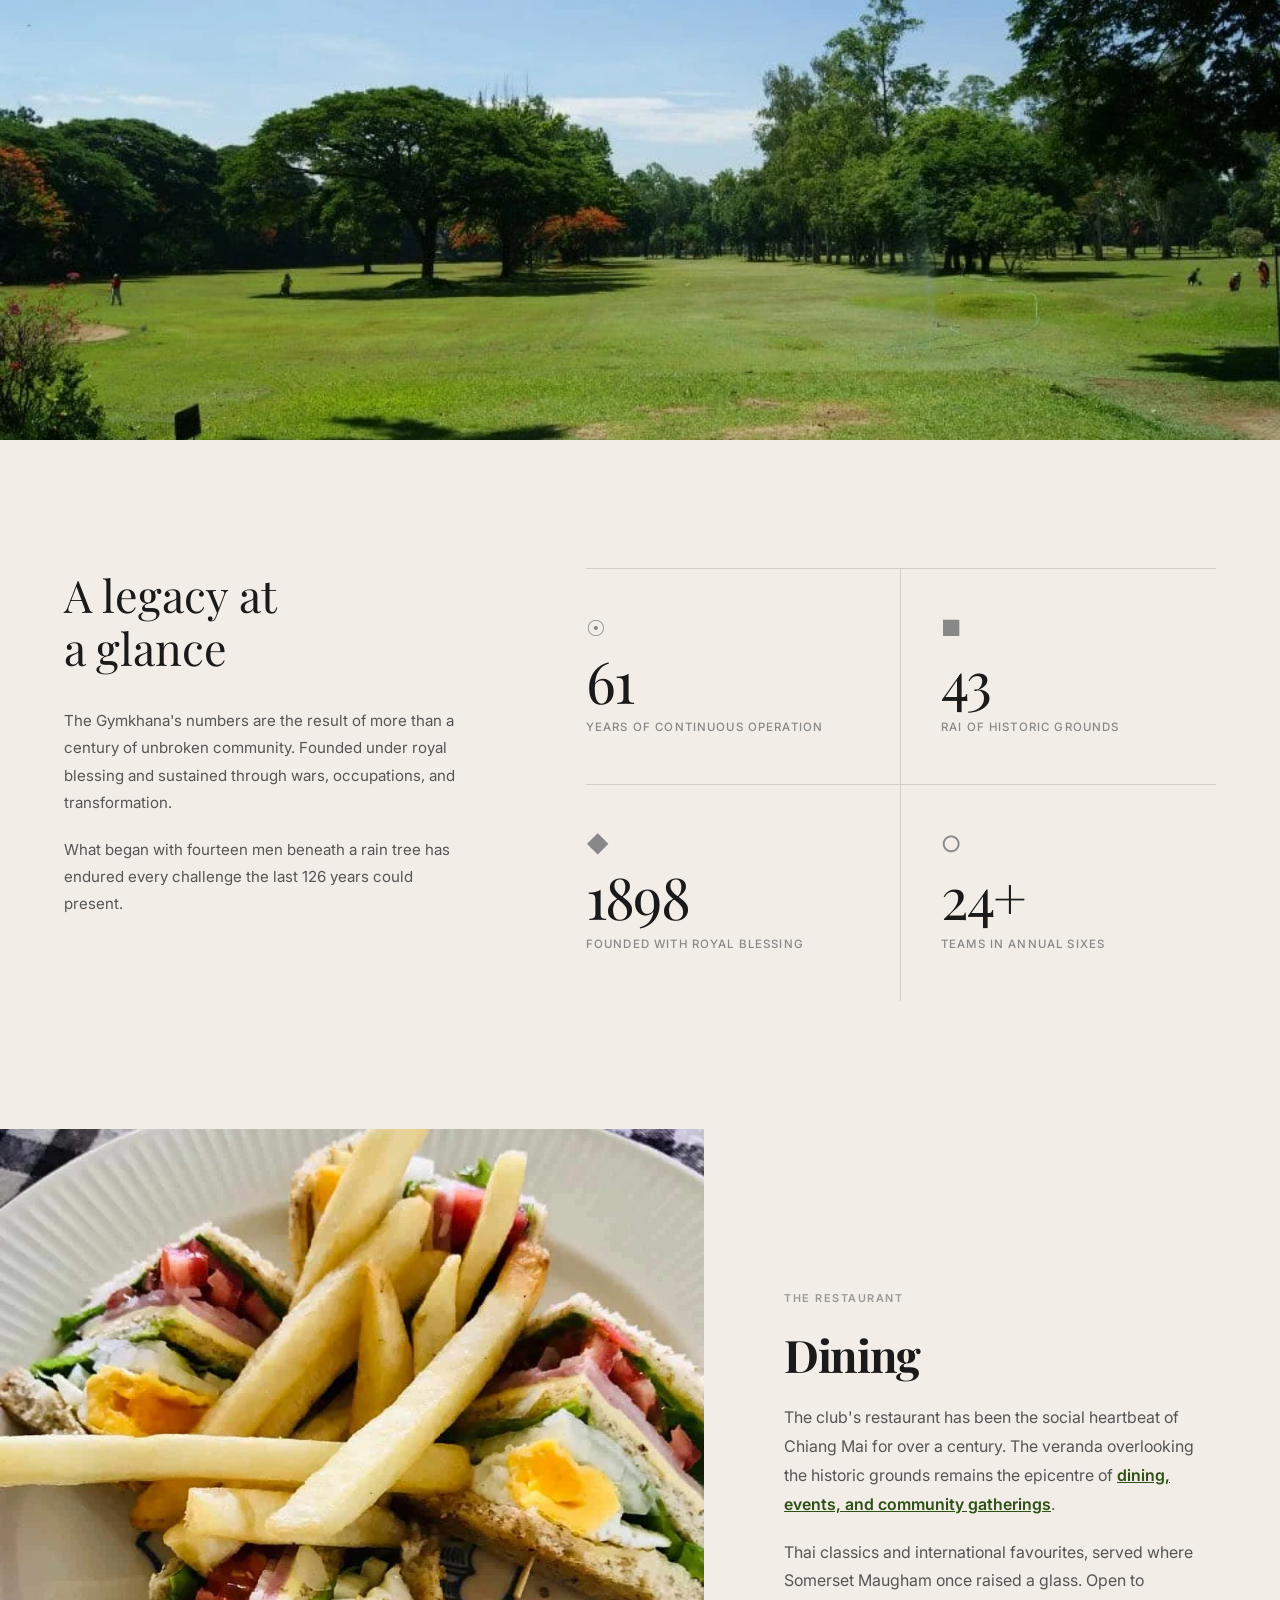
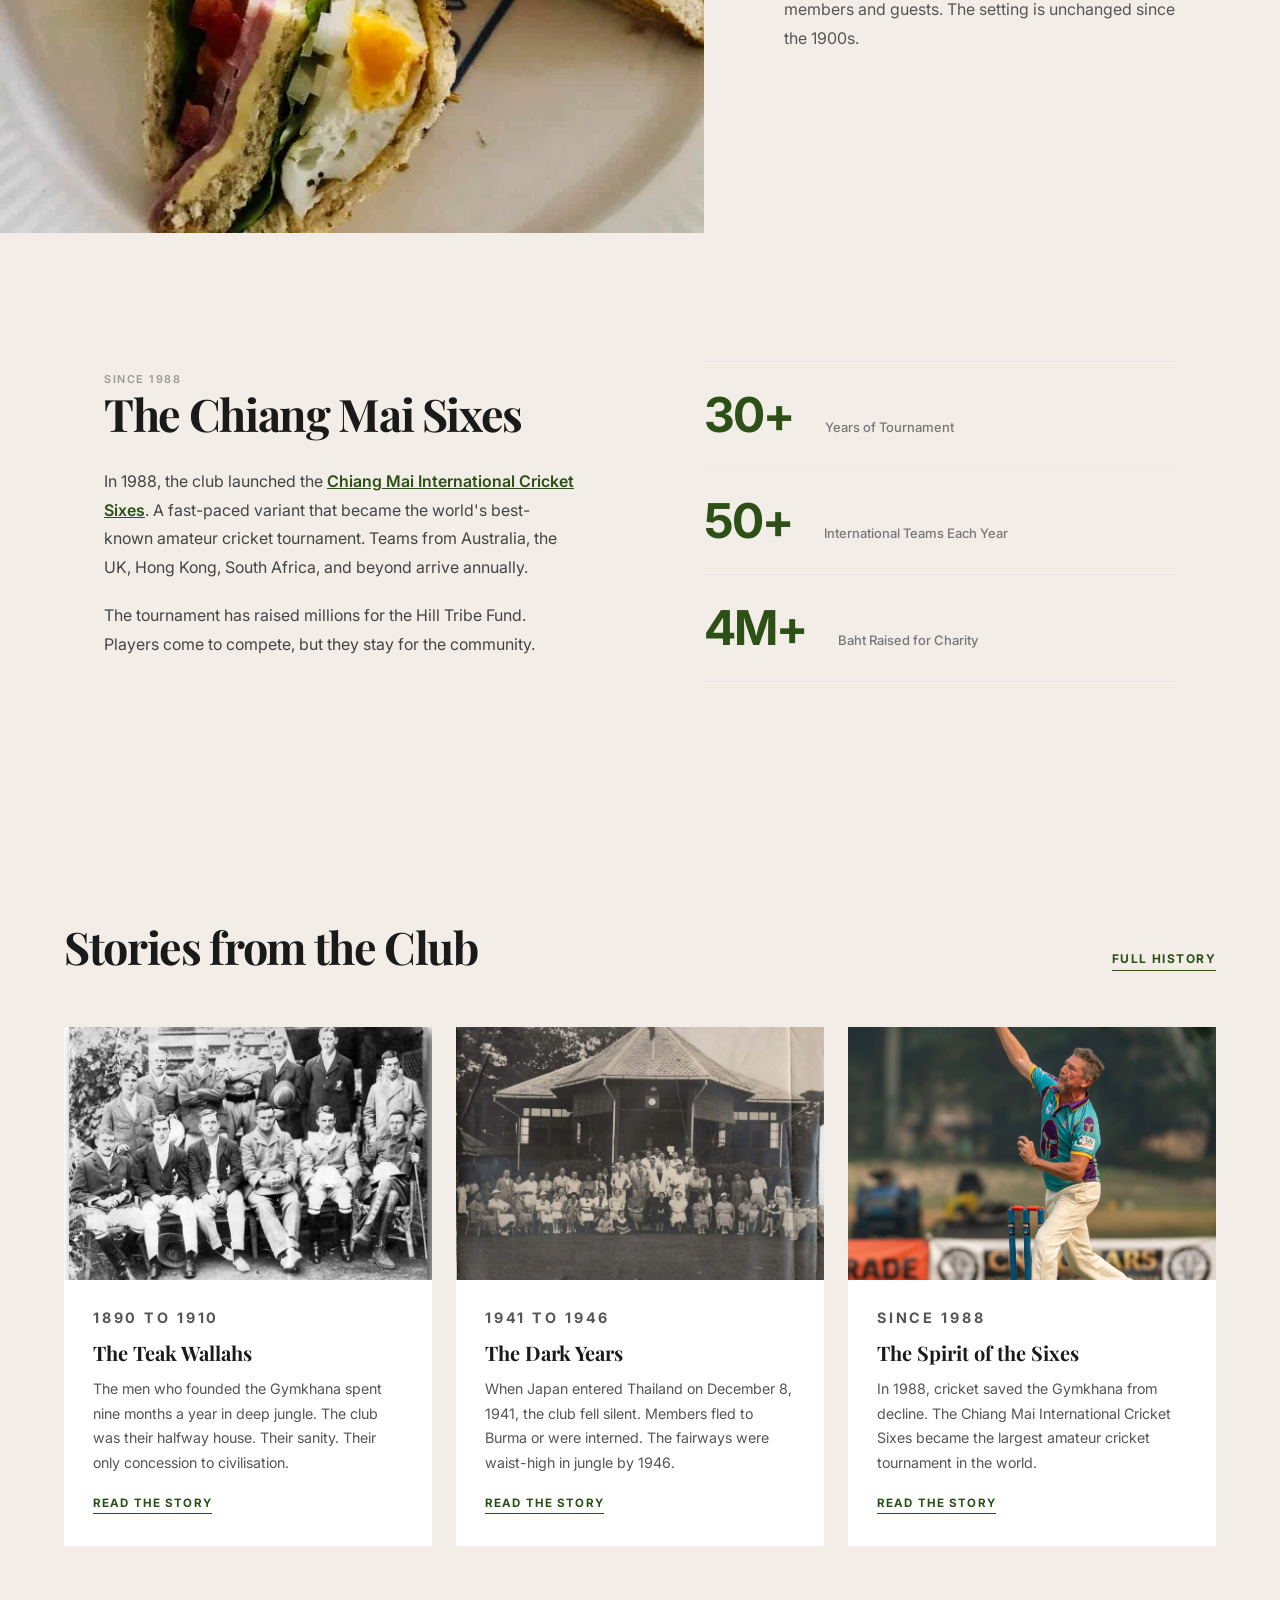
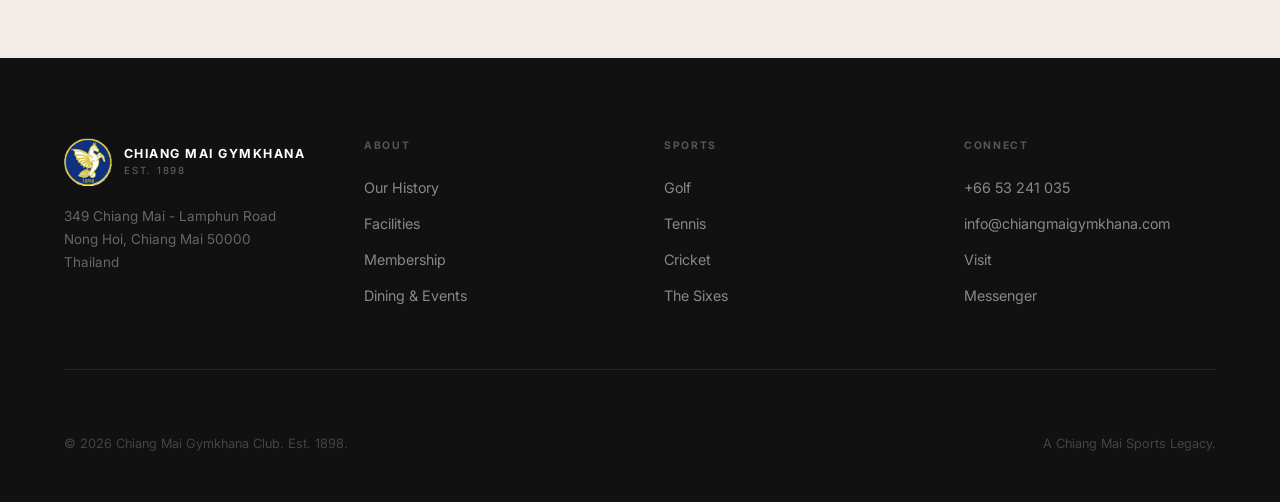
==== commit faa5cbdc: "Correct Leonowens company reference and weave in new historical detail - Fix: Leonowens was a Borneo" ====
--- a/index.html
+++ b/index.html
@@ -873,7 +873,7 @@
             <span class="story-label">The Founders</span>
             <h2>The Teak Wallahs</h2>
             <p>The founders were men of the jungle. Employees of the Borneo Company Limited and Bombay Burmah Trading Corporation who felled massive teak forests and dragged logs by elephant through northern Siam.</p>
-            <p>Perhaps the most famous founder was Louis Thomas Gunnis Leonowels, son of Anna Leonowels. Louis was larger-than-life. A teak trader, polo player, and adventurer whose exploits became legendary in colonial history.</p>
+            <p>Perhaps the most celebrated of the fourteen was Louis Thomas Gunnis Leonowens, son of Anna Leonowens. In 1898 he was a Borneo Company agent who had been running operations in Chiang Mai since 1889. A teak trader, polo obsessive, and adventurer, his exploits became legendary in colonial history. The trading company he founded in 1905 still operates today.</p>
         </div>
         <div class="story-image">
             <img src="images/chiang-mai-gymkhana-chiangmaigymkhana-five-golfers-group-photo.webp" alt="Golfers group photo">
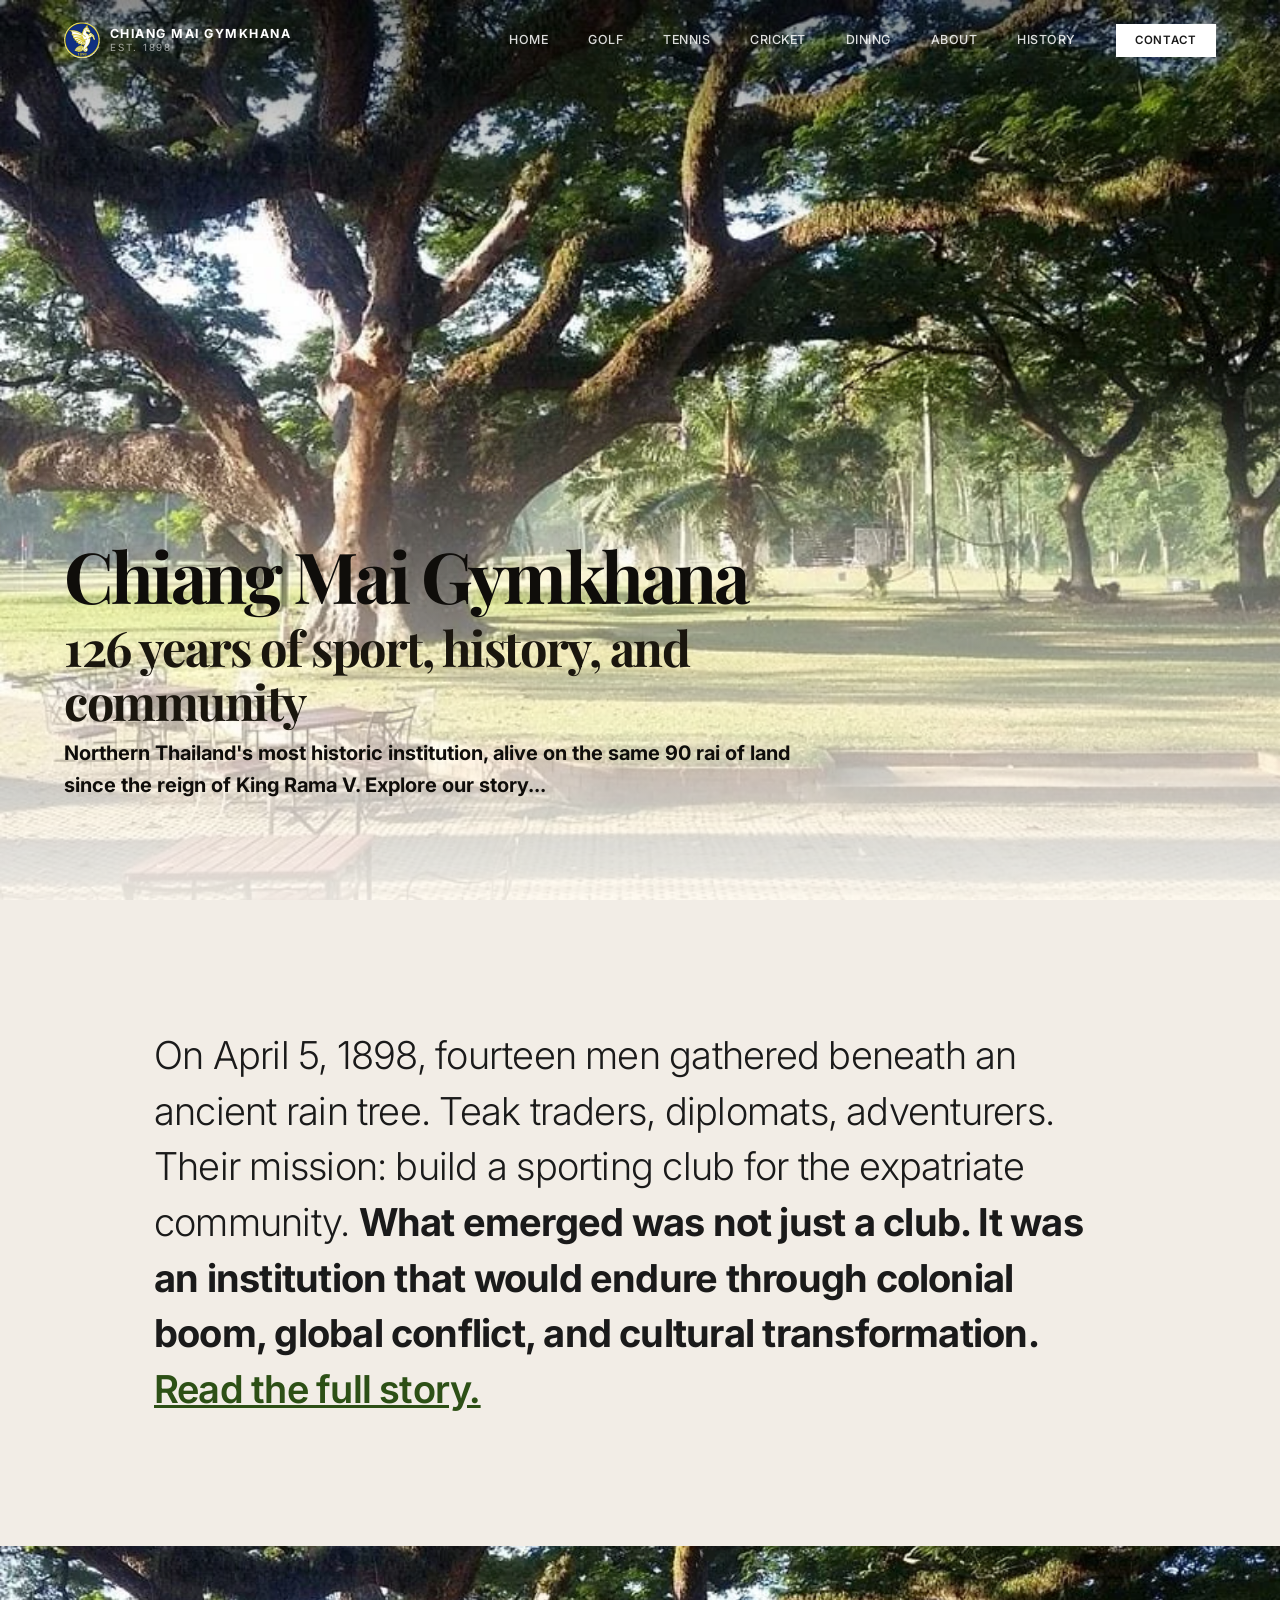
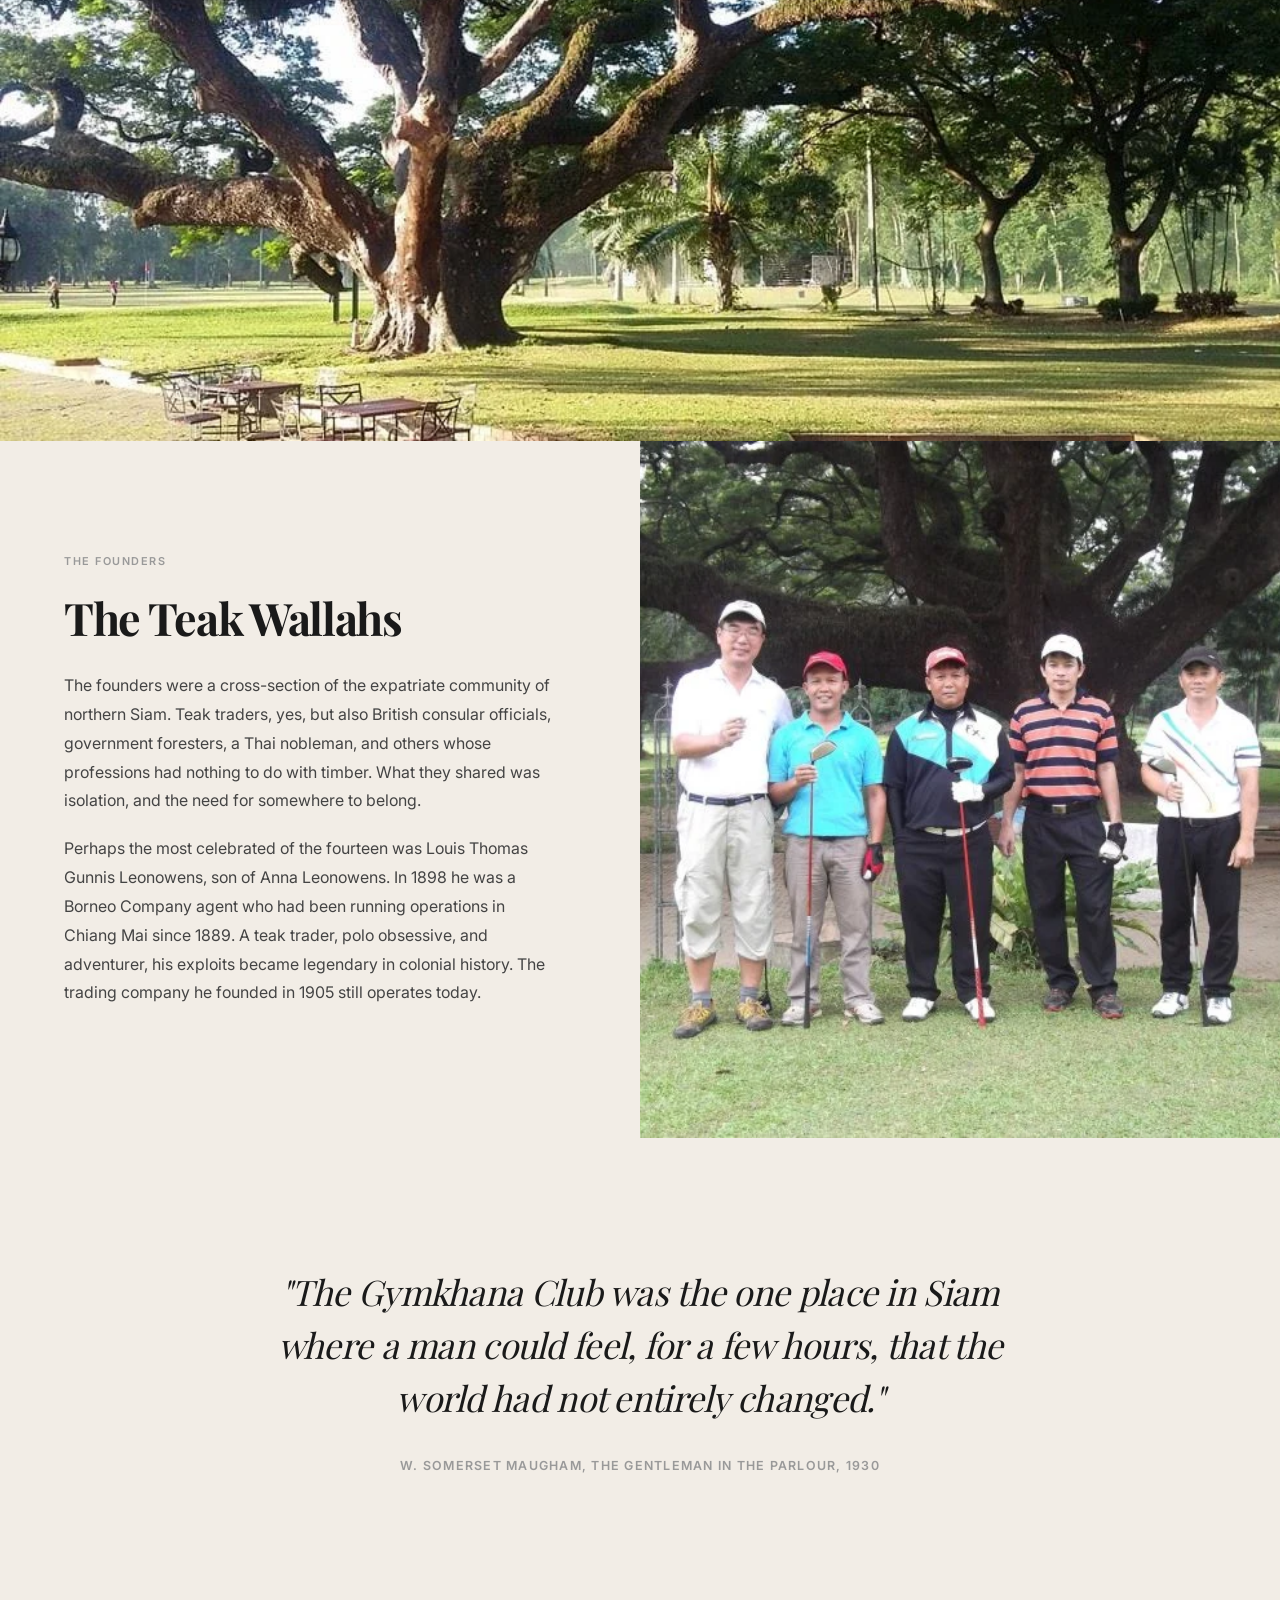
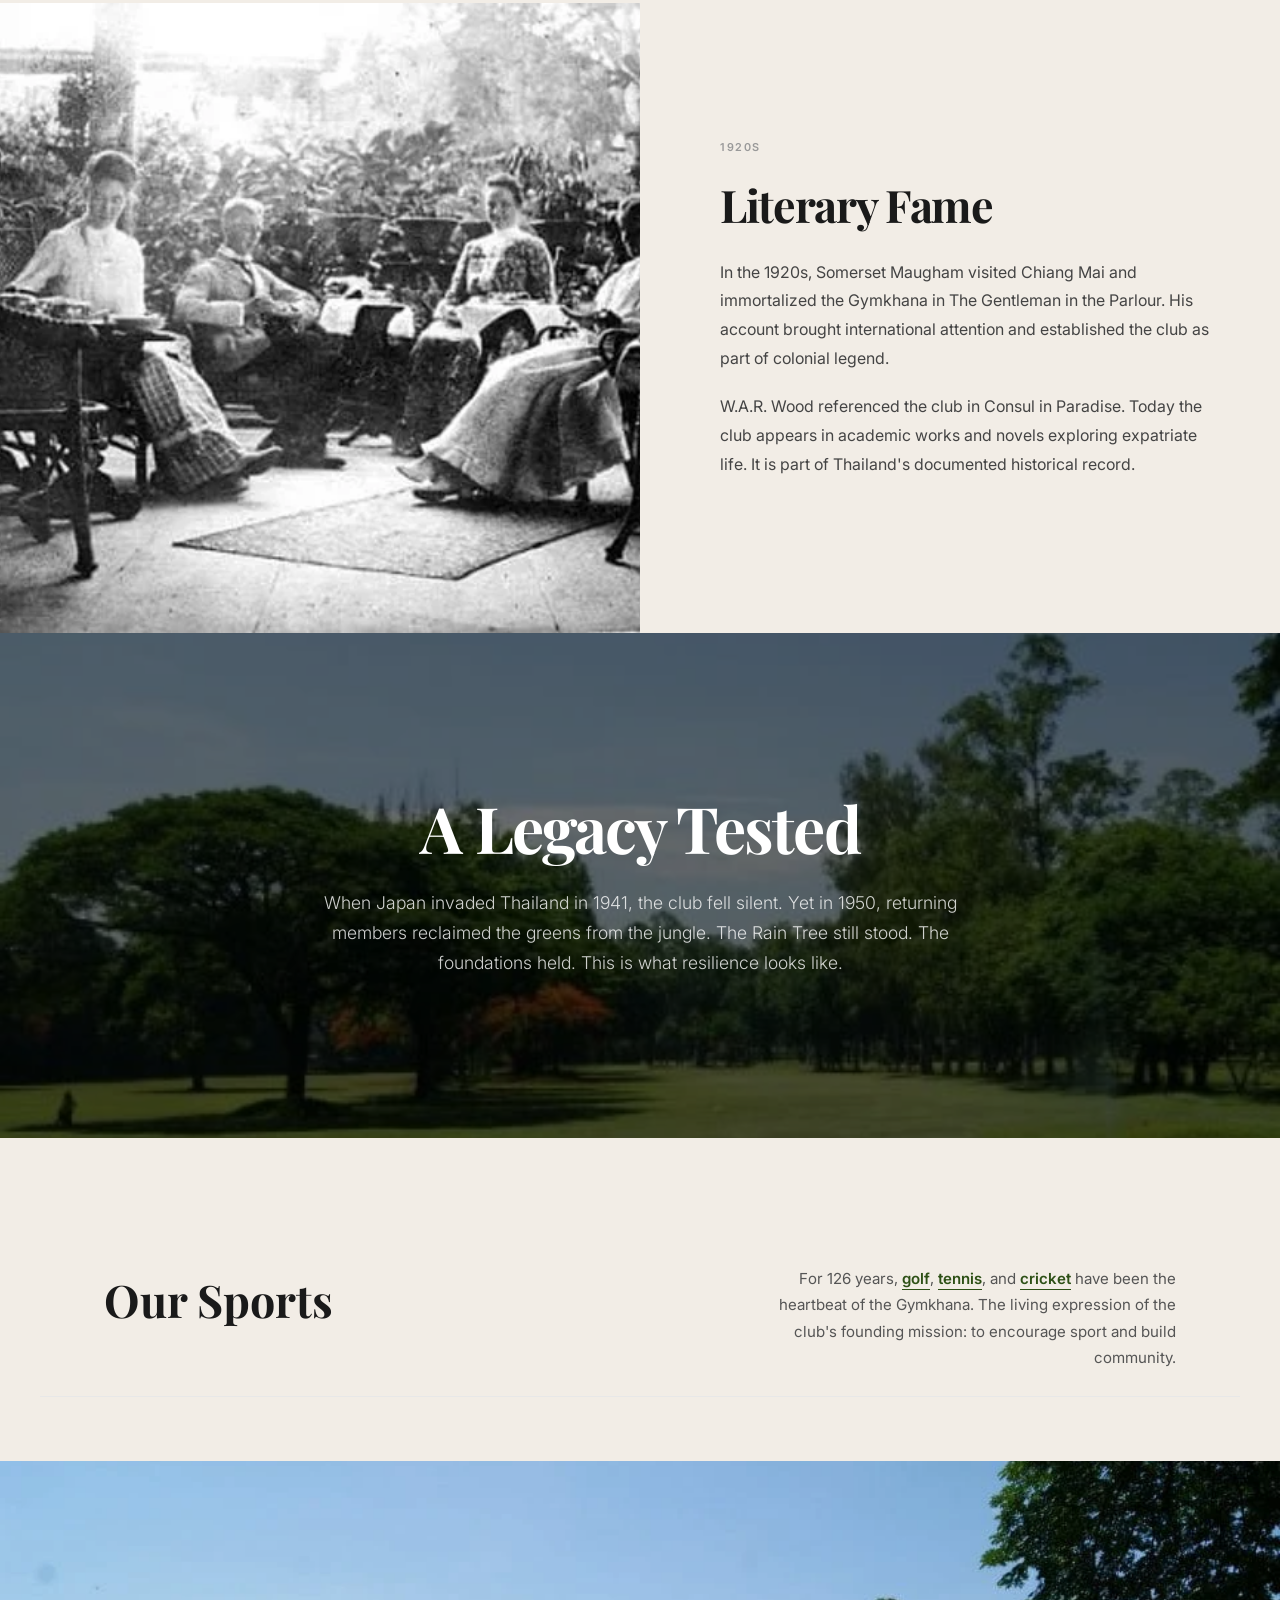
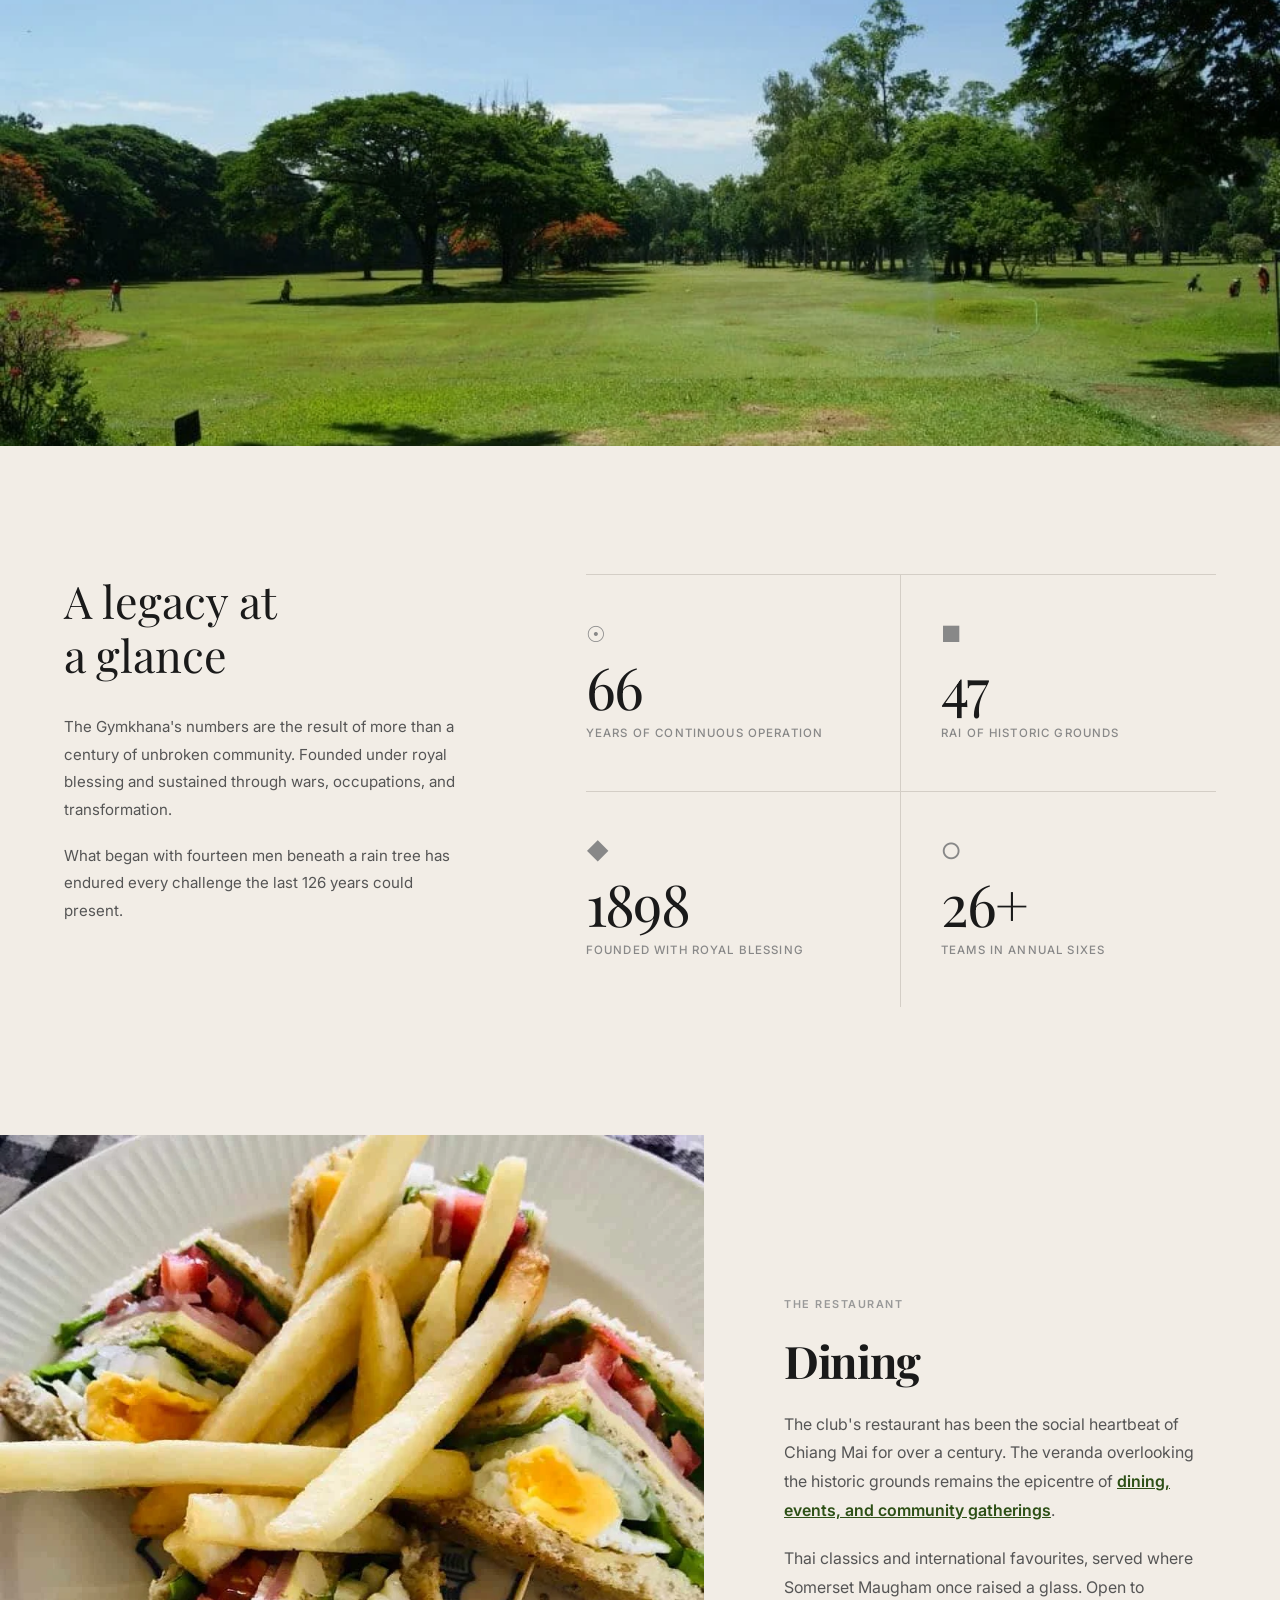
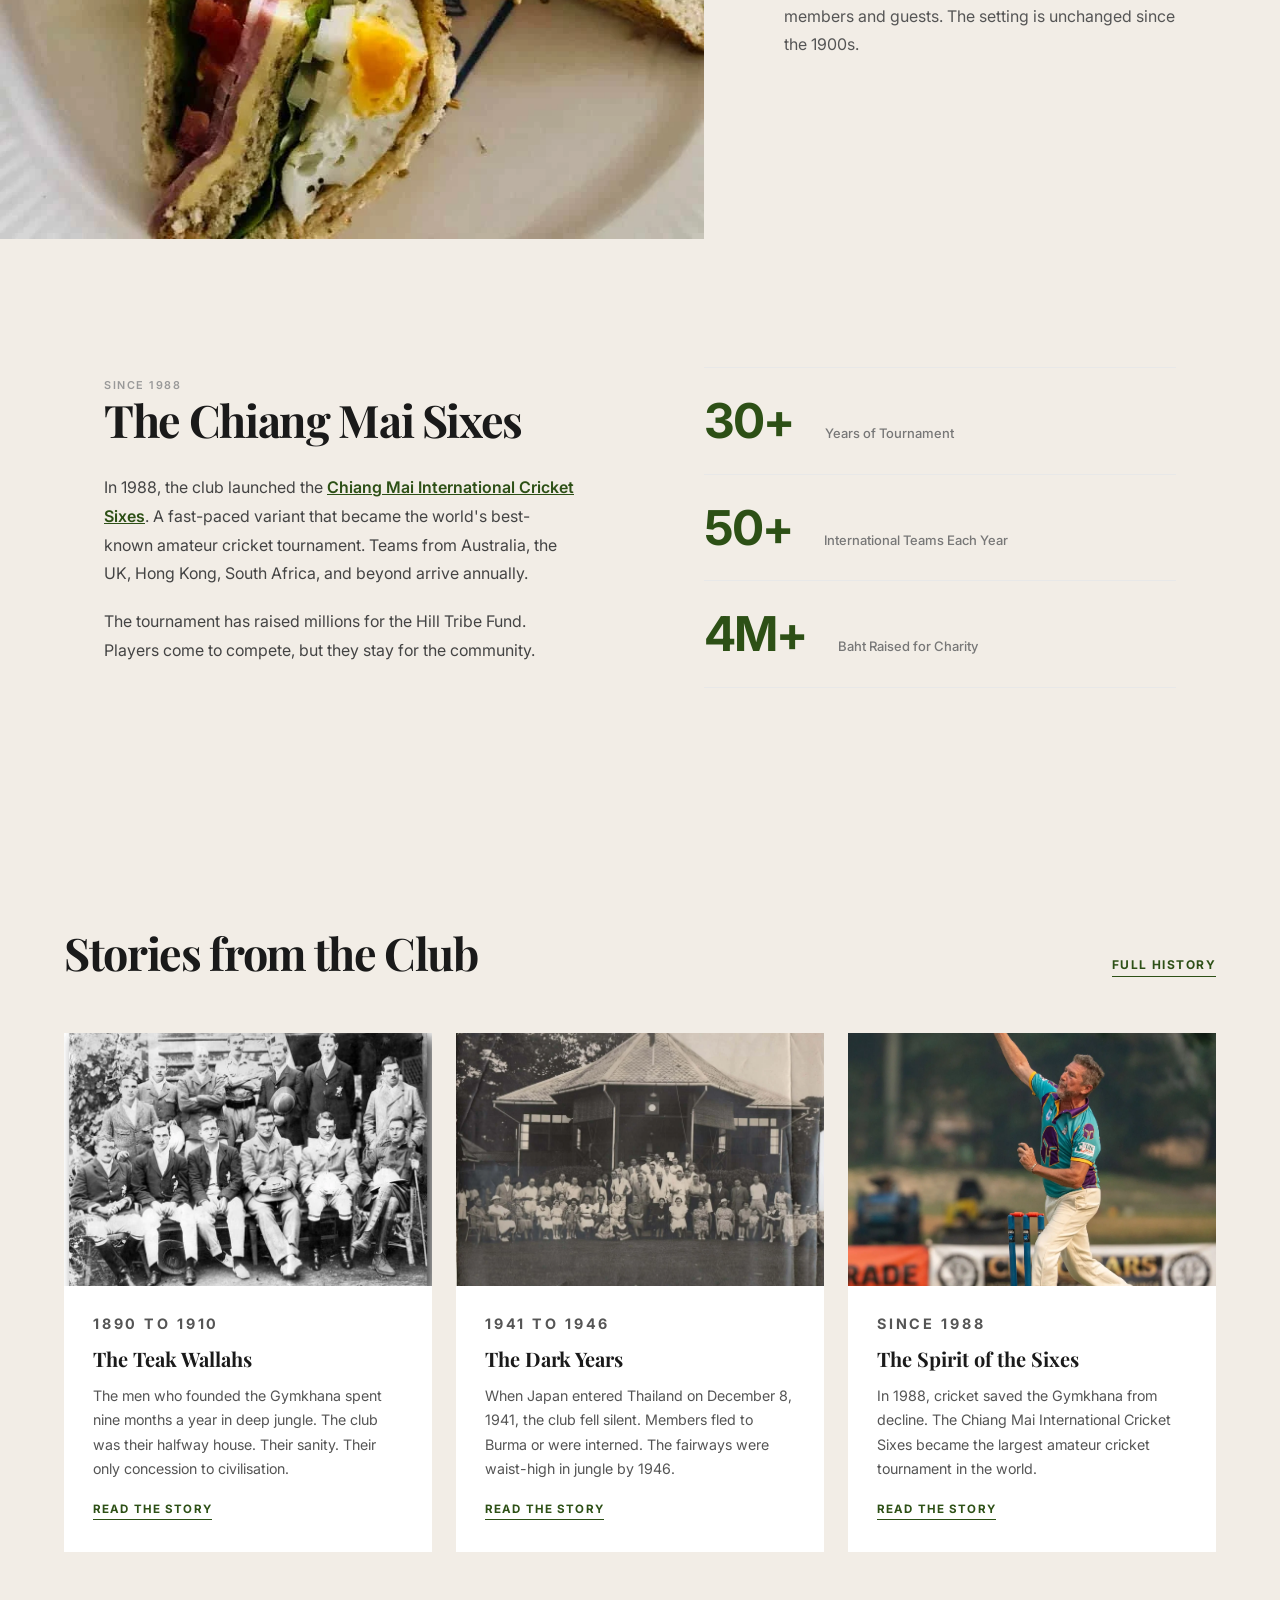
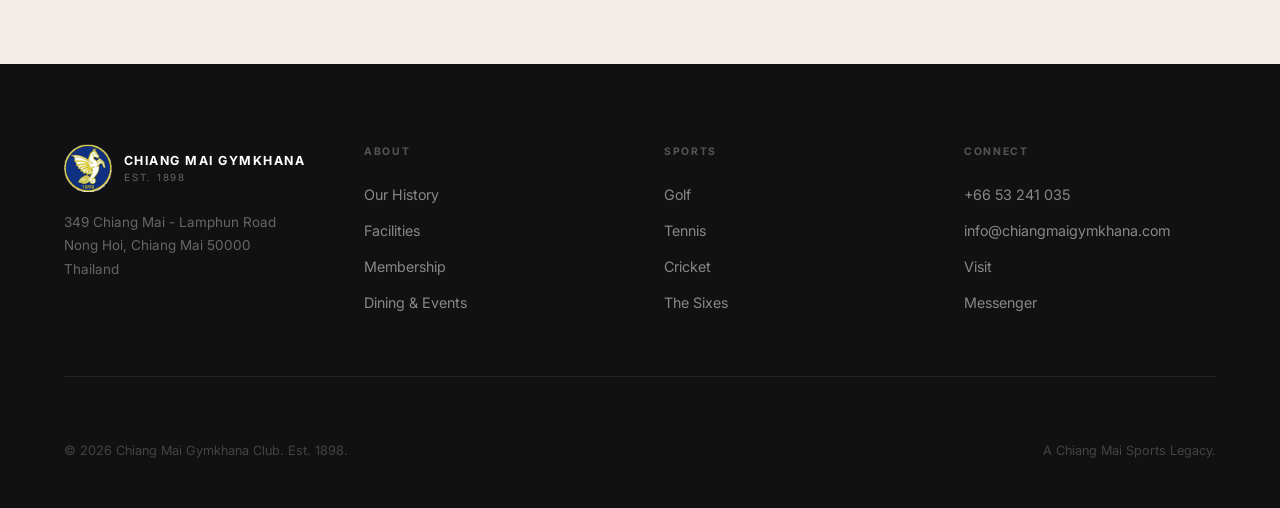
==== commit db32994c: "Correct over-narrow "teak company club" framing throughout The founders included diplomats, governme" ====
--- a/index.html
+++ b/index.html
@@ -872,7 +872,7 @@
         <div class="story-text">
             <span class="story-label">The Founders</span>
             <h2>The Teak Wallahs</h2>
-            <p>The founders were men of the jungle. Employees of the Borneo Company Limited and Bombay Burmah Trading Corporation who felled massive teak forests and dragged logs by elephant through northern Siam.</p>
+            <p>The founders were a cross-section of the expatriate community of northern Siam. Teak traders, yes, but also British consular officials, government foresters, a Thai nobleman, and others whose professions had nothing to do with timber. What they shared was isolation, and the need for somewhere to belong.</p>
             <p>Perhaps the most celebrated of the fourteen was Louis Thomas Gunnis Leonowens, son of Anna Leonowens. In 1898 he was a Borneo Company agent who had been running operations in Chiang Mai since 1889. A teak trader, polo obsessive, and adventurer, his exploits became legendary in colonial history. The trading company he founded in 1905 still operates today.</p>
         </div>
         <div class="story-image">
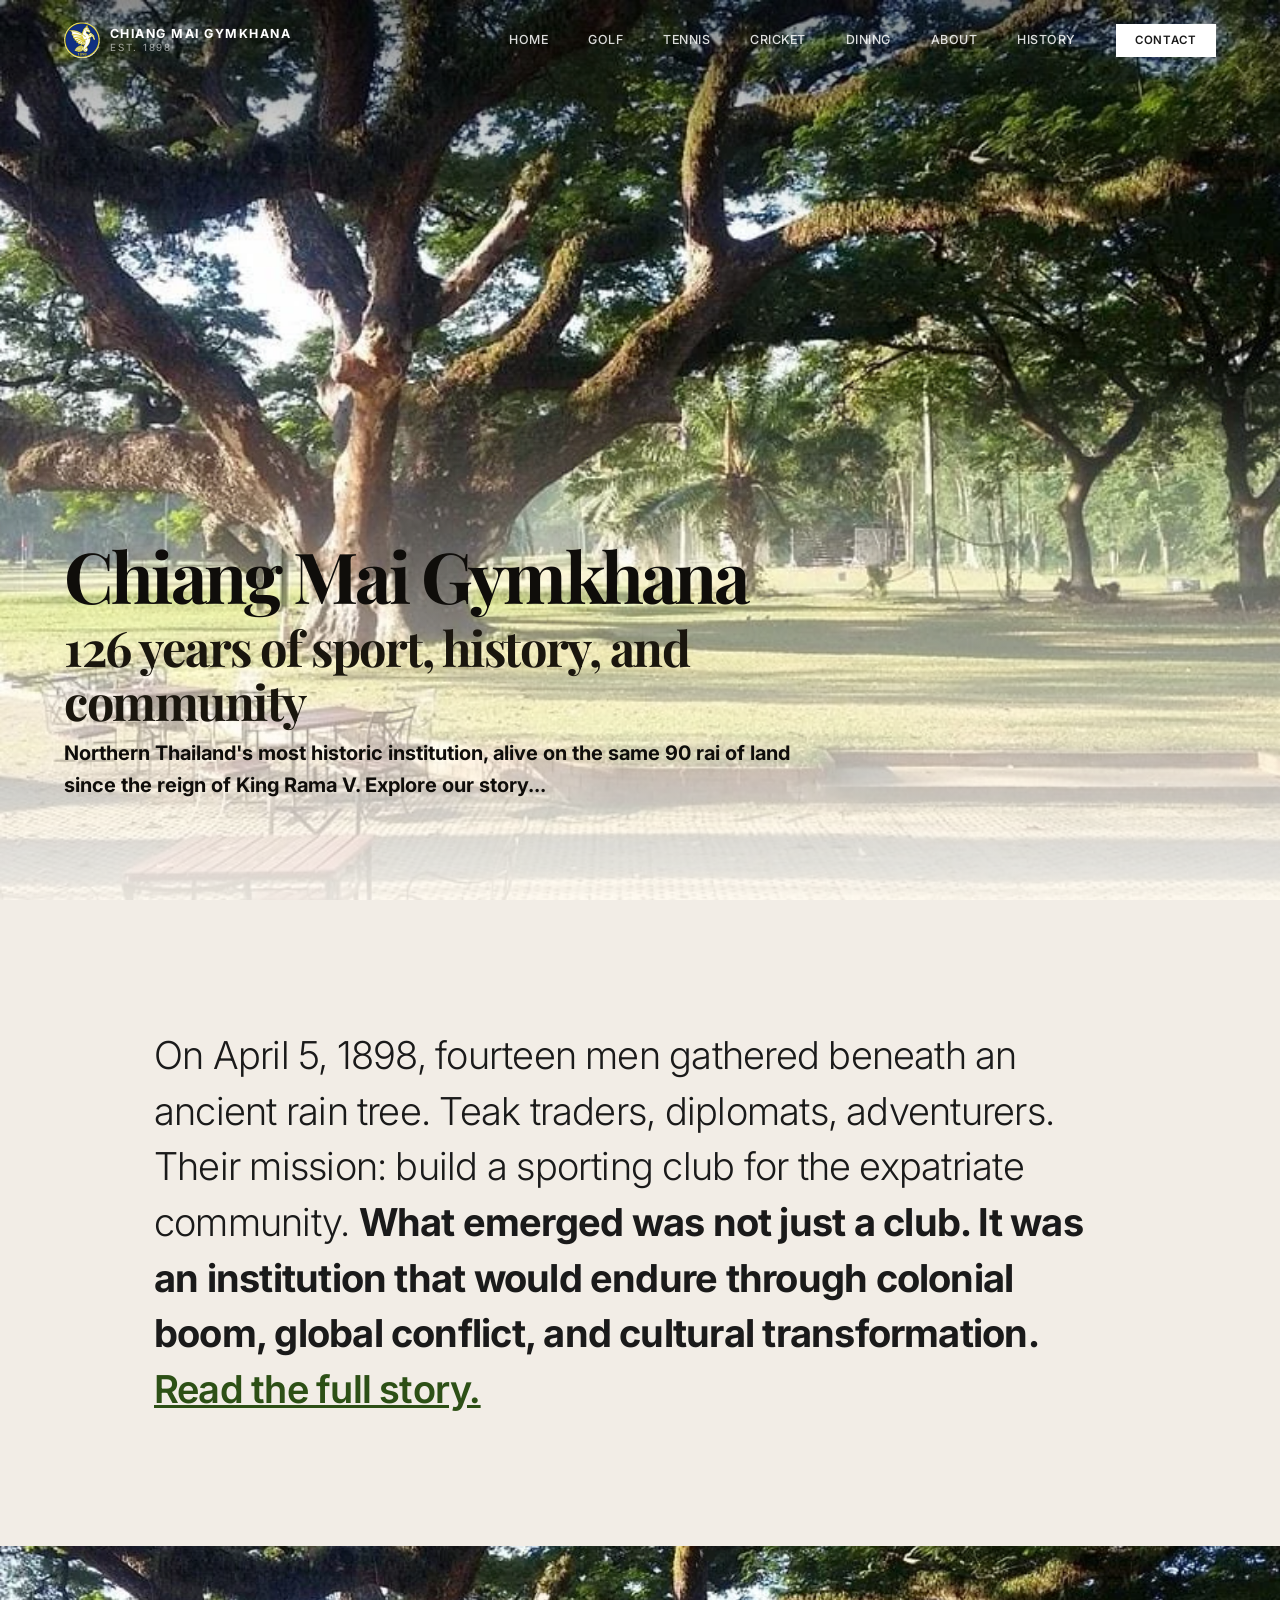
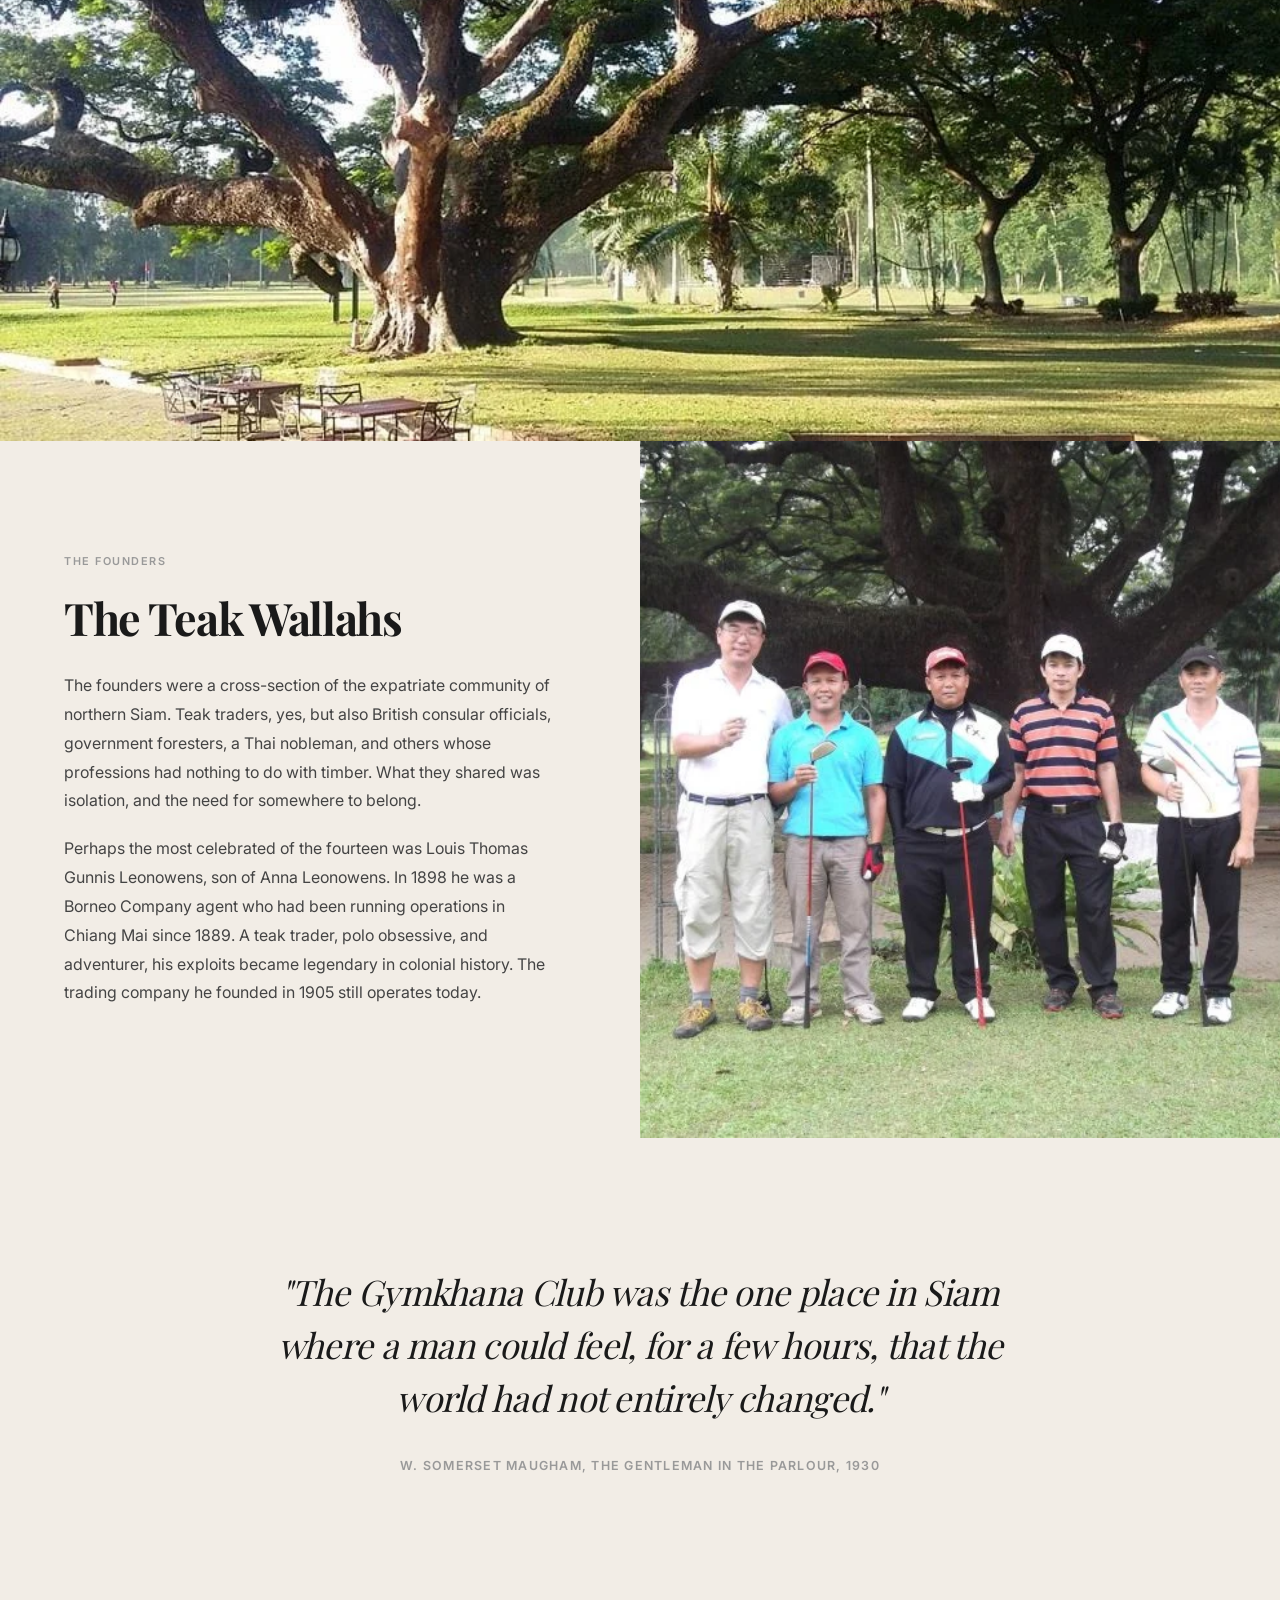
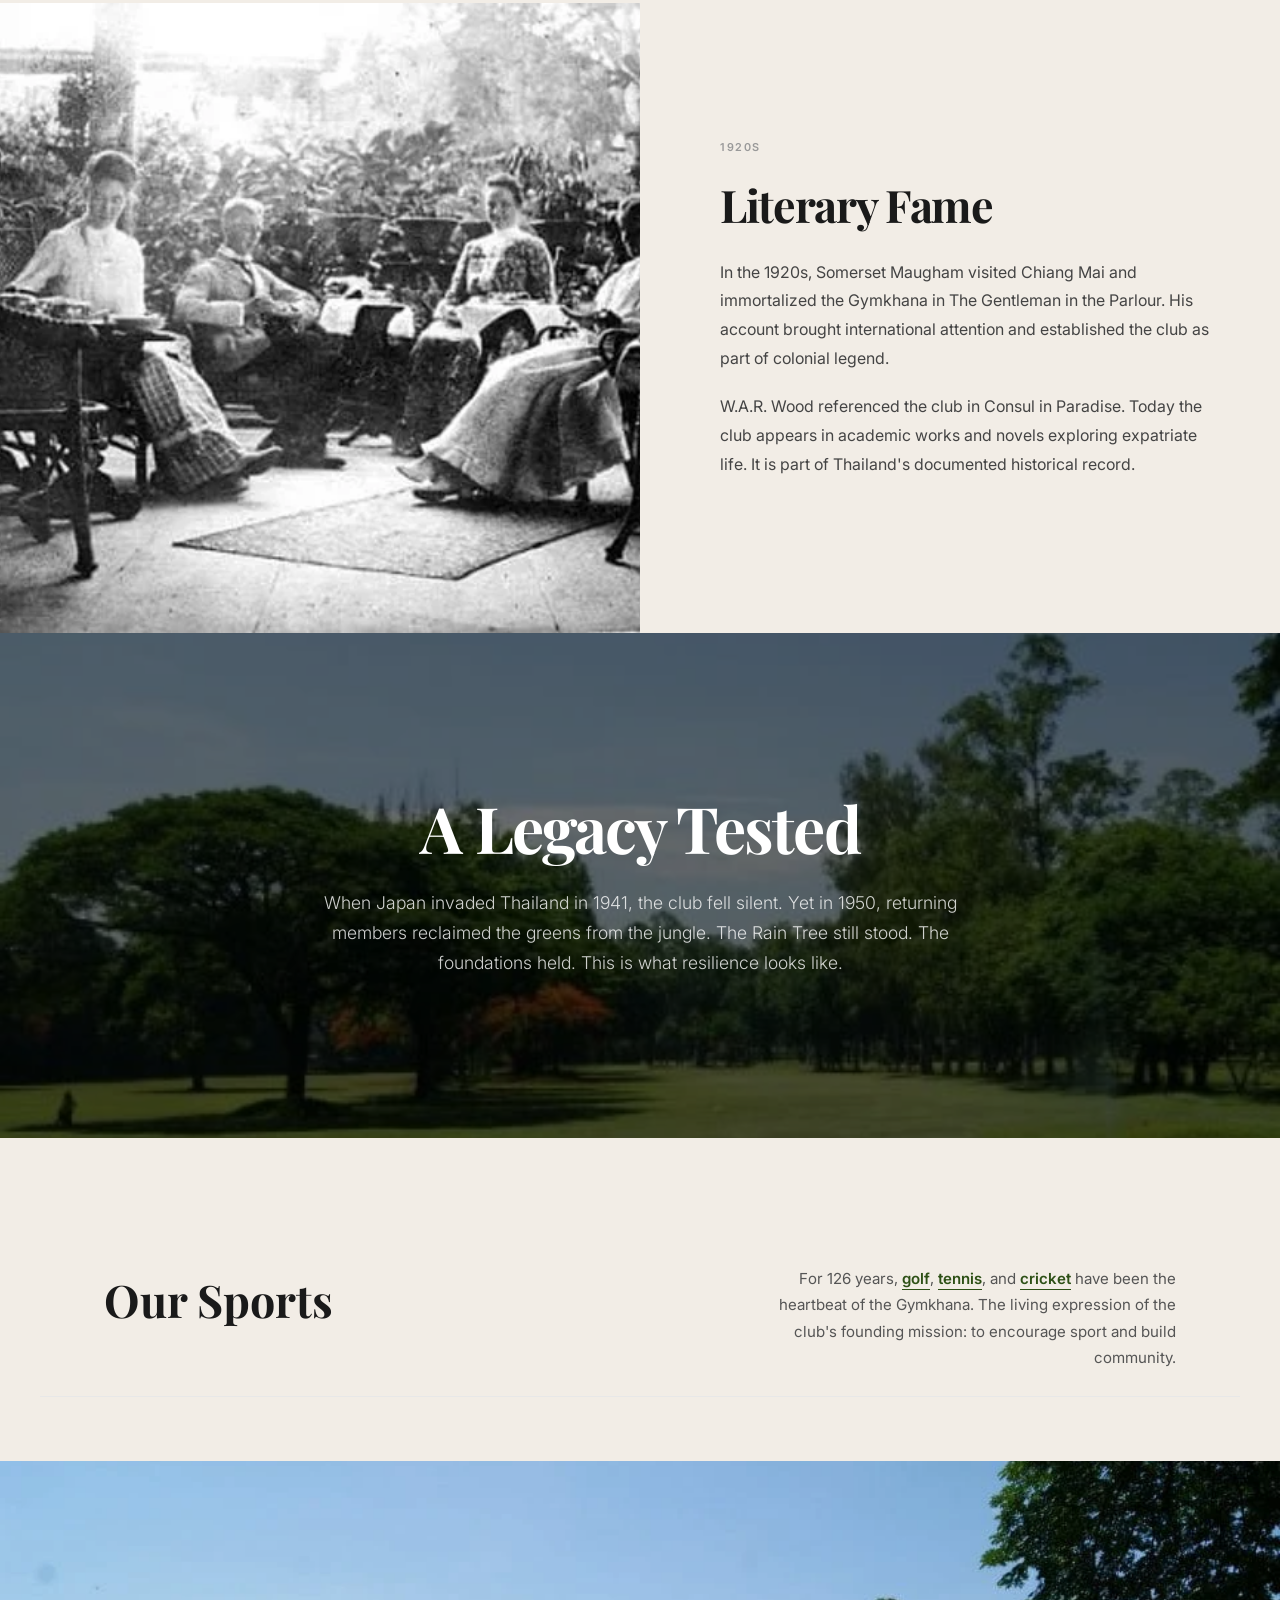
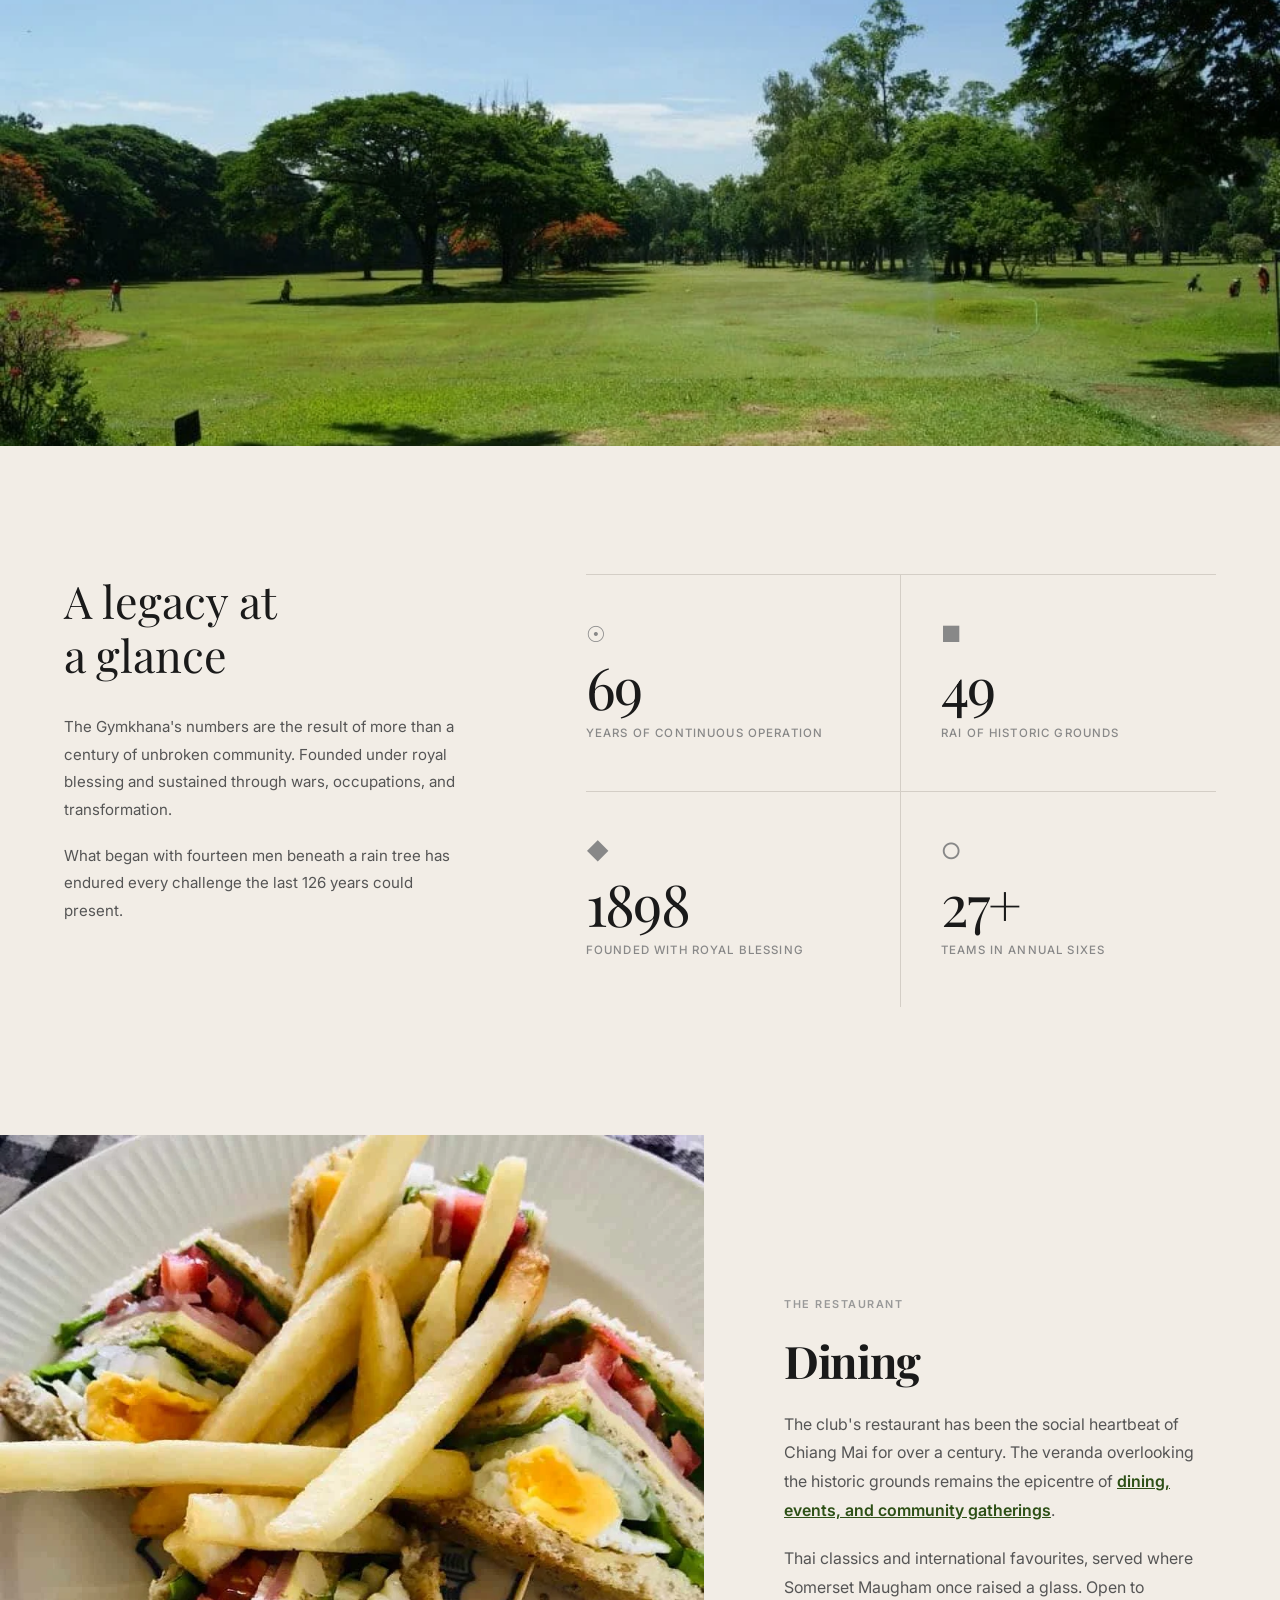
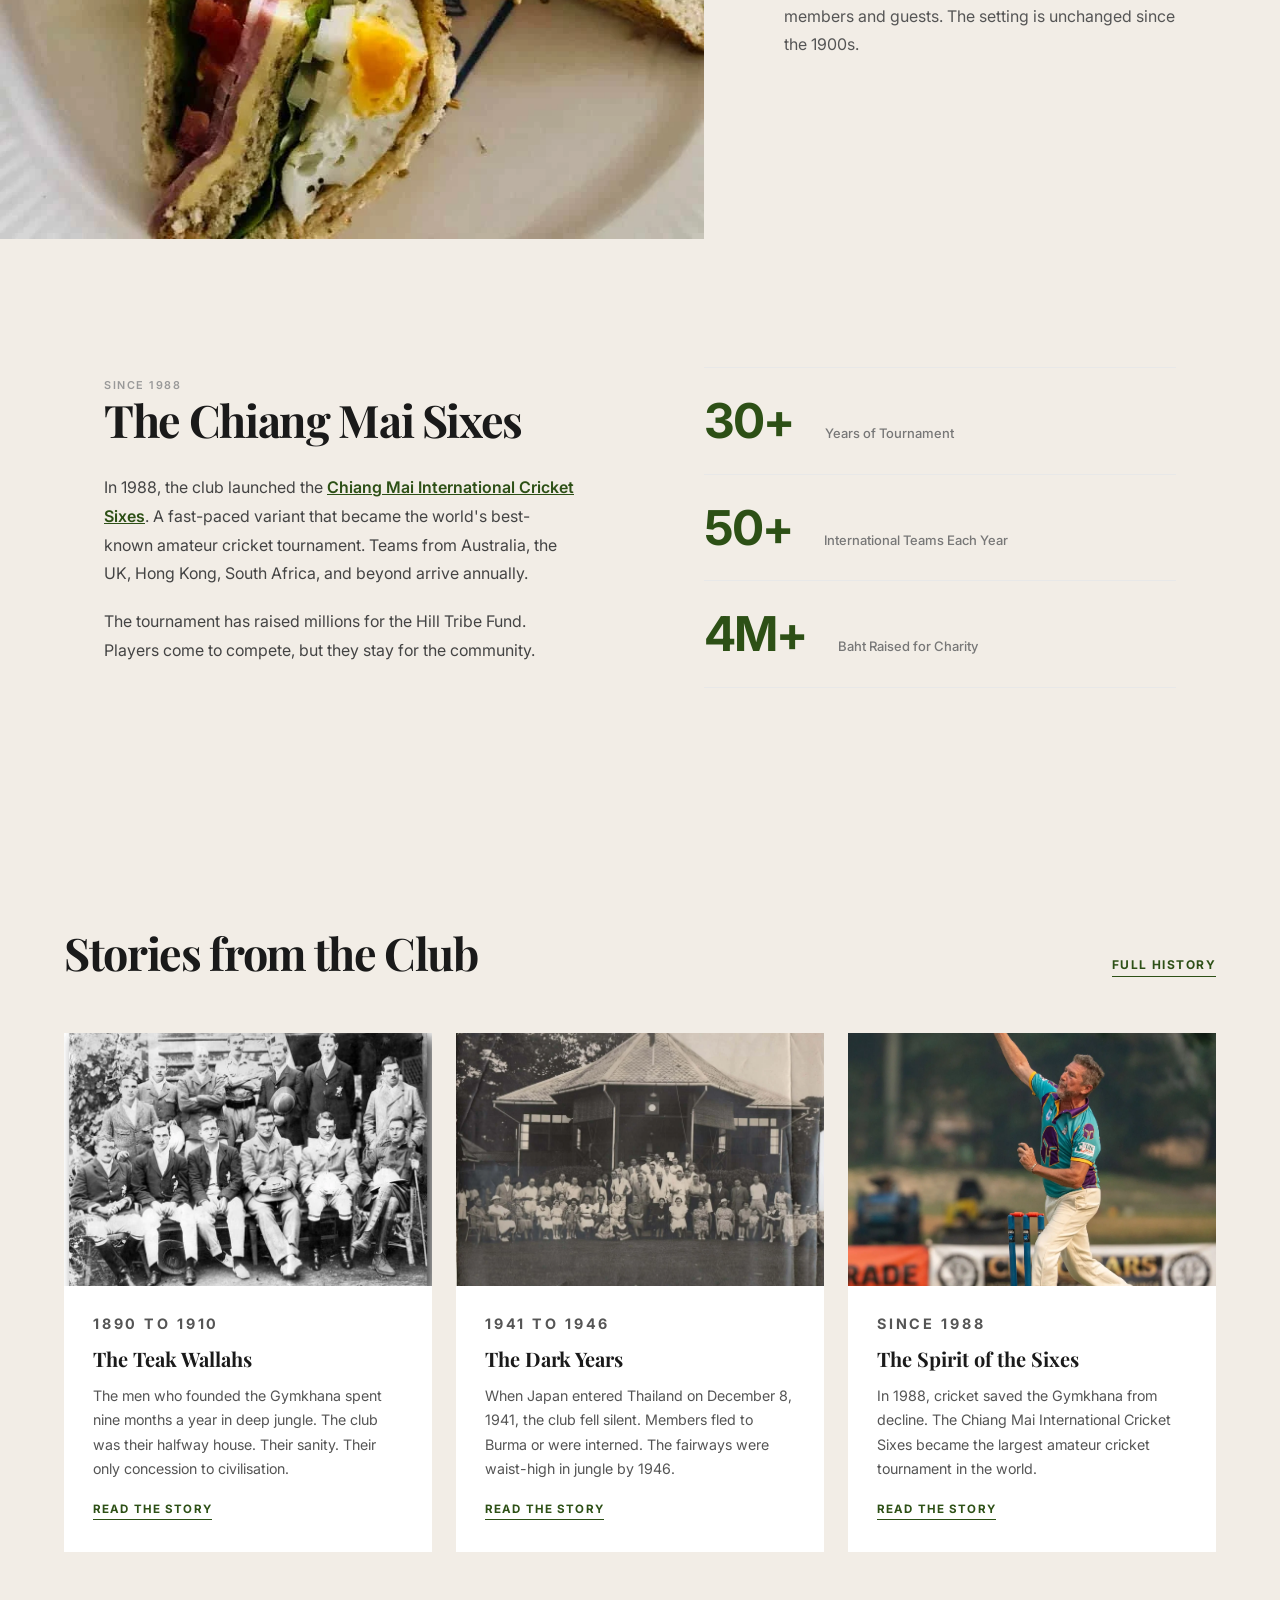
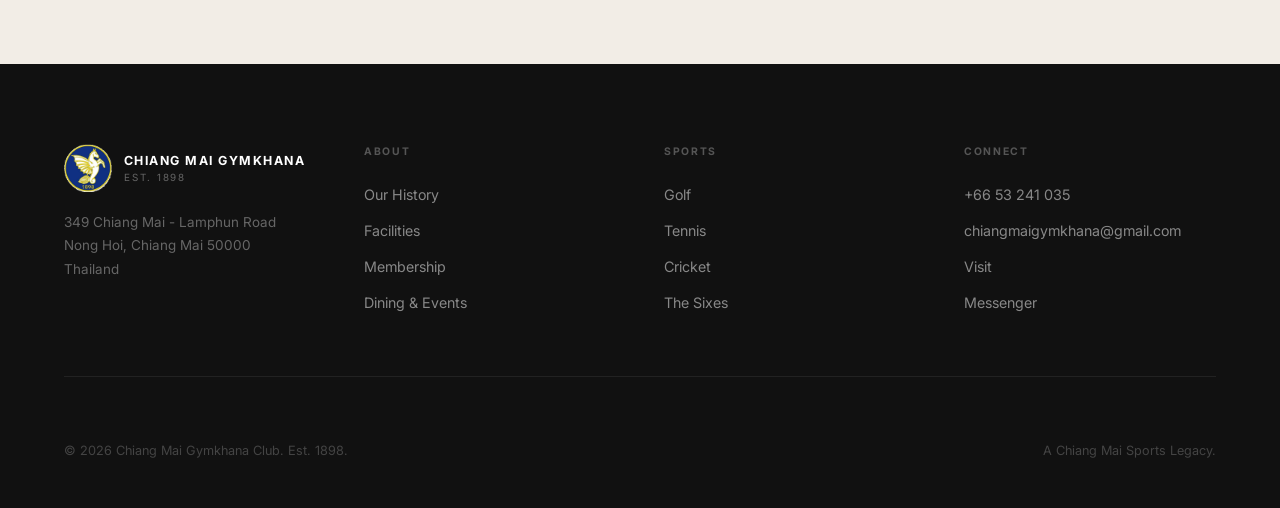
==== commit fa2a4641: "Update contact email to Gmail and add Cloudflare Web Analytics to all pages Co-Authored-By: Claude S" ====
--- a/index.html
+++ b/index.html
@@ -1070,7 +1070,7 @@
             <div class="footer-column">
                 <h4>Connect</h4>
                 <a href="tel:+66532410">+66 53 241 035</a>
-                <a href="mailto:info@chiangmaigymkhana.com">info@chiangmaigymkhana.com</a>
+                <a href="mailto:chiangmaigymkhana@gmail.com">chiangmaigymkhana@gmail.com</a>
                 <a href="pages/about.html">Visit</a>
                 <a href="https://m.me/chiangmai.gymkhana" target="_blank">Messenger</a>
             </div>
@@ -1148,5 +1148,8 @@
     }
 
     </script>
+<!-- Cloudflare Web Analytics -->
+<script defer src='https://static.cloudflareinsights.com/beacon.min.js' data-cf-beacon='{"token": "751a2fb6e7e645e3aa7267cfcfa8bed6"}'></script>
+<!-- End Cloudflare Web Analytics -->
 </body>
 </html>
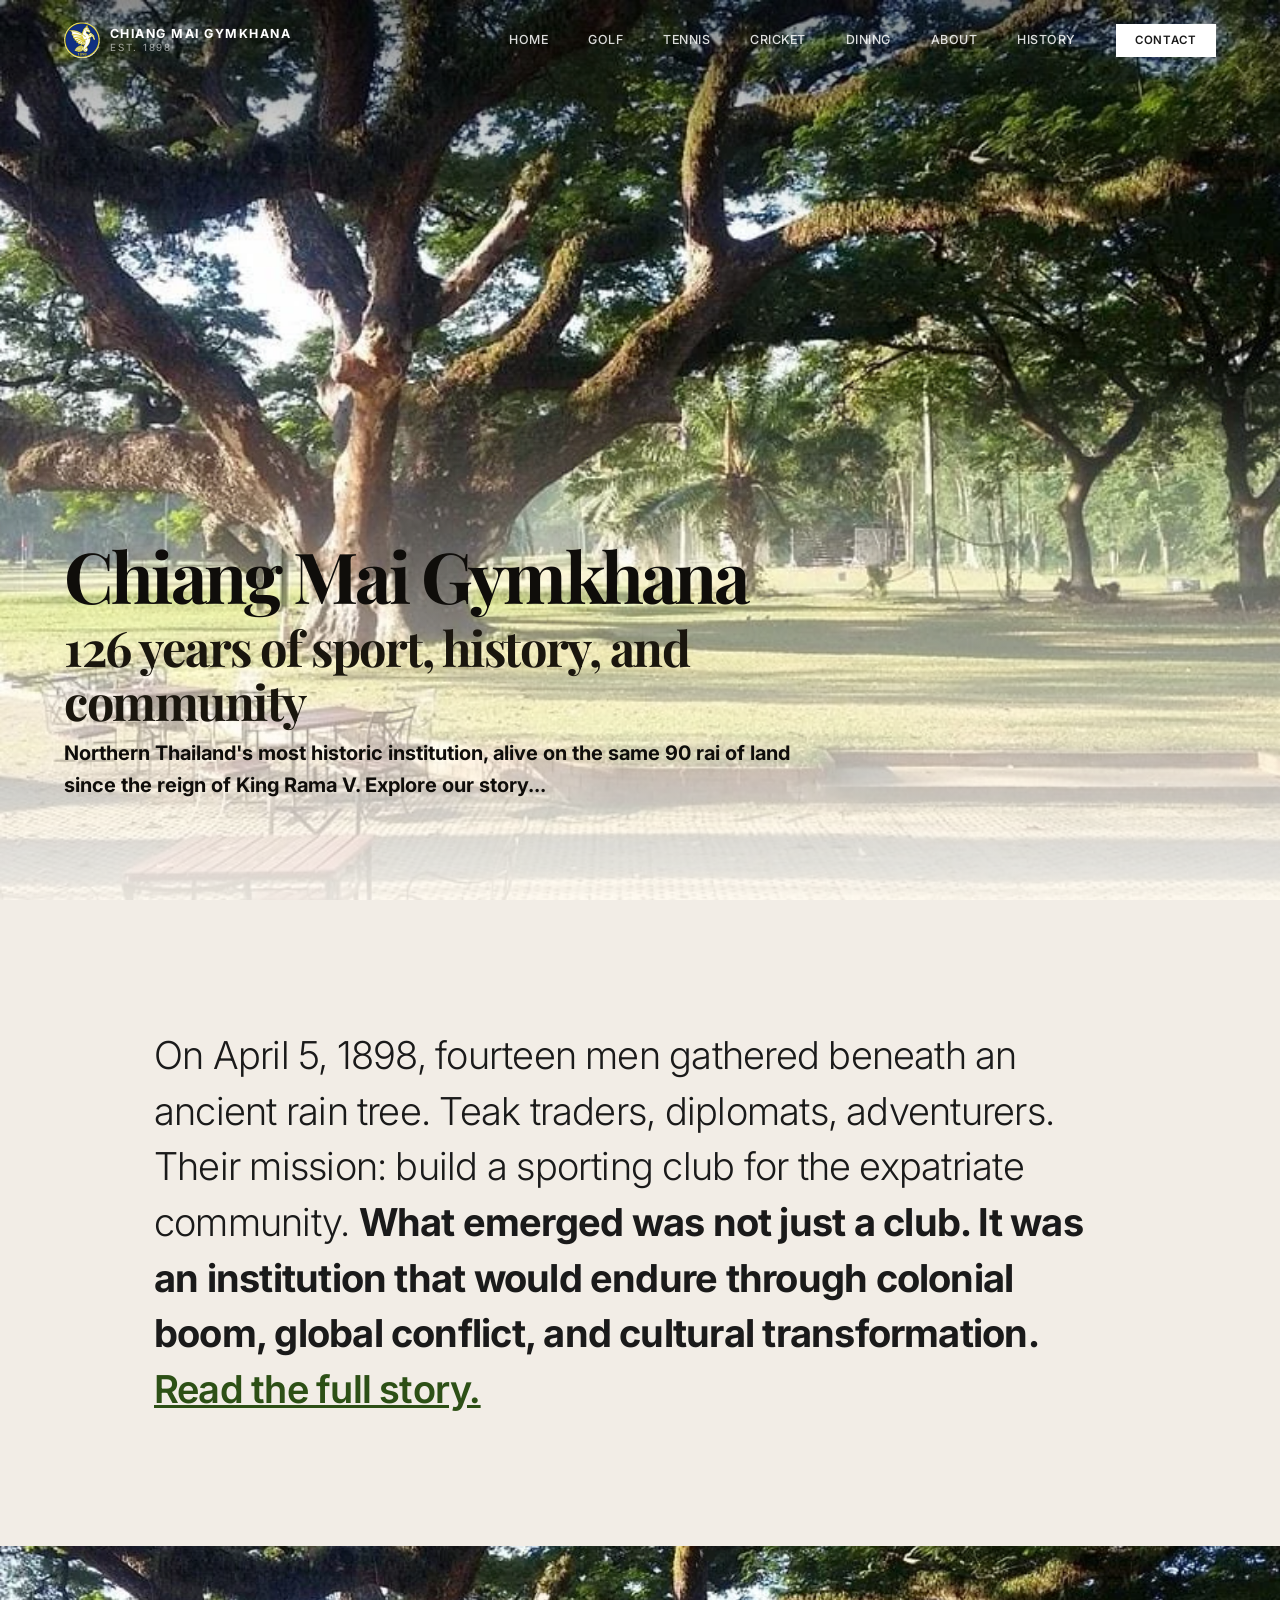
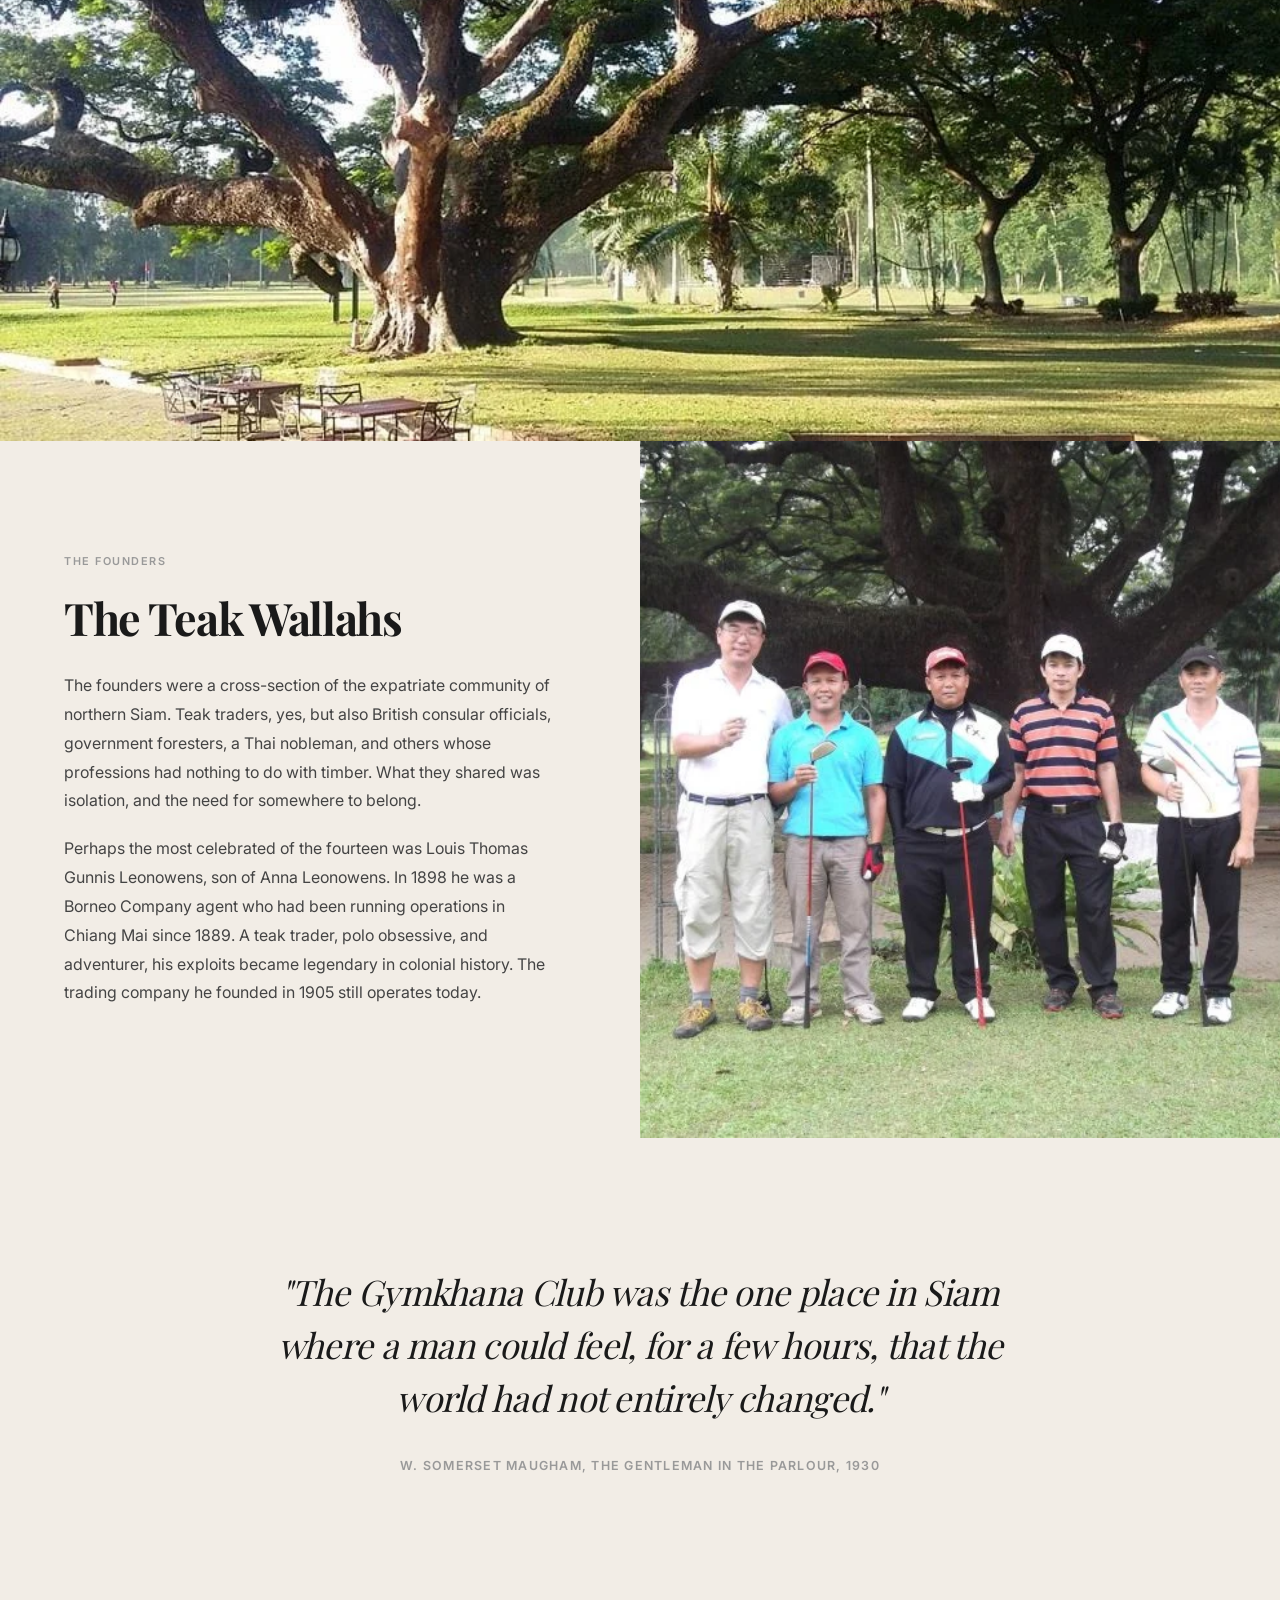
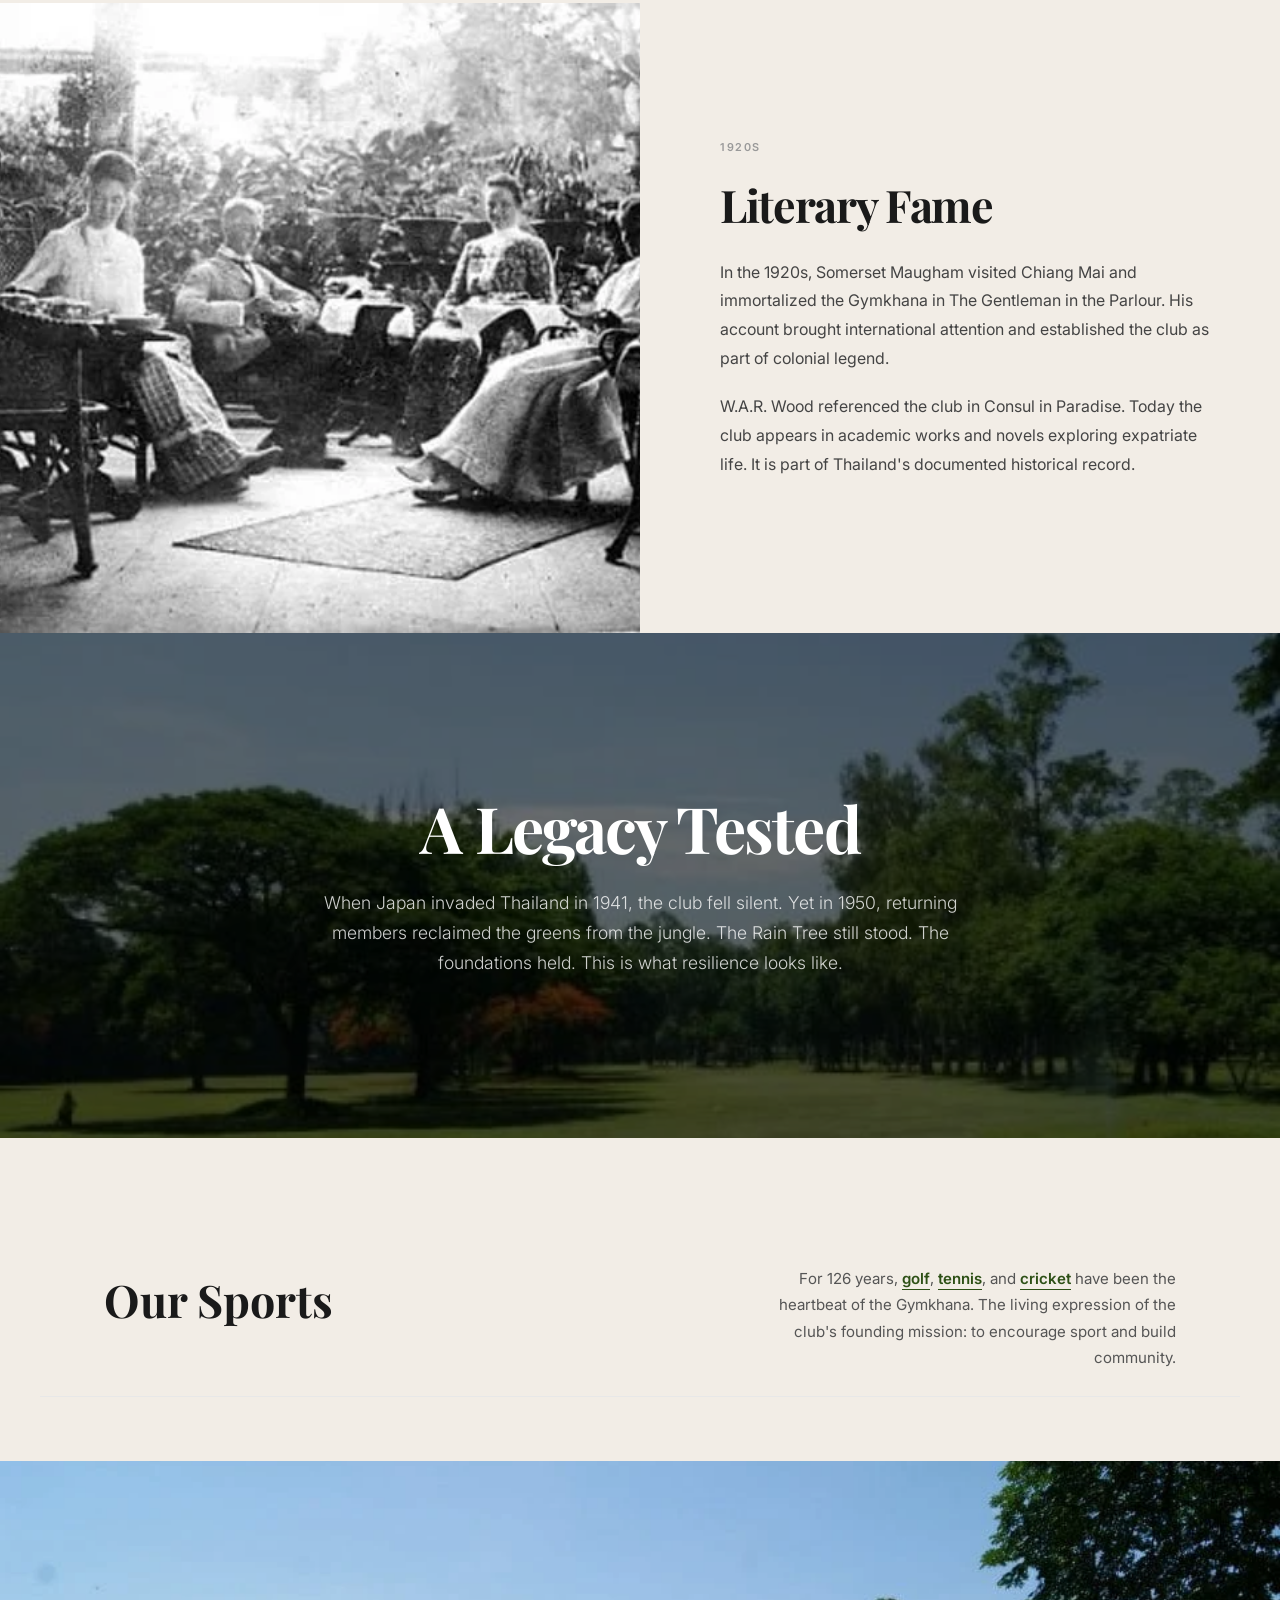
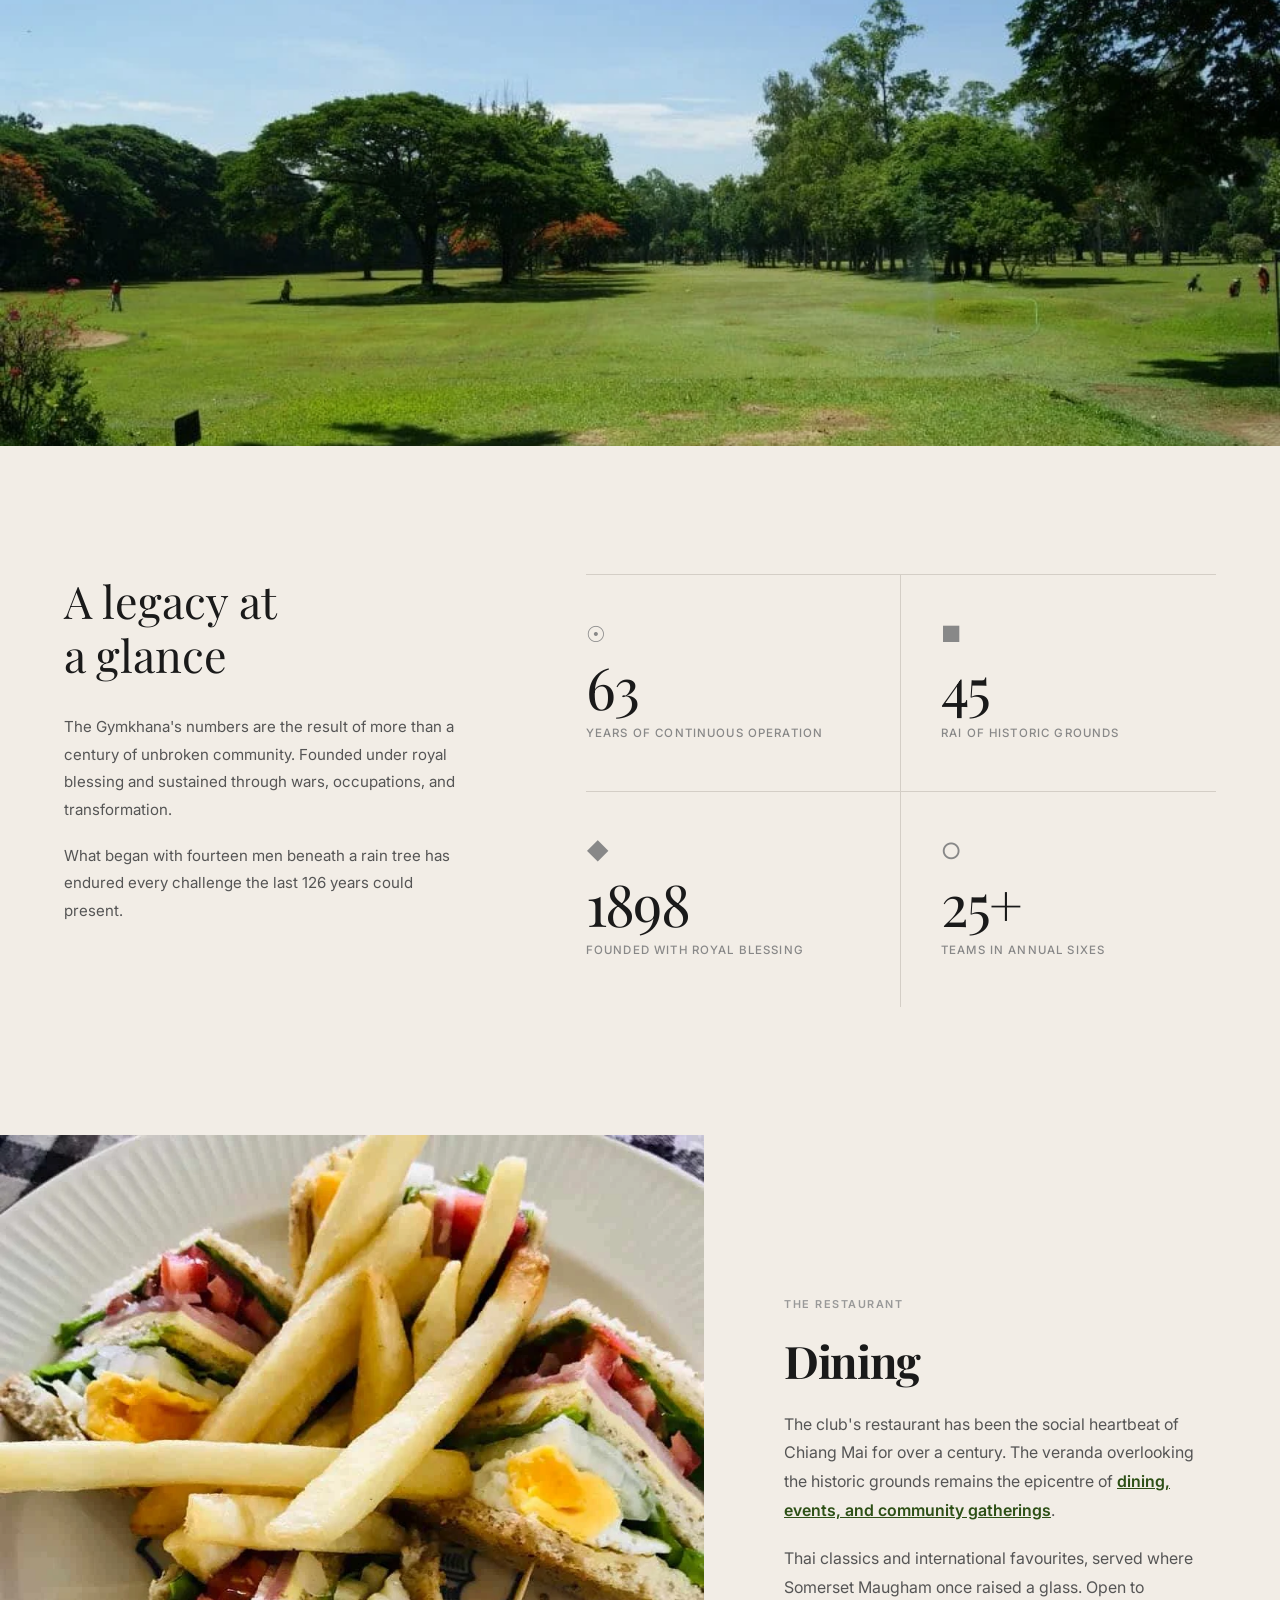
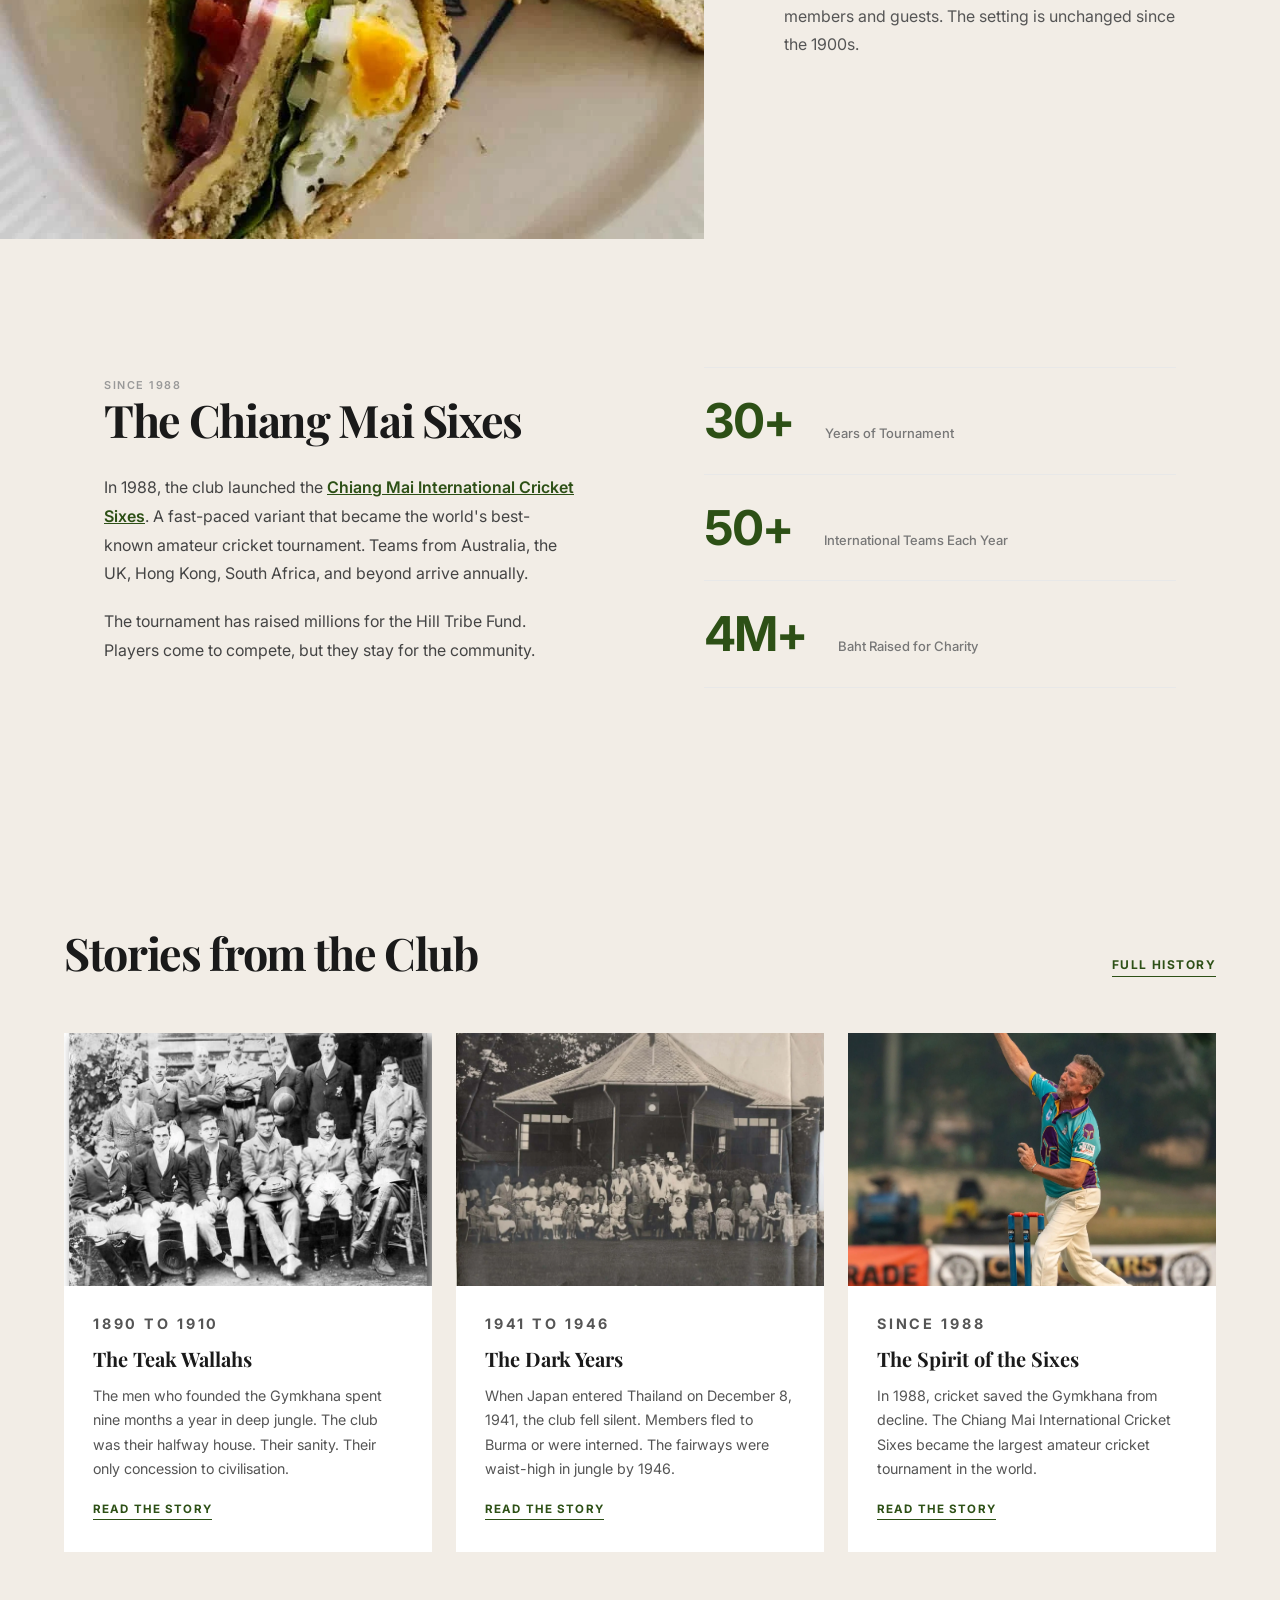
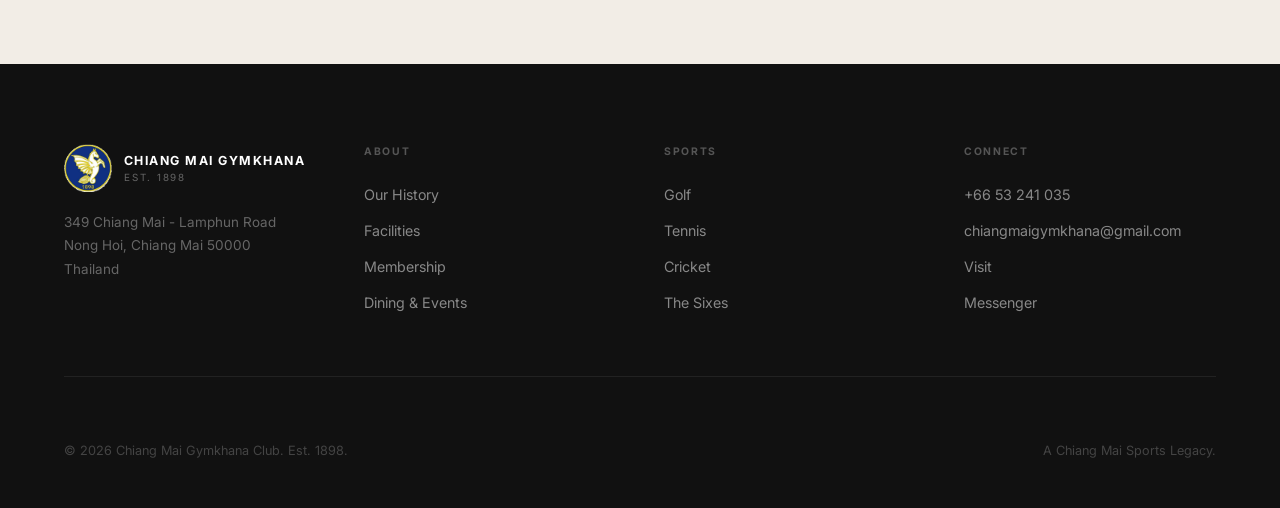
==== commit d2a009c7: "Add Google Analytics (gtag.js) to all live pages Adds GA4 tag (G-FE5F83RLE1) to head of every page a" ====
--- a/index.html
+++ b/index.html
@@ -1,6 +1,16 @@
 <!DOCTYPE html>
 <html lang="en">
 <head>
+  <!-- Google tag (gtag.js) -->
+  <script async src="https://www.googletagmanager.com/gtag/js?id=G-FE5F83RLE1"></script>
+  <script>
+    window.dataLayer = window.dataLayer || [];
+    function gtag(){dataLayer.push(arguments);}
+    gtag('js', new Date());
+
+    gtag('config', 'G-FE5F83RLE1');
+  </script>
+
     <meta charset="UTF-8">
     <meta name="viewport" content="width=device-width, initial-scale=1.0">
     <meta name="description" content="The oldest sports club in northern Thailand, founded 1898. Golf, cricket, tennis, dining and events in Chiang Mai. Home of the Chiang Mai International Cricket Sixes.">
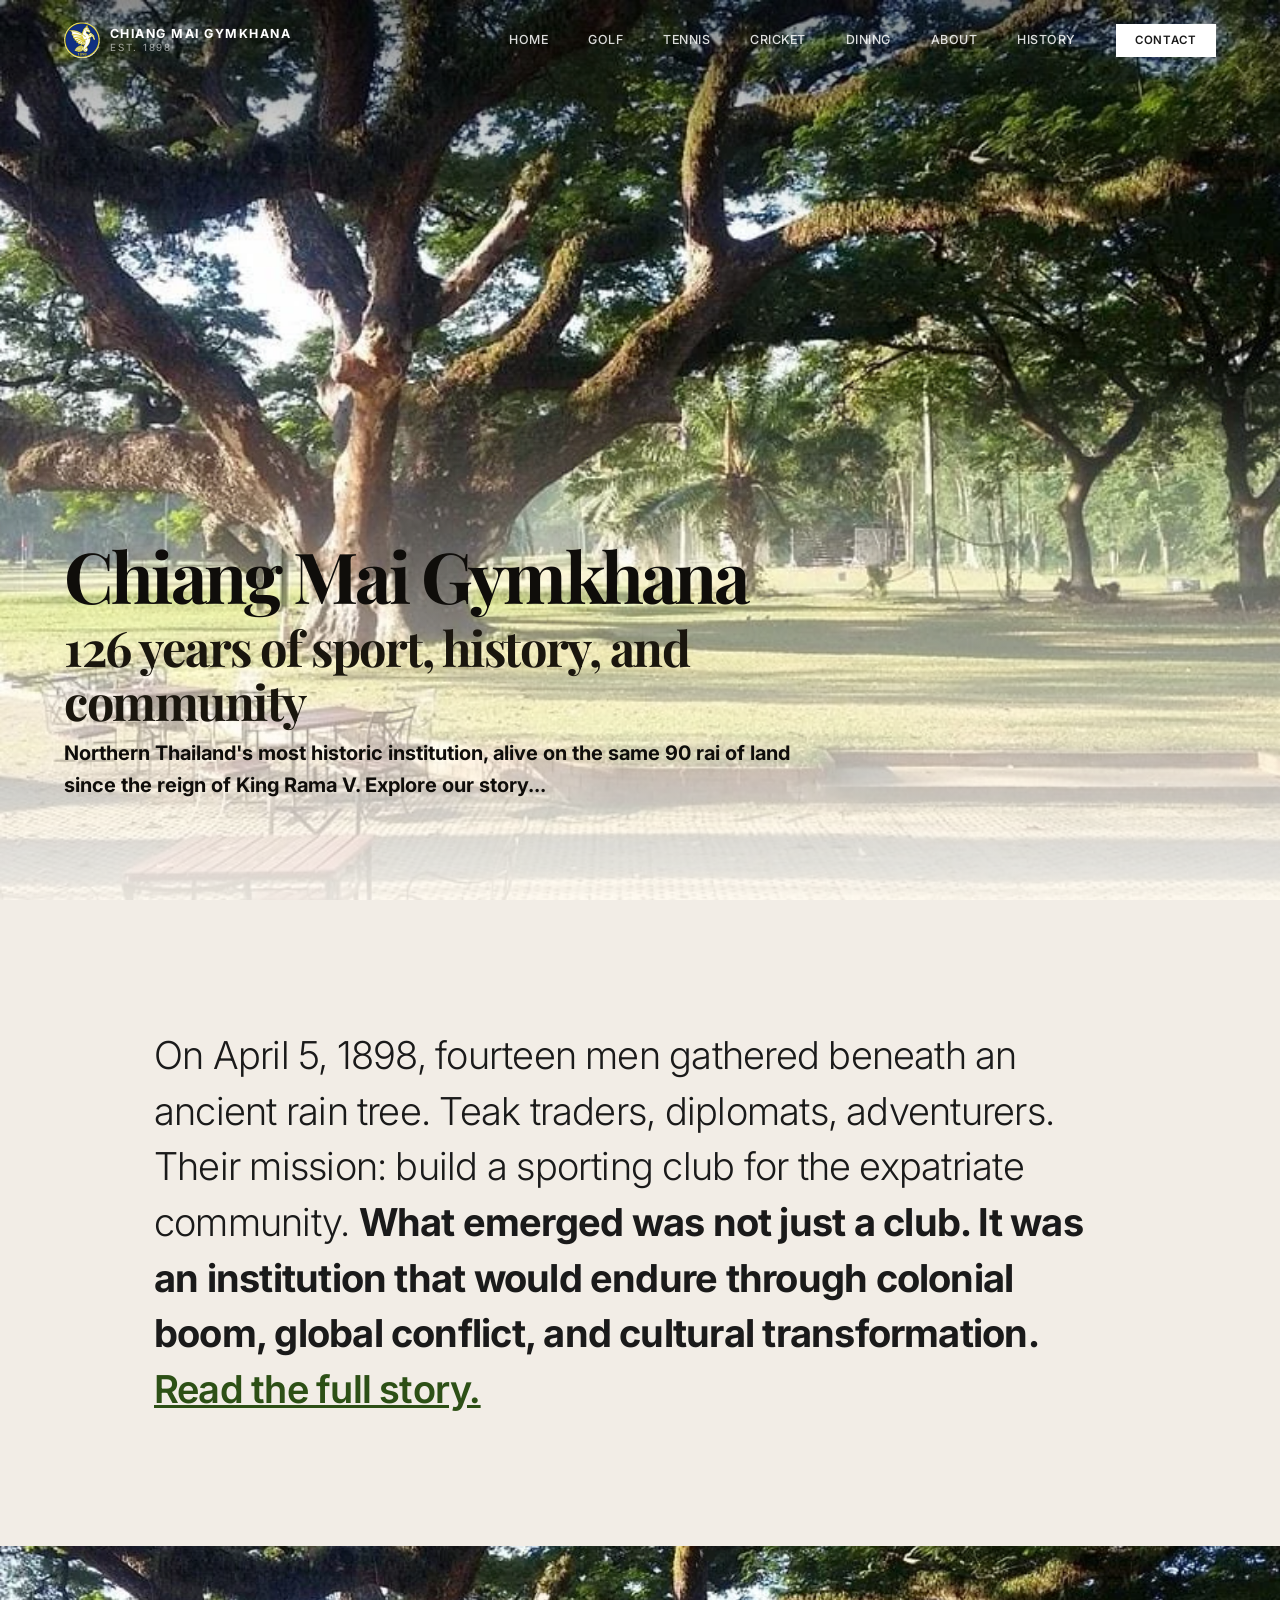
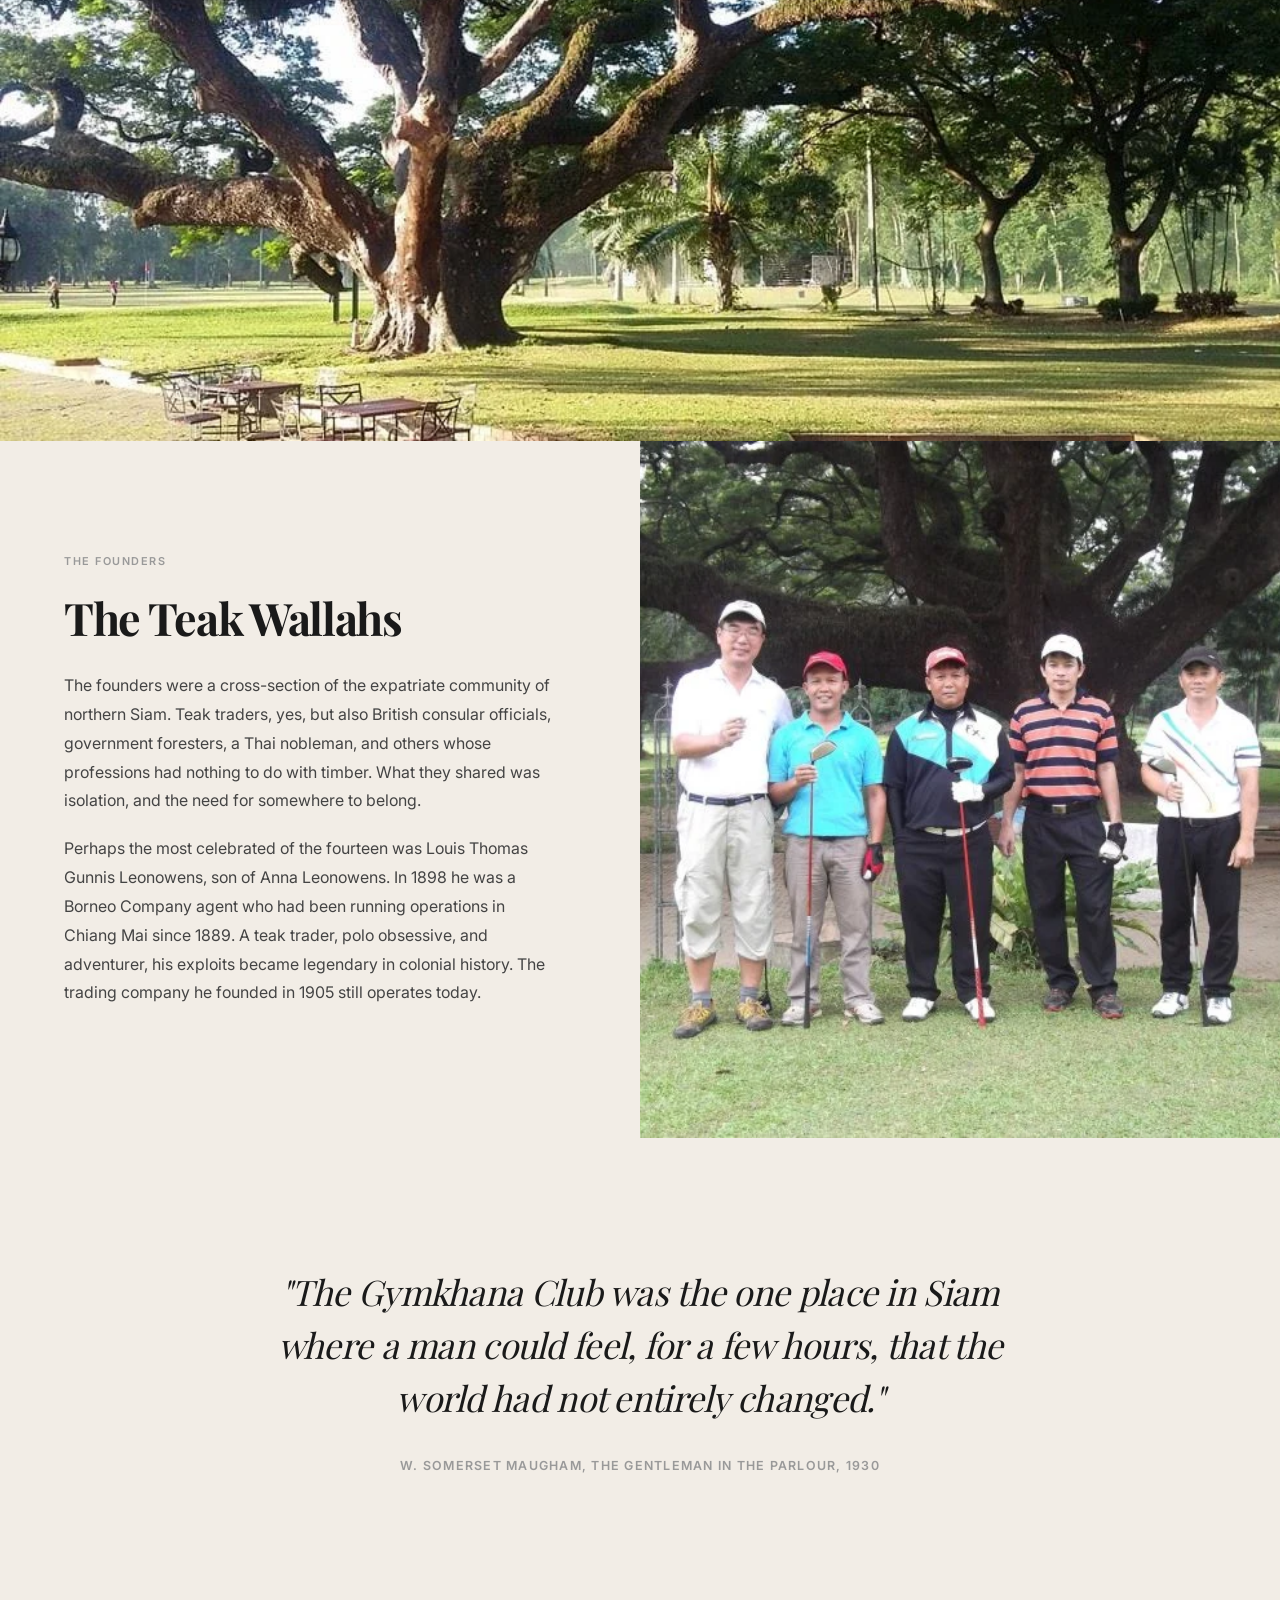
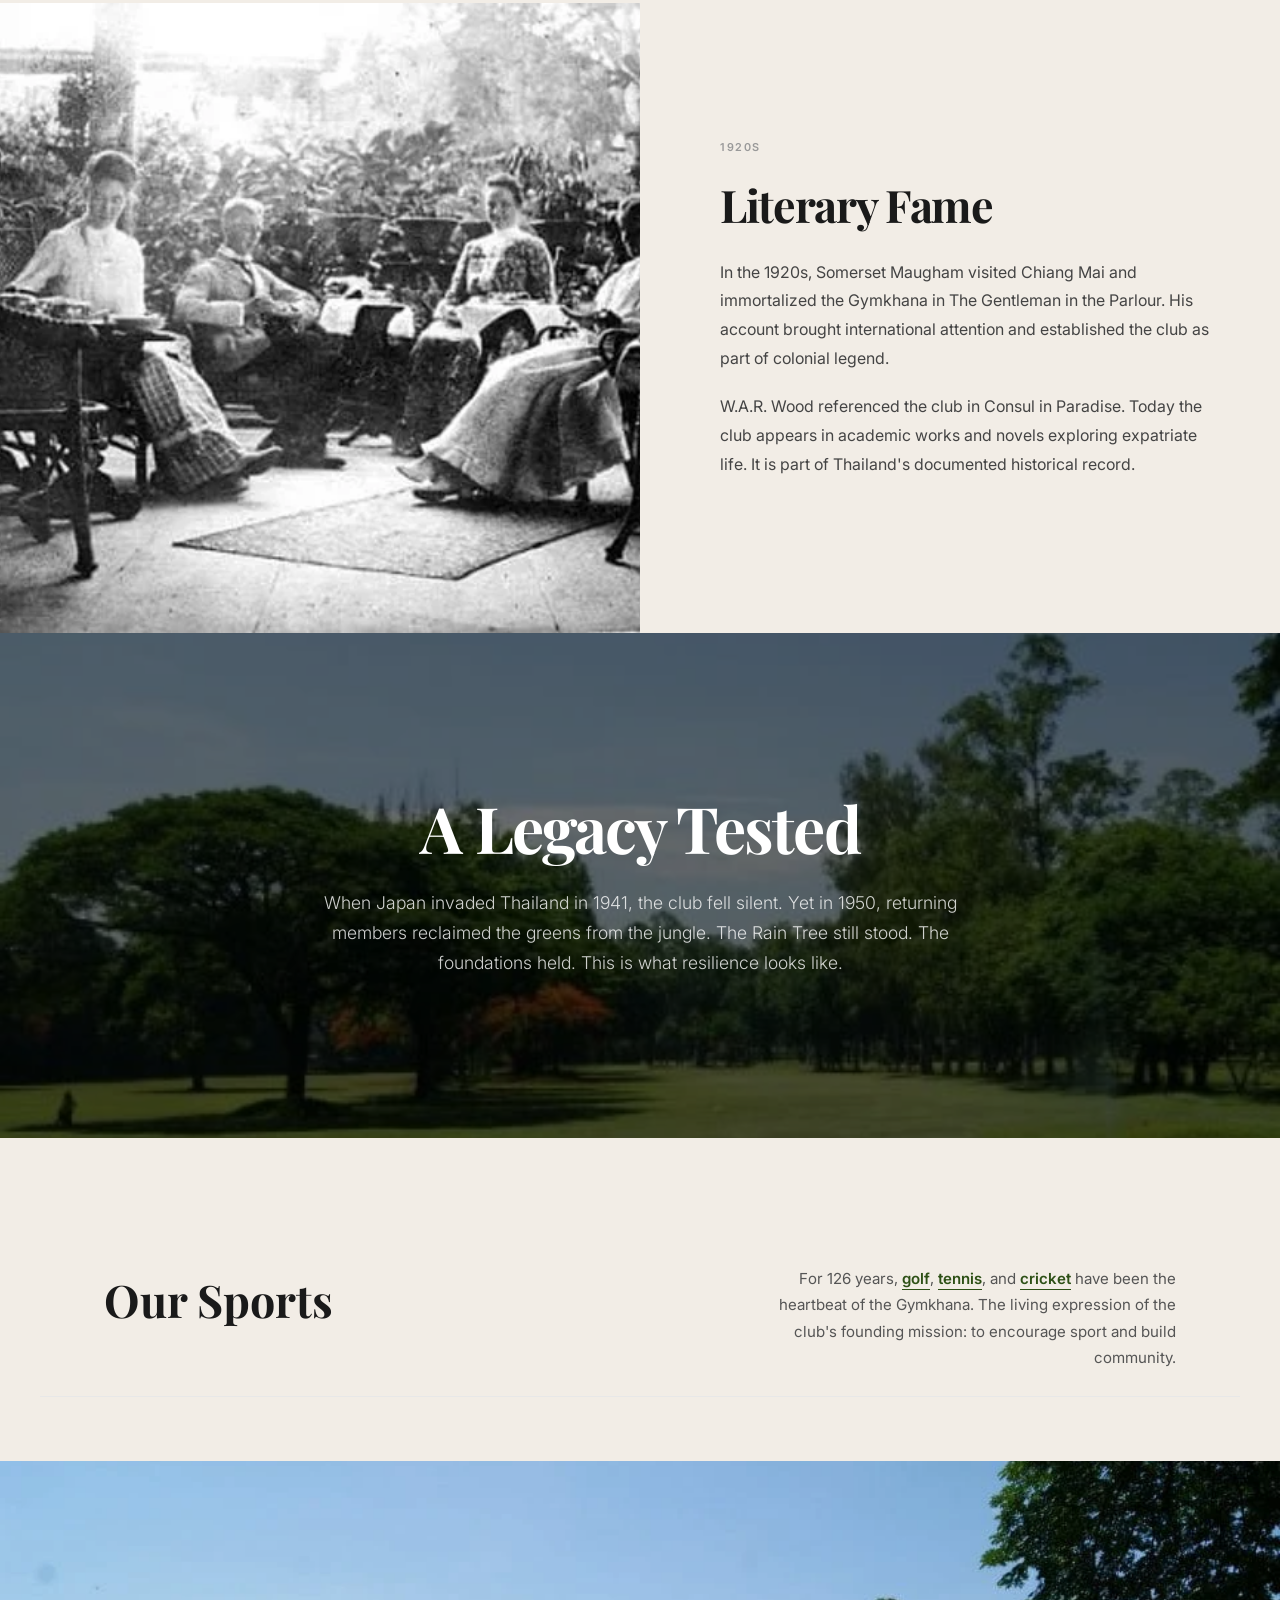
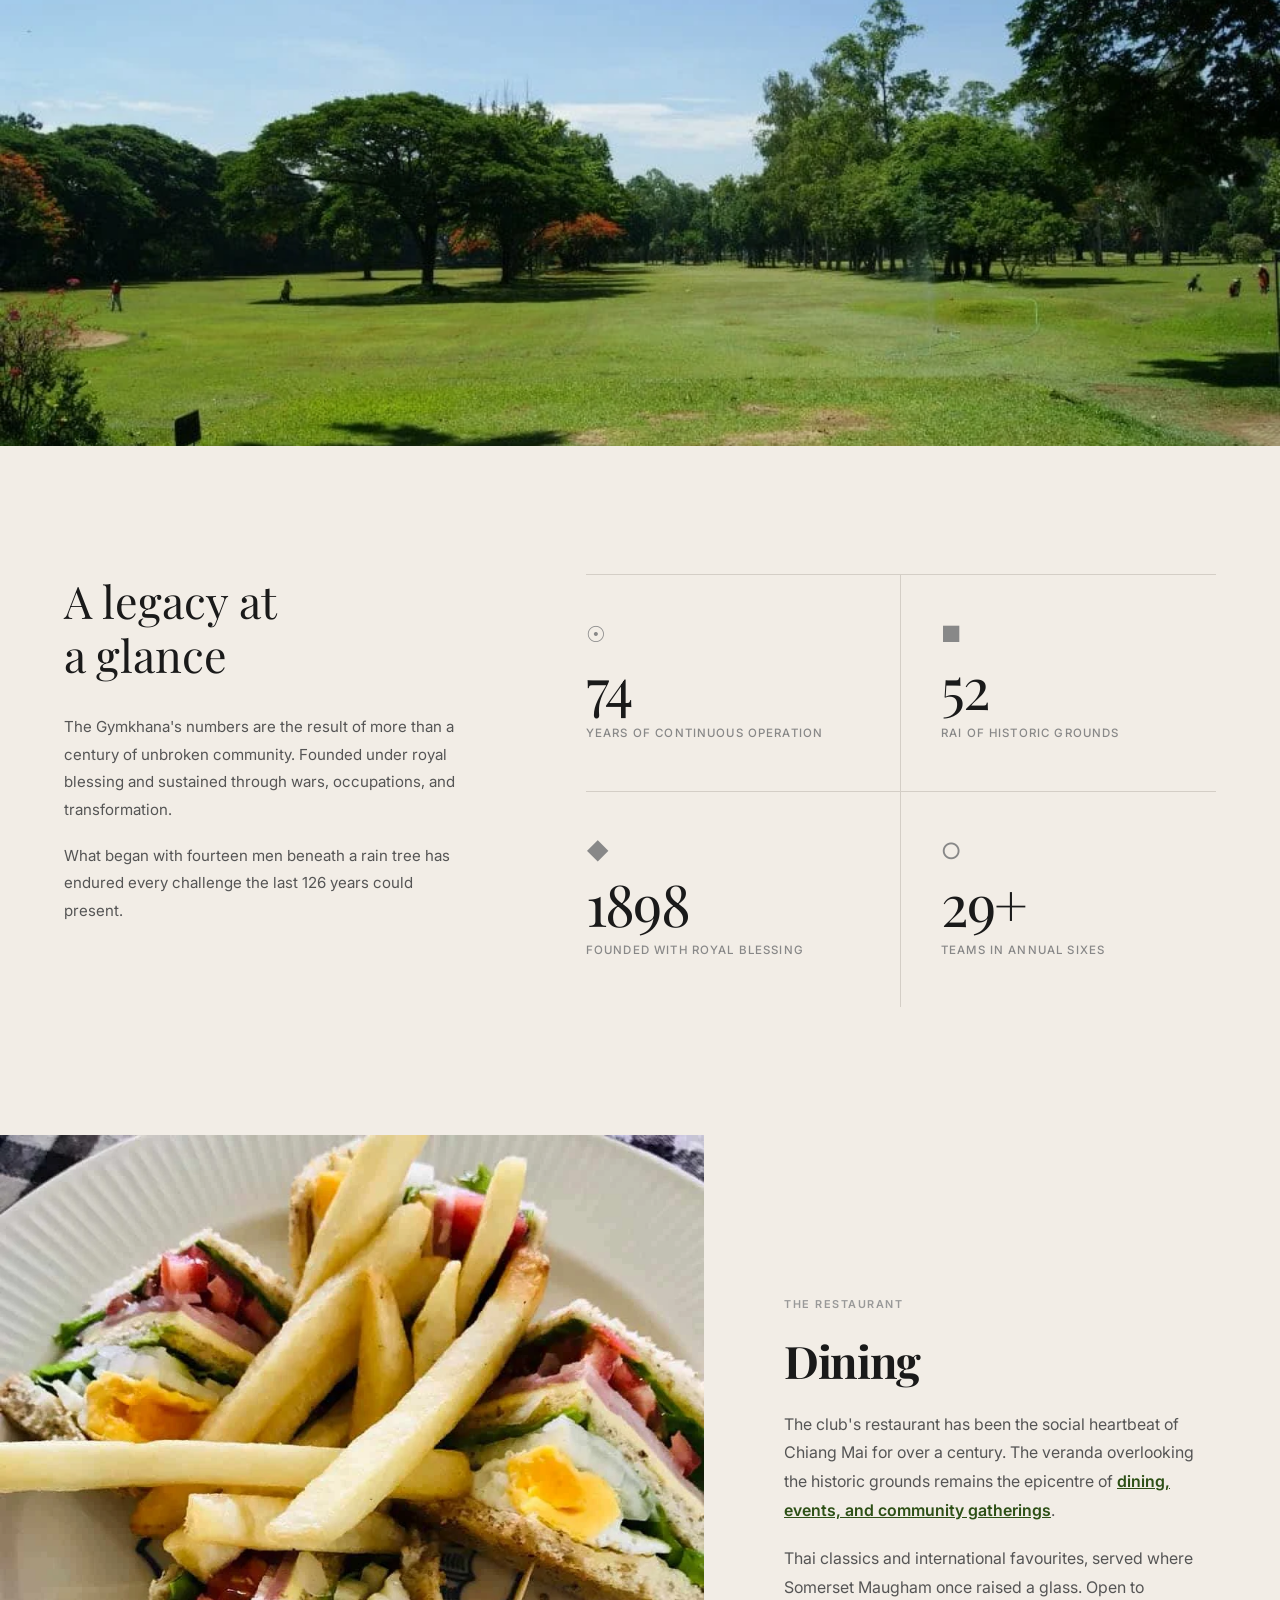
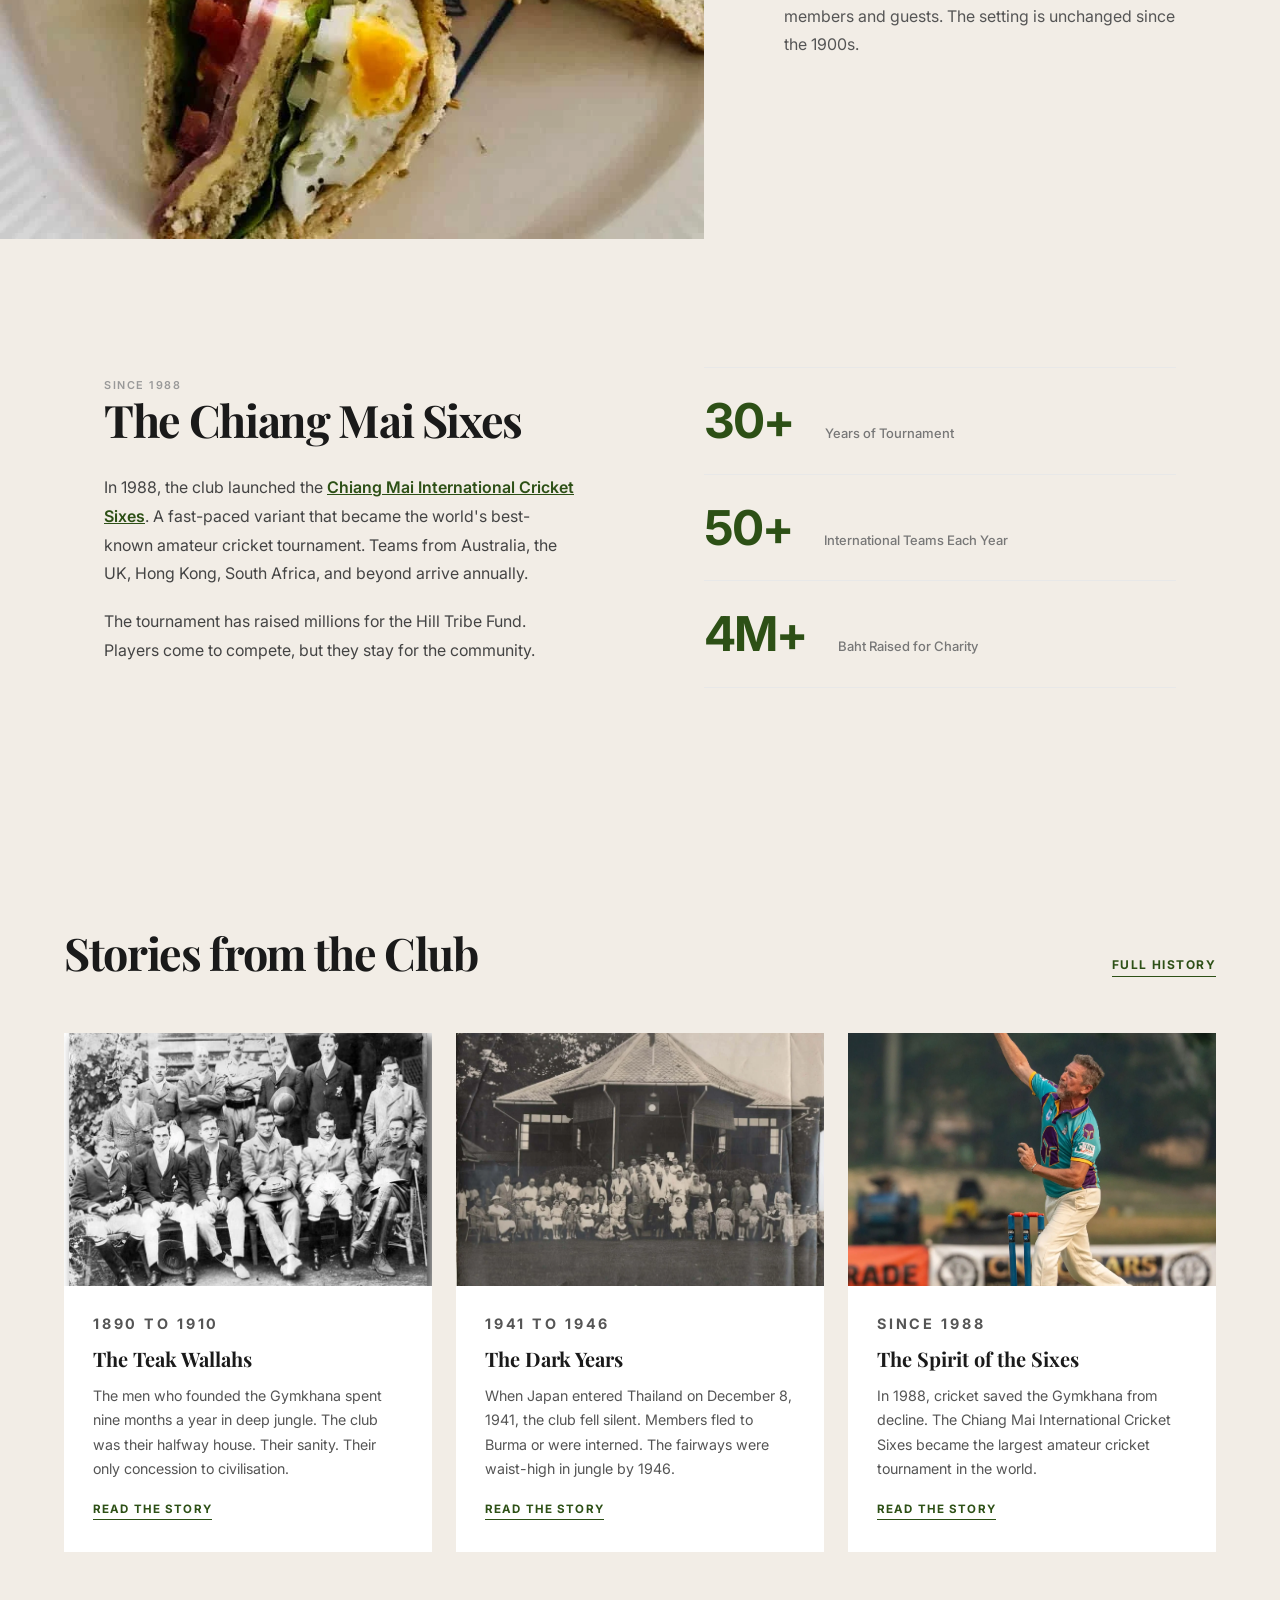
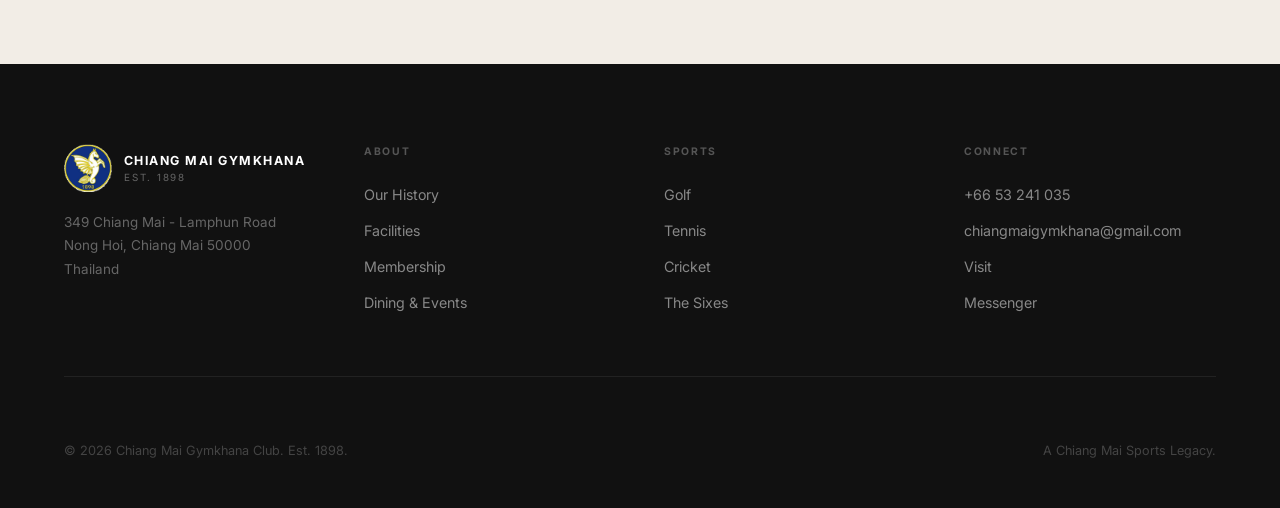
==== commit 9986bcd9: "Fix relative internal nav links to root-relative Prevents Googlebot from manufacturing compound-path" ====
--- a/index.html
+++ b/index.html
@@ -843,12 +843,12 @@
         </a>
         <nav id="main-nav">
             <a href="index.html">HOME</a>
-            <a href="pages/golf.html">GOLF</a>
-            <a href="pages/tennis.html">TENNIS</a>
-            <a href="pages/cricket.html">CRICKET</a>
-            <a href="pages/restaurant.html">DINING</a>
-            <a href="pages/about.html">ABOUT</a>
-            <a href="pages/history.html">HISTORY</a>
+            <a href="/pages/golf.html">GOLF</a>
+            <a href="/pages/tennis.html">TENNIS</a>
+            <a href="/pages/cricket.html">CRICKET</a>
+            <a href="/pages/restaurant.html">DINING</a>
+            <a href="/pages/about.html">ABOUT</a>
+            <a href="/pages/history.html">HISTORY</a>
             <a href="https://m.me/chiangmai.gymkhana" class="nav-cta" target="_blank">CONTACT</a>
         </nav>
         <div class="hamburger" id="hamburger" aria-label="Menu"><span></span><span></span><span></span></div>
@@ -869,7 +869,7 @@
 
     <!-- INTRO -->
     <div class="intro-statement reveal">
-        <p>On April 5, 1898, fourteen men gathered beneath an ancient rain tree. Teak traders, diplomats, adventurers. Their mission: build a sporting club for the expatriate community. <strong>What emerged was not just a club. It was an institution that would endure through colonial boom, global conflict, and cultural transformation.</strong> <a href="pages/history.html" style="color:#2d5016;font-weight:600;">Read the full story.</a></p>
+        <p>On April 5, 1898, fourteen men gathered beneath an ancient rain tree. Teak traders, diplomats, adventurers. Their mission: build a sporting club for the expatriate community. <strong>What emerged was not just a club. It was an institution that would endure through colonial boom, global conflict, and cultural transformation.</strong> <a href="/pages/history.html" style="color:#2d5016;font-weight:600;">Read the full story.</a></p>
     </div>
 
     <!-- WIDE IMAGE -->
@@ -921,7 +921,7 @@
     <section class="sports-row reveal">
         <div class="sports-row-header">
             <h2>Our Sports</h2>
-            <p>For 126 years, <a href="pages/golf.html">golf</a>, <a href="pages/tennis.html">tennis</a>, and <a href="pages/cricket.html">cricket</a> have been the heartbeat of the Gymkhana. The living expression of the club's founding mission: to encourage sport and build community.</p>
+            <p>For 126 years, <a href="/pages/golf.html">golf</a>, <a href="/pages/tennis.html">tennis</a>, and <a href="/pages/cricket.html">cricket</a> have been the heartbeat of the Gymkhana. The living expression of the club's founding mission: to encourage sport and build community.</p>
         </div>
         <div class="carousel-container">
             <div class="carousel-wrapper">
@@ -981,7 +981,7 @@
         <div class="dining-text">
             <span class="story-label">The Restaurant</span>
             <h2>Dining</h2>
-            <p>The club's restaurant has been the social heartbeat of Chiang Mai for over a century. The veranda overlooking the historic grounds remains the epicentre of <a href="pages/restaurant.html" style="color:#2d5016;font-weight:600;">dining, events, and community gatherings</a>.</p>
+            <p>The club's restaurant has been the social heartbeat of Chiang Mai for over a century. The veranda overlooking the historic grounds remains the epicentre of <a href="/pages/restaurant.html" style="color:#2d5016;font-weight:600;">dining, events, and community gatherings</a>.</p>
             <p>Thai classics and international favourites, served where Somerset Maugham once raised a glass. Open to members and guests. The setting is unchanged since the 1900s.</p>
         </div>
     </section>
@@ -992,7 +992,7 @@
         <div class="sixes-text">
             <span class="story-label">Since 1988</span>
             <h2>The Chiang Mai Sixes</h2>
-            <p>In 1988, the club launched the <a href="pages/cricket.html" style="color:#2d5016;font-weight:600;">Chiang Mai International Cricket Sixes</a>. A fast-paced variant that became the world's best-known amateur cricket tournament. Teams from Australia, the UK, Hong Kong, South Africa, and beyond arrive annually.</p>
+            <p>In 1988, the club launched the <a href="/pages/cricket.html" style="color:#2d5016;font-weight:600;">Chiang Mai International Cricket Sixes</a>. A fast-paced variant that became the world's best-known amateur cricket tournament. Teams from Australia, the UK, Hong Kong, South Africa, and beyond arrive annually.</p>
             <p>The tournament has raised millions for the Hill Tribe Fund. Players come to compete, but they stay for the community.</p>
         </div>
         <div class="sixes-stats">
@@ -1016,10 +1016,10 @@
         <div class="history-stories-inner">
             <div class="history-stories-header">
                 <h2>Stories from the Club</h2>
-                <a href="pages/history.html">Full history</a>
+                <a href="/pages/history.html">Full history</a>
             </div>
             <div class="history-cards">
-                <a href="pages/history.html#teak-wallahs" class="history-card">
+                <a href="/pages/history.html#teak-wallahs" class="history-card">
                     <img src="images/chiang-mai-gymkhana-chiangmaigymkhana-group-photo-of-teak-foresters-in-front-of-Chiang-Mai-Gymkhana-club-in-1901.webp" alt="Teak foresters at Chiang Mai Gymkhana Club, 1901" class="history-card-img" width="380" height="253" loading="lazy">
                     <div class="history-card-body">
                         <p class="history-card-label">1890 to 1910</p>
@@ -1028,7 +1028,7 @@
                         <span class="history-card-link">Read the story</span>
                     </div>
                 </a>
-                <a href="pages/history.html#dark-years" class="history-card">
+                <a href="/pages/history.html#dark-years" class="history-card">
                     <img src="images/chiang-mai-gymkhana-chiangmaigymkhana-Old-Gymkhana-Clubhouse-January-1-1938---credit-Oliver-Backhouse-and-Frans-Betgem.webp" alt="Old Gymkhana Clubhouse 1938" class="history-card-img" width="380" height="253" loading="lazy">
                     <div class="history-card-body">
                         <p class="history-card-label">1941 to 1946</p>
@@ -1037,7 +1037,7 @@
                         <span class="history-card-link">Read the story</span>
                     </div>
                 </a>
-                <a href="pages/history.html#sixes" class="history-card">
+                <a href="/pages/history.html#sixes" class="history-card">
                     <img src="images/chiang-mai-gymkhana-chiangmaigymkhana-2026-sixes-cricket-players.webp" alt="Chiang Mai Cricket Sixes players 2026" class="history-card-img" width="380" height="253" loading="lazy">
                     <div class="history-card-body">
                         <p class="history-card-label">Since 1988</p>
@@ -1065,23 +1065,23 @@
             </div>
             <div class="footer-column">
                 <h4>About</h4>
-                <a href="pages/about.html">Our History</a>
-                <a href="pages/about.html">Facilities</a>
-                <a href="pages/about.html">Membership</a>
-                <a href="pages/restaurant.html">Dining & Events</a>
+                <a href="/pages/about.html">Our History</a>
+                <a href="/pages/about.html">Facilities</a>
+                <a href="/pages/about.html">Membership</a>
+                <a href="/pages/restaurant.html">Dining & Events</a>
             </div>
             <div class="footer-column">
                 <h4>Sports</h4>
-                <a href="pages/golf.html">Golf</a>
-                <a href="pages/tennis.html">Tennis</a>
-                <a href="pages/cricket.html">Cricket</a>
-                <a href="pages/cricket.html">The Sixes</a>
+                <a href="/pages/golf.html">Golf</a>
+                <a href="/pages/tennis.html">Tennis</a>
+                <a href="/pages/cricket.html">Cricket</a>
+                <a href="/pages/cricket.html">The Sixes</a>
             </div>
             <div class="footer-column">
                 <h4>Connect</h4>
                 <a href="tel:+66532410">+66 53 241 035</a>
                 <a href="mailto:chiangmaigymkhana@gmail.com">chiangmaigymkhana@gmail.com</a>
-                <a href="pages/about.html">Visit</a>
+                <a href="/pages/about.html">Visit</a>
                 <a href="https://m.me/chiangmai.gymkhana" target="_blank">Messenger</a>
             </div>
         </div>
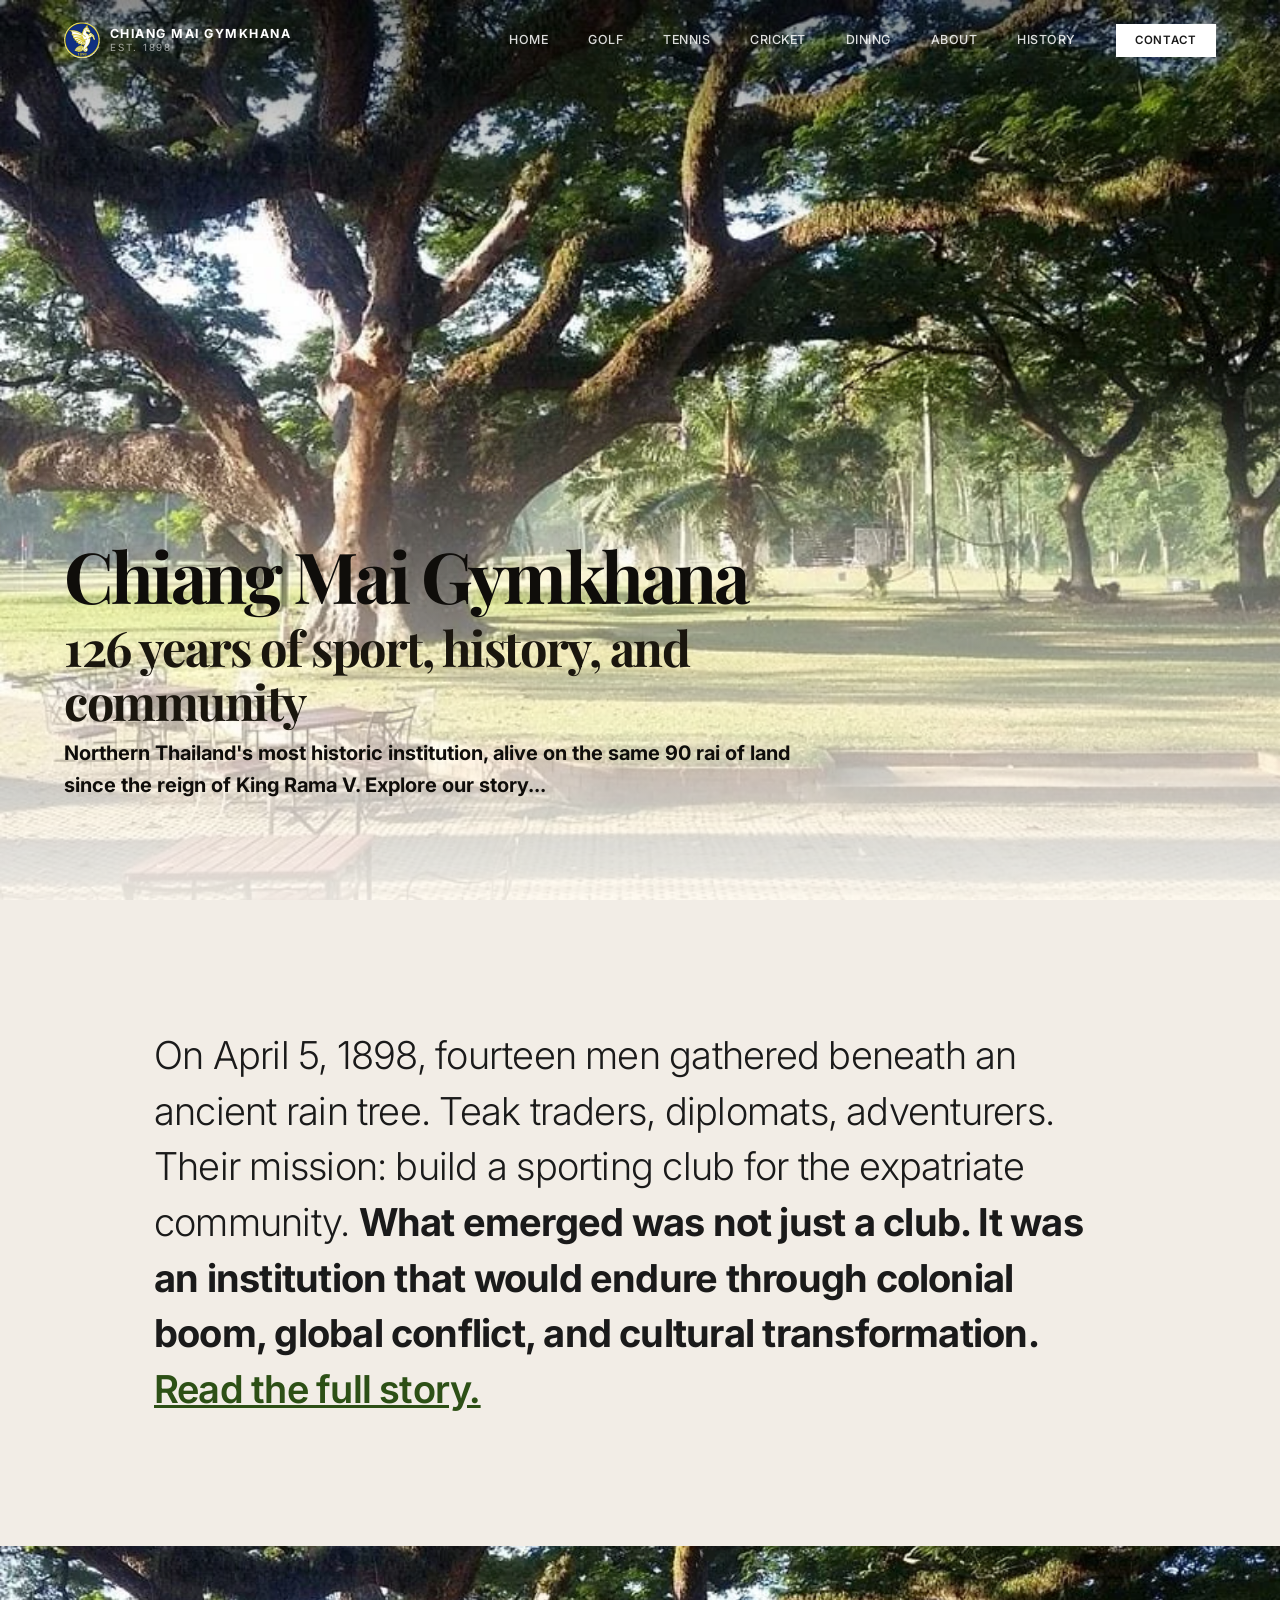
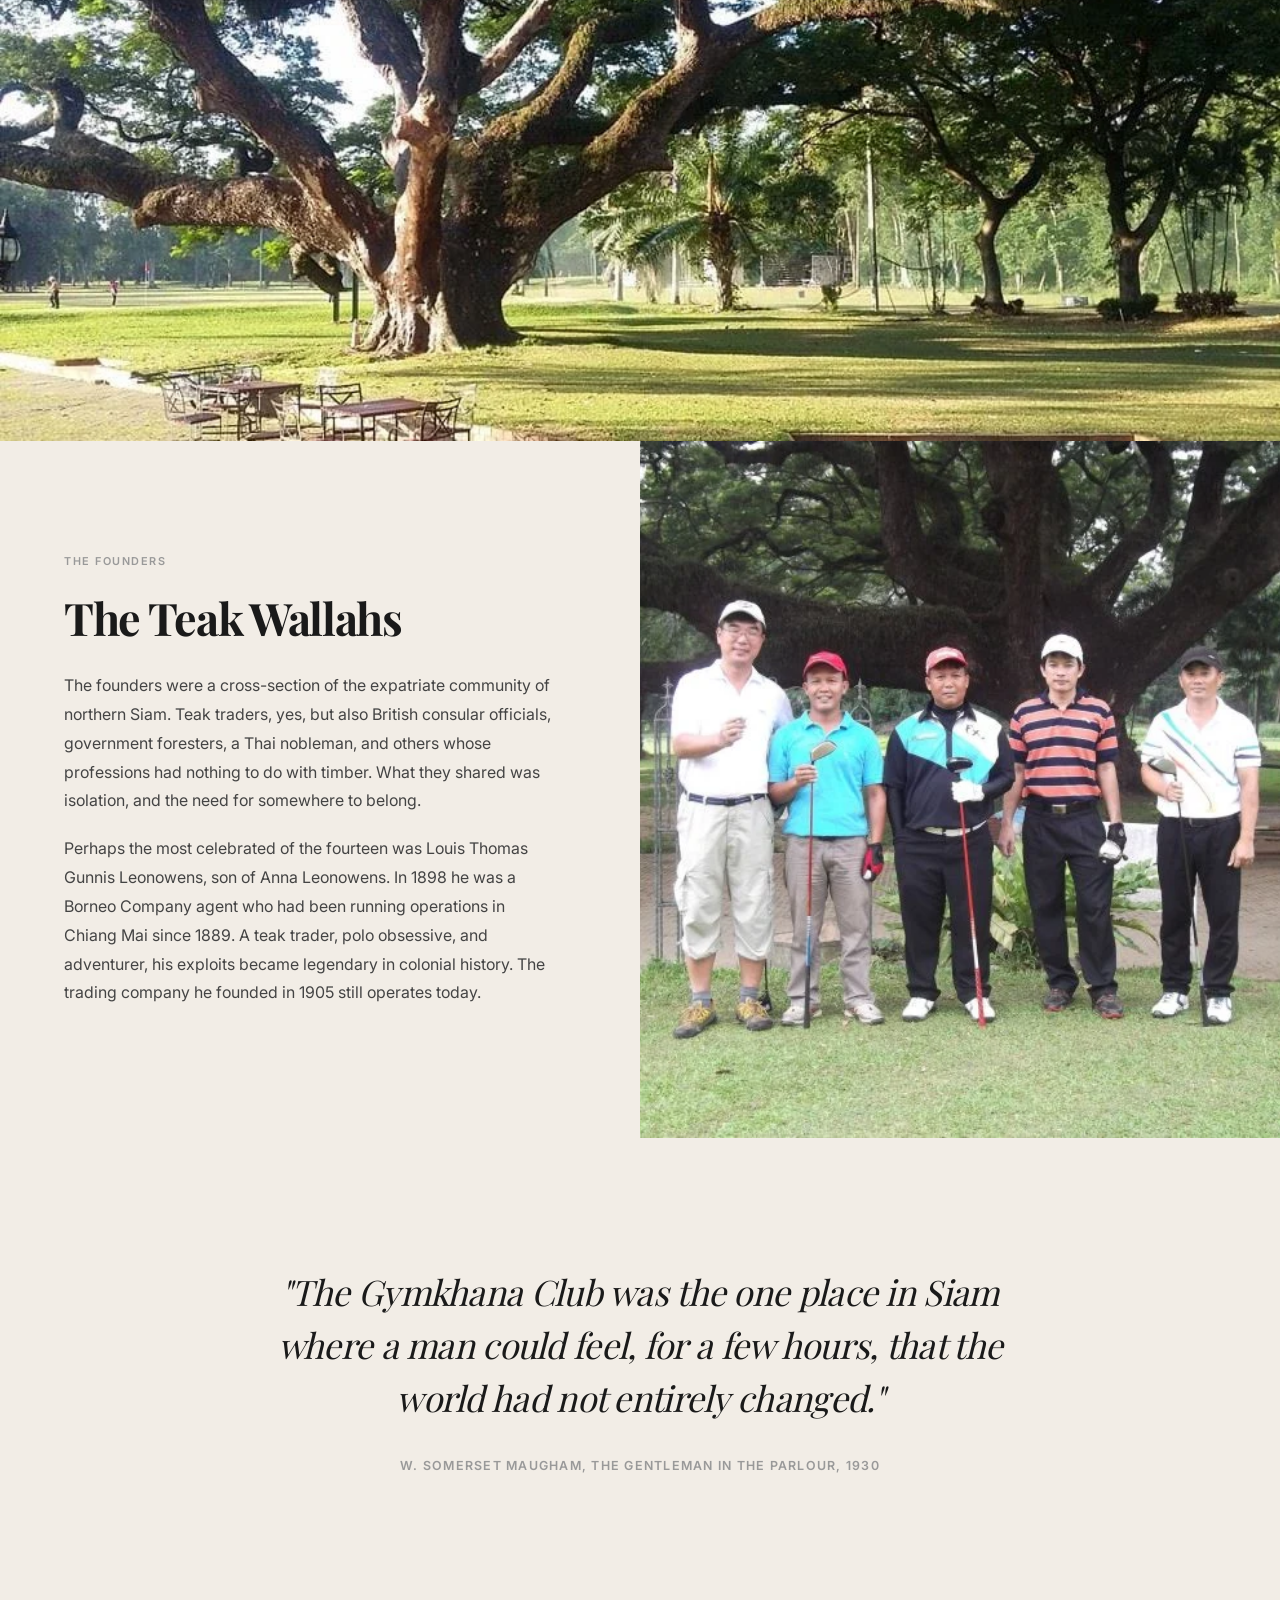
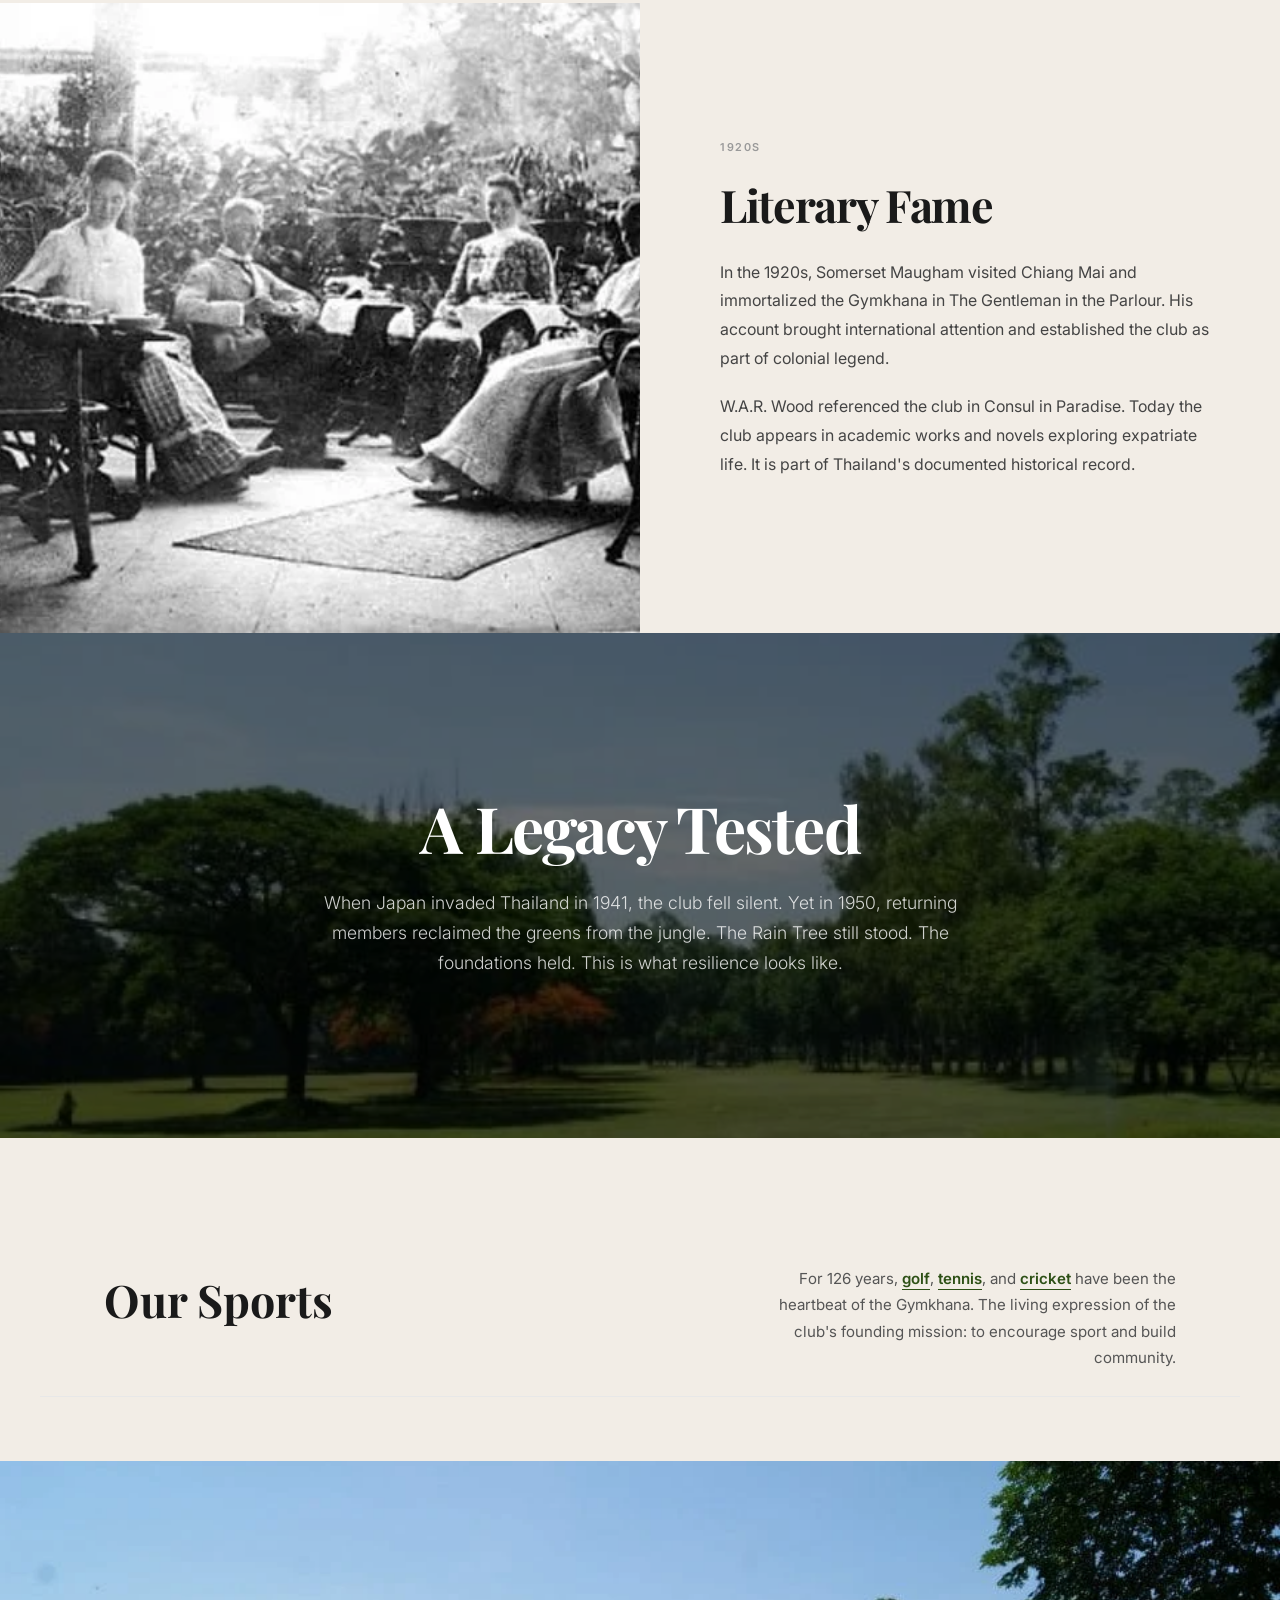
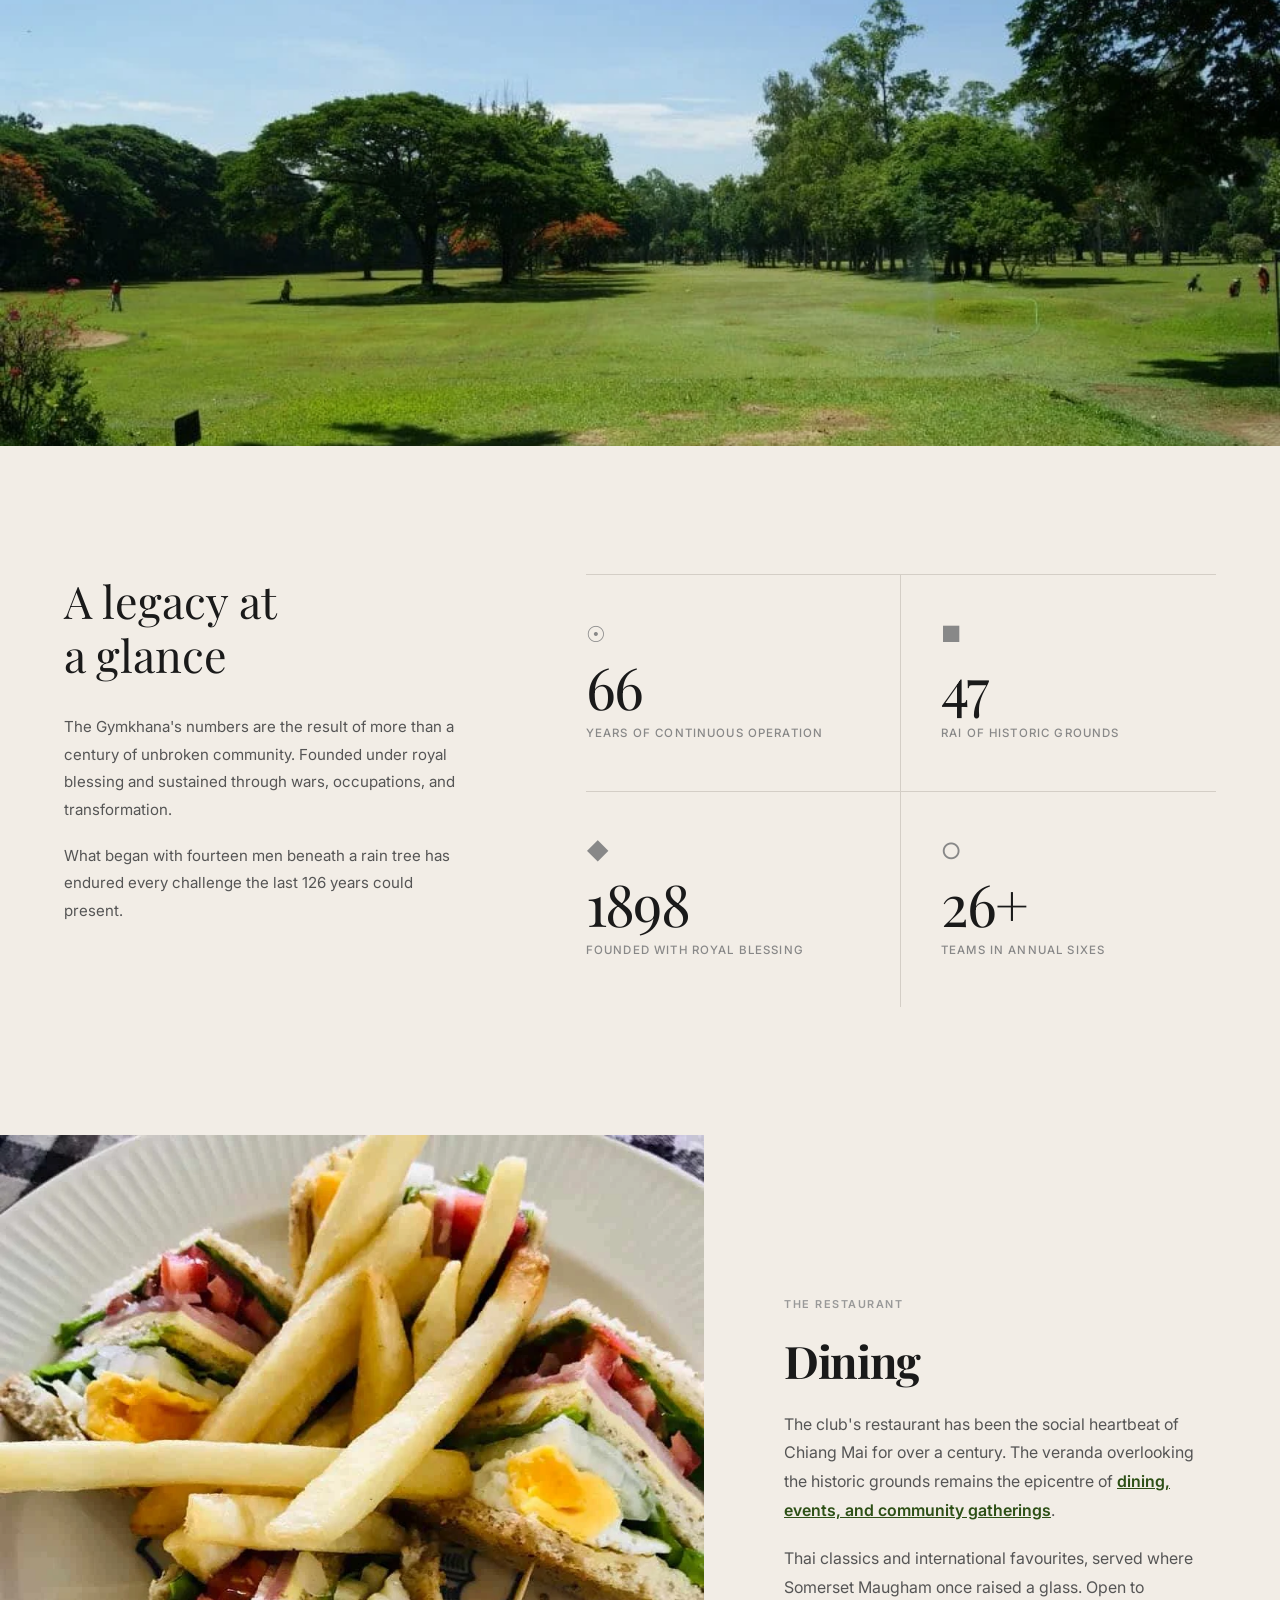
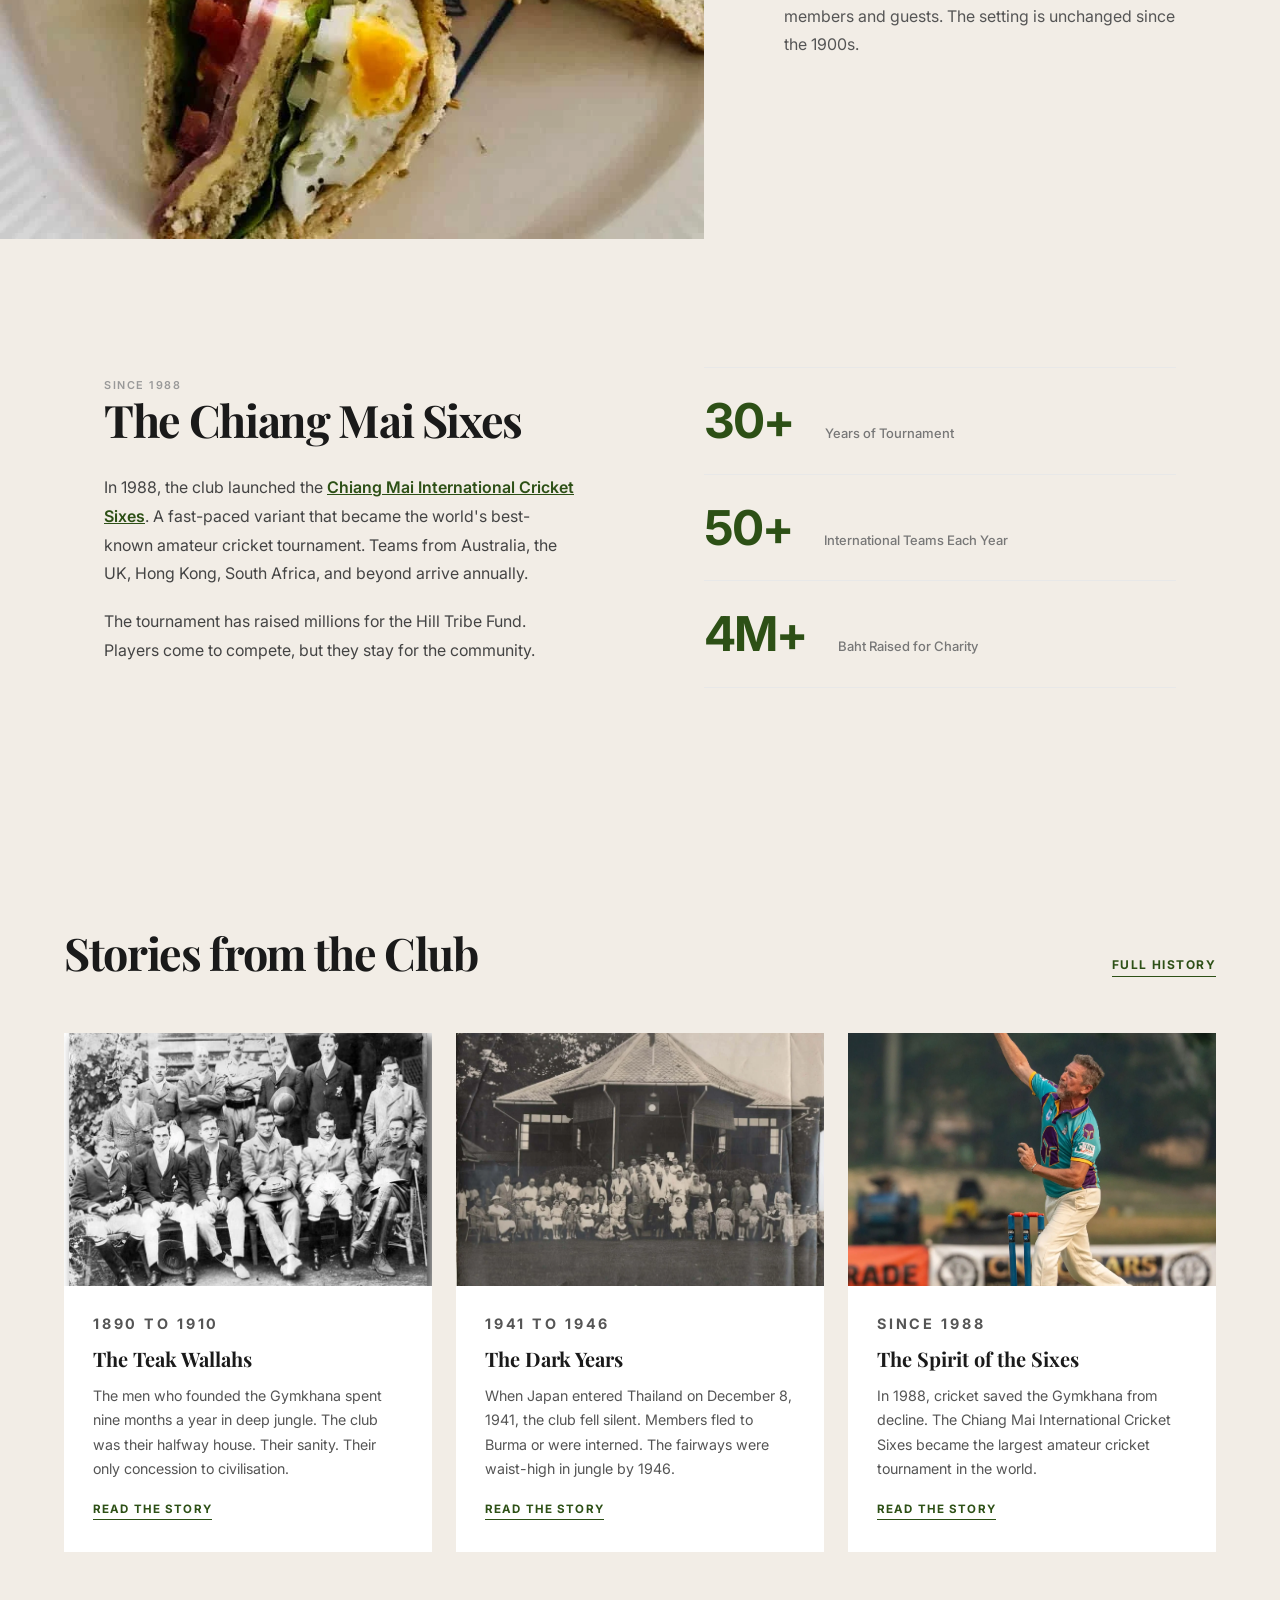
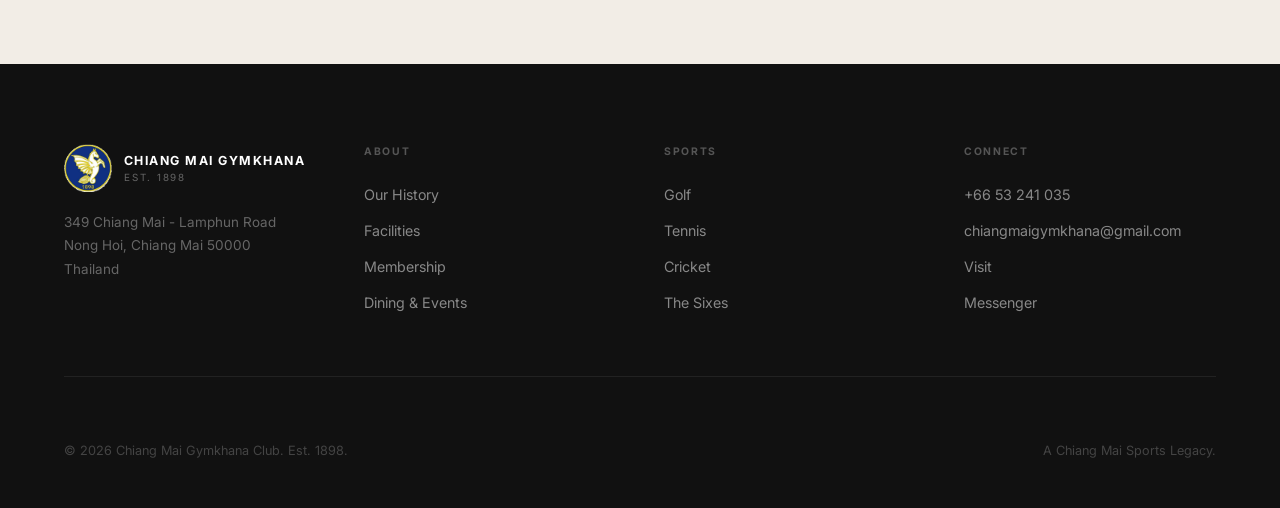
==== commit 22392252: "Normalize Cloudflare Web Analytics beacon format across all pages" ====
--- a/index.html
+++ b/index.html
@@ -1158,8 +1158,8 @@
     }
 
     </script>
-<!-- Cloudflare Web Analytics -->
-<script defer src='https://static.cloudflareinsights.com/beacon.min.js' data-cf-beacon='{"token": "751a2fb6e7e645e3aa7267cfcfa8bed6"}'></script>
-<!-- End Cloudflare Web Analytics -->
+    <!-- Cloudflare Web Analytics -->
+    <script type='module' src='https://static.cloudflareinsights.com/beacon.min.js' data-cf-beacon='{"token": "751a2fb6e7e645e3aa7267cfcfa8bed6"}'></script>
+    <!-- End Cloudflare Web Analytics -->
 </body>
 </html>
